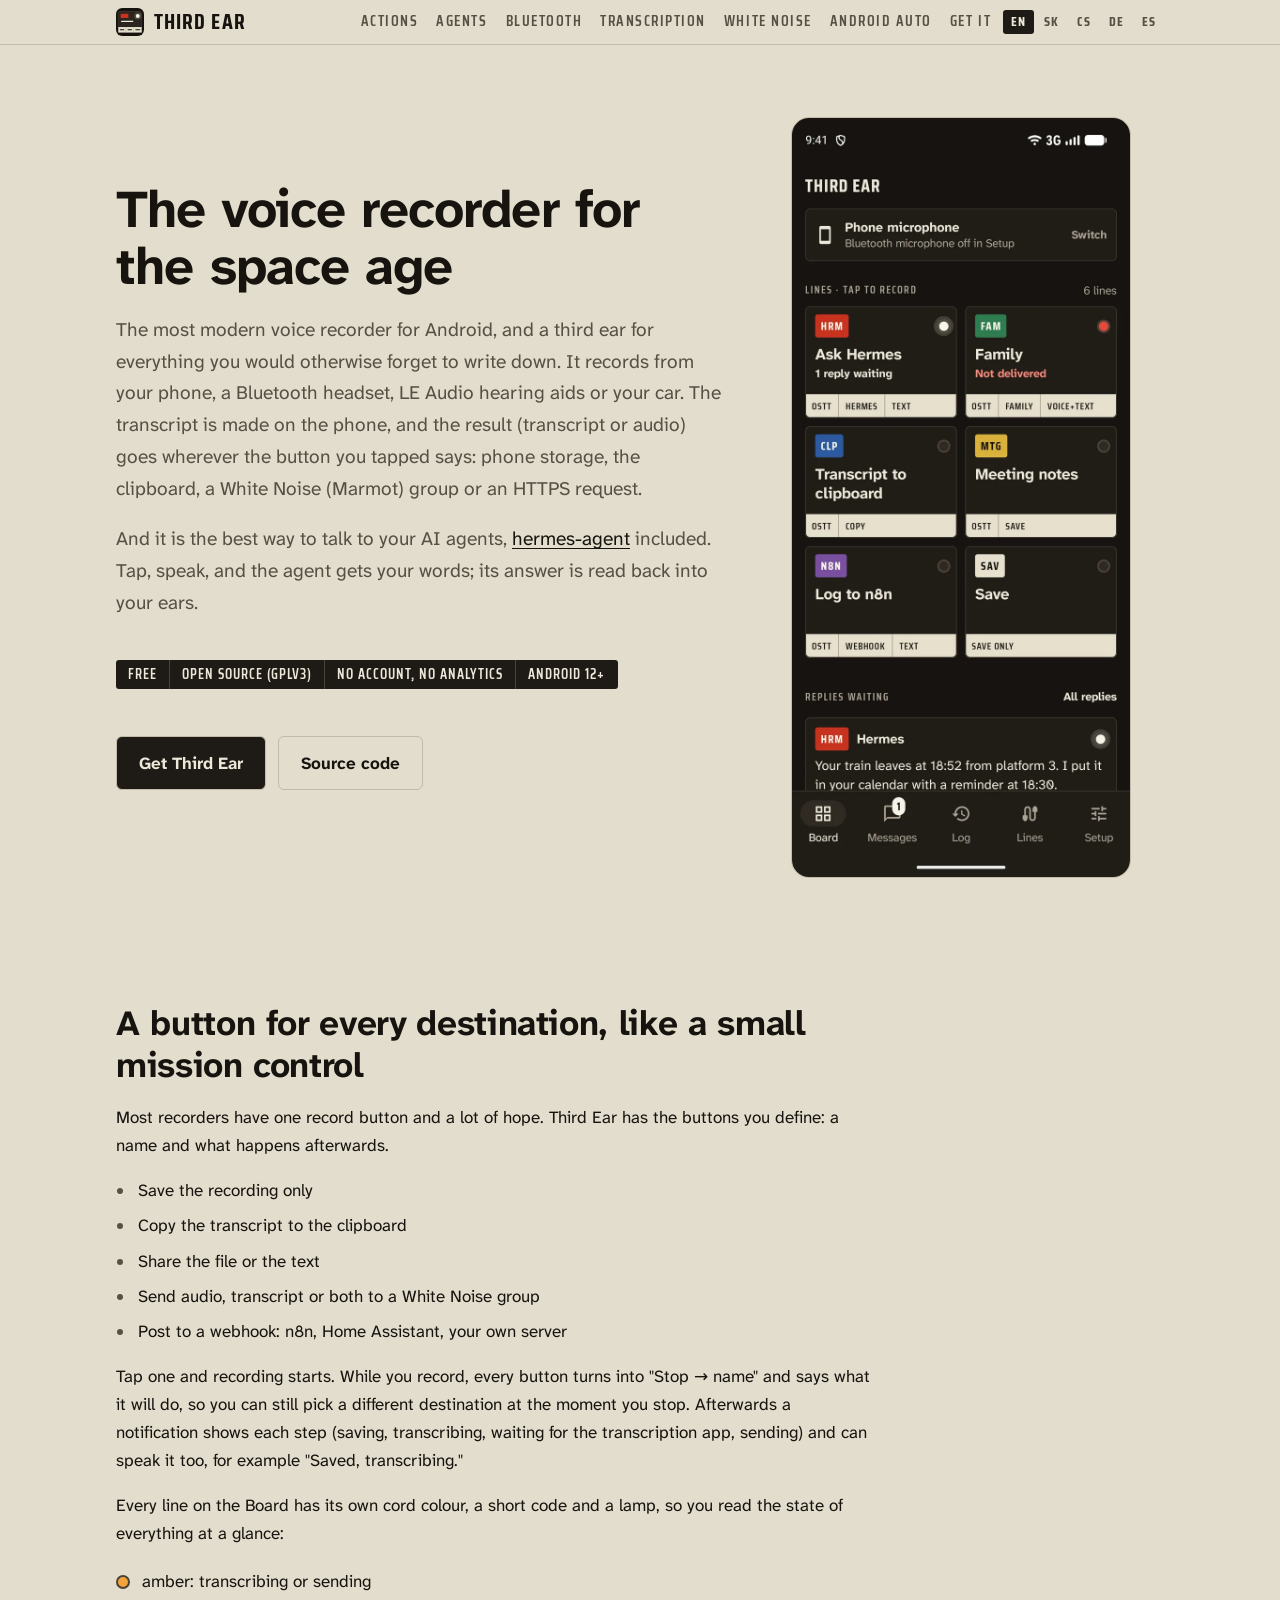
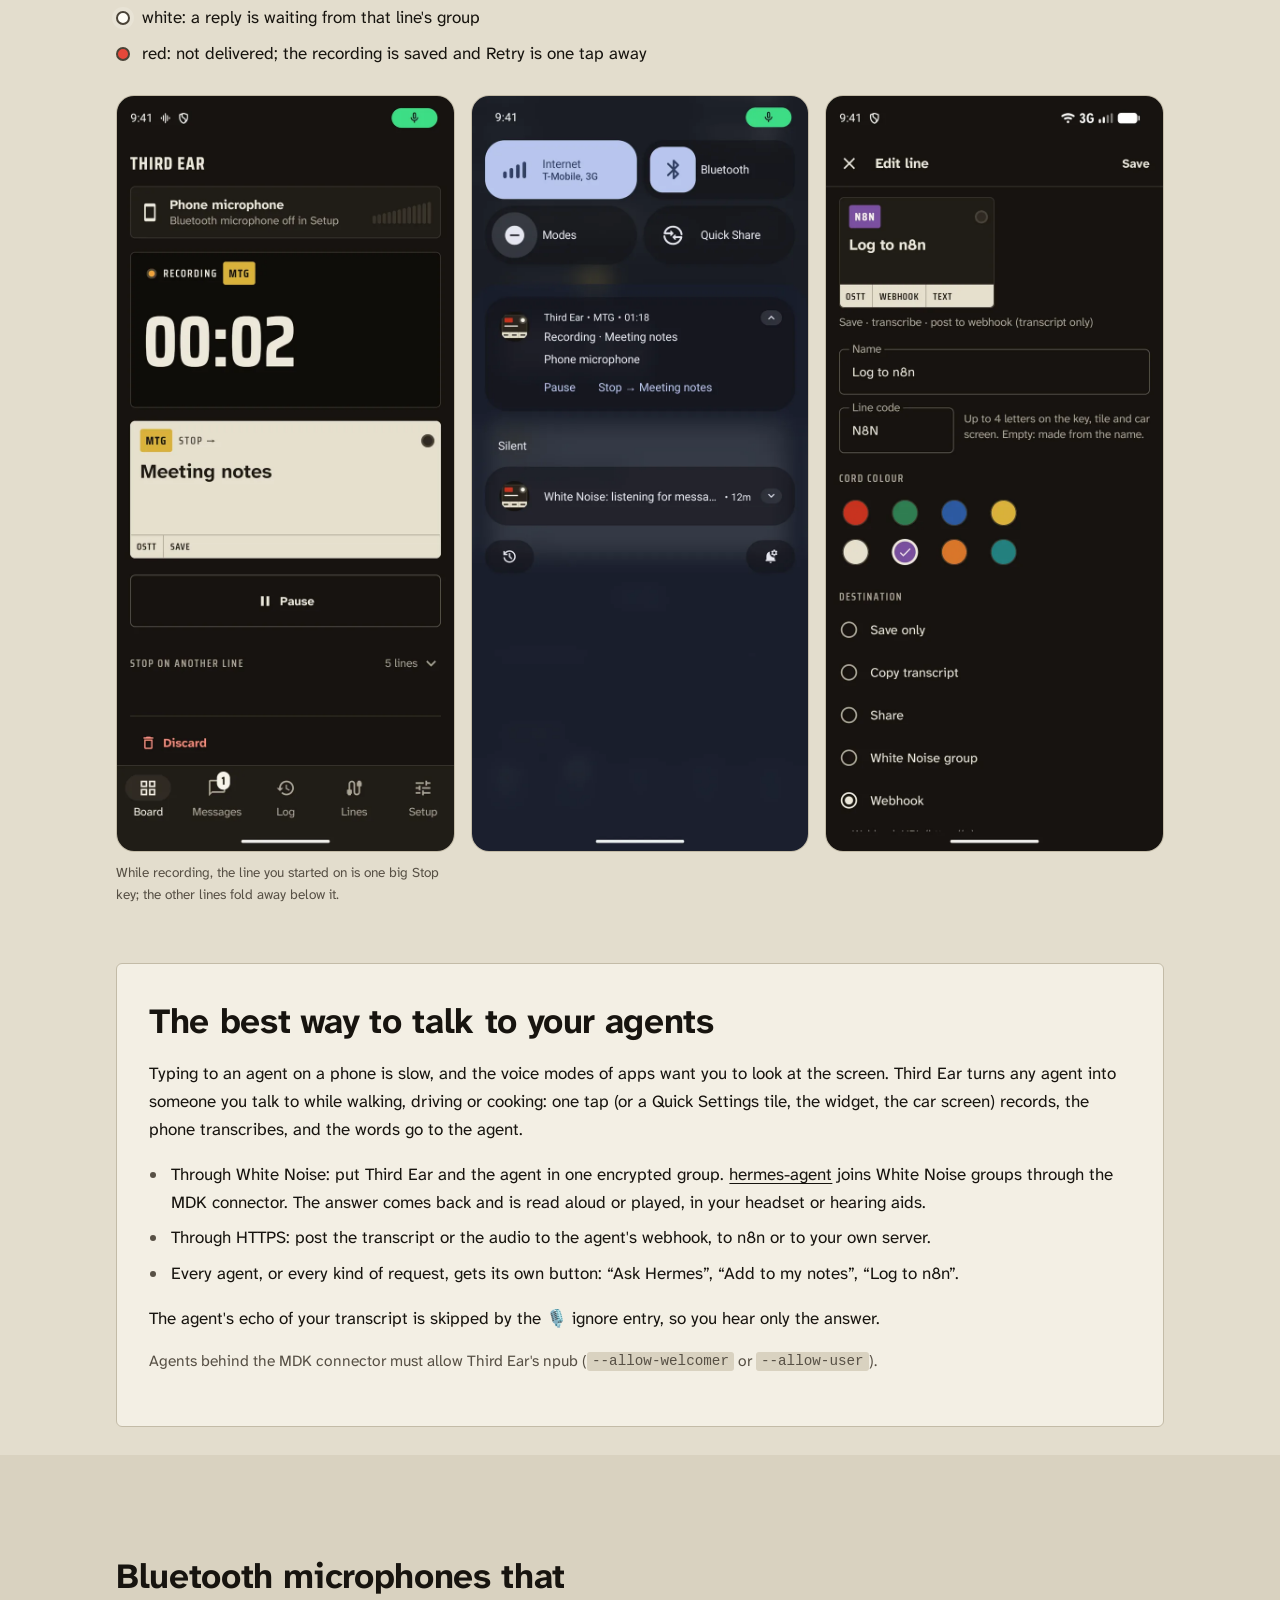
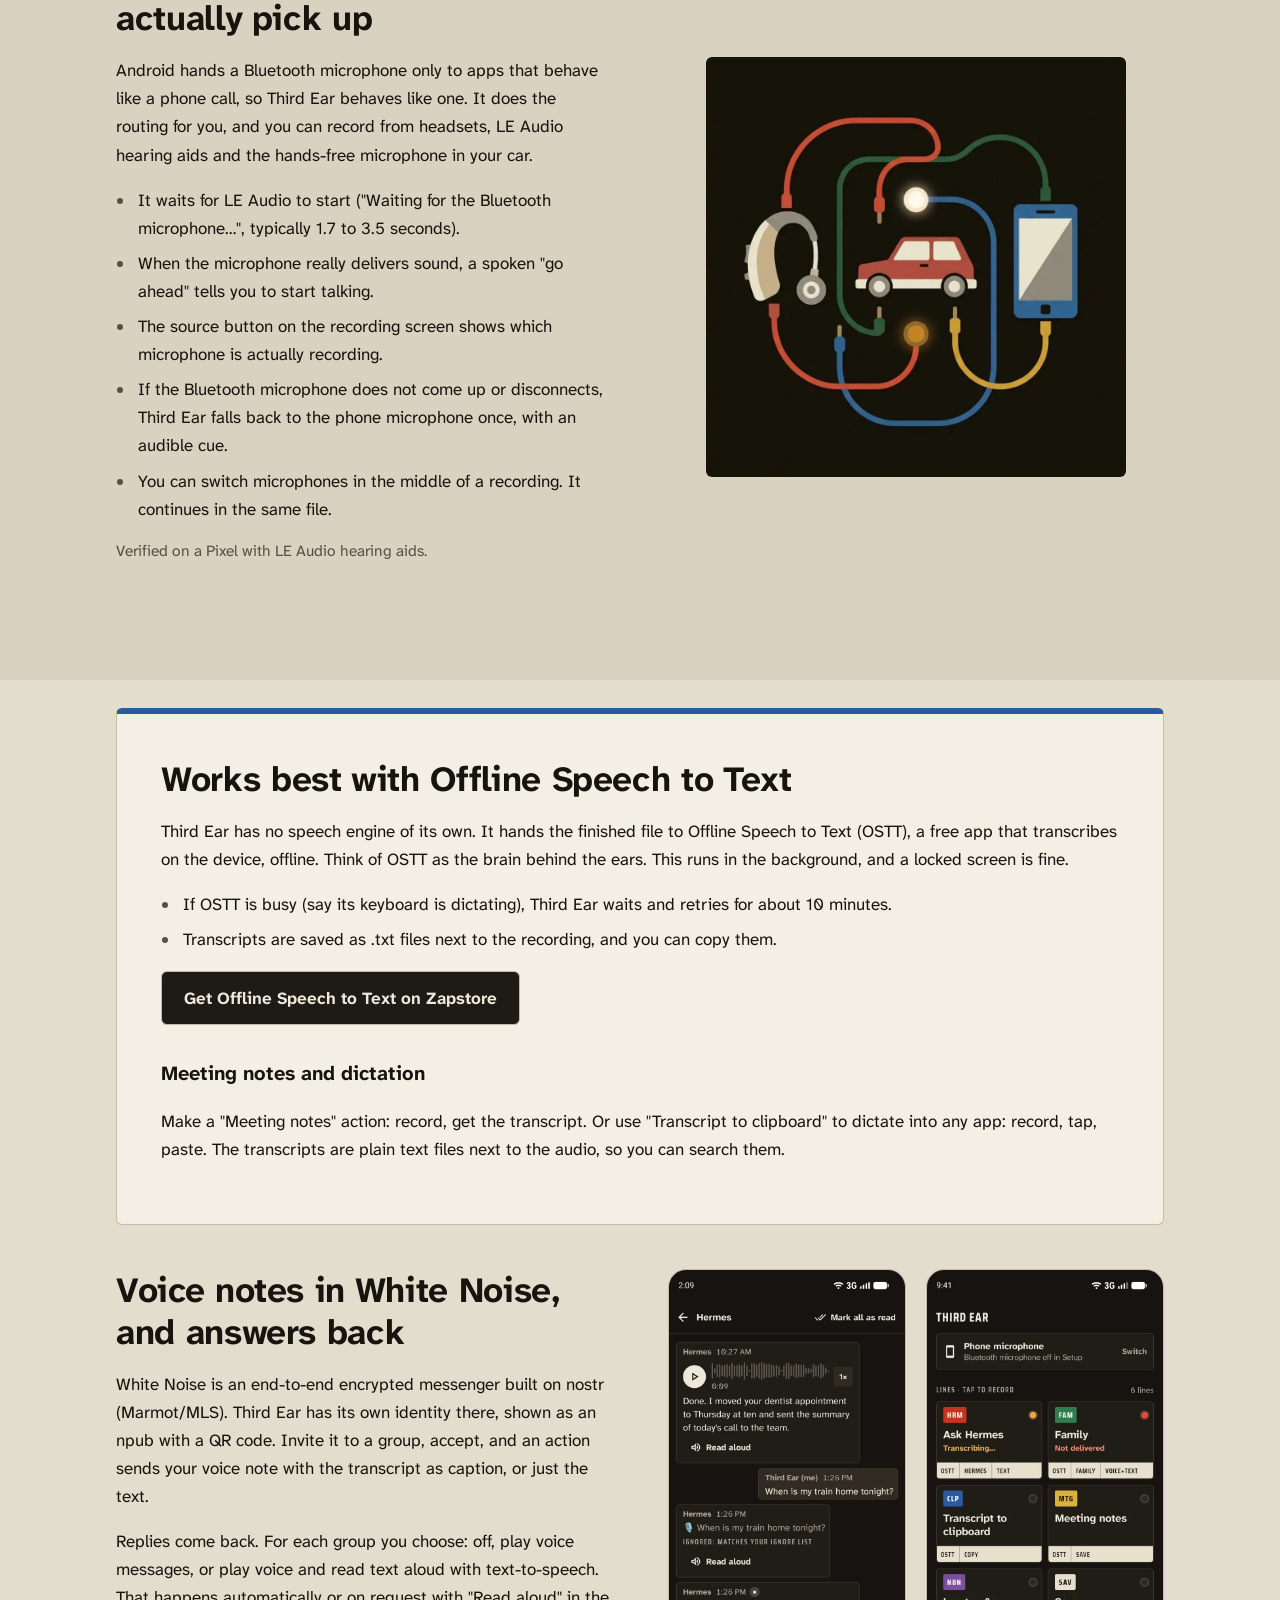
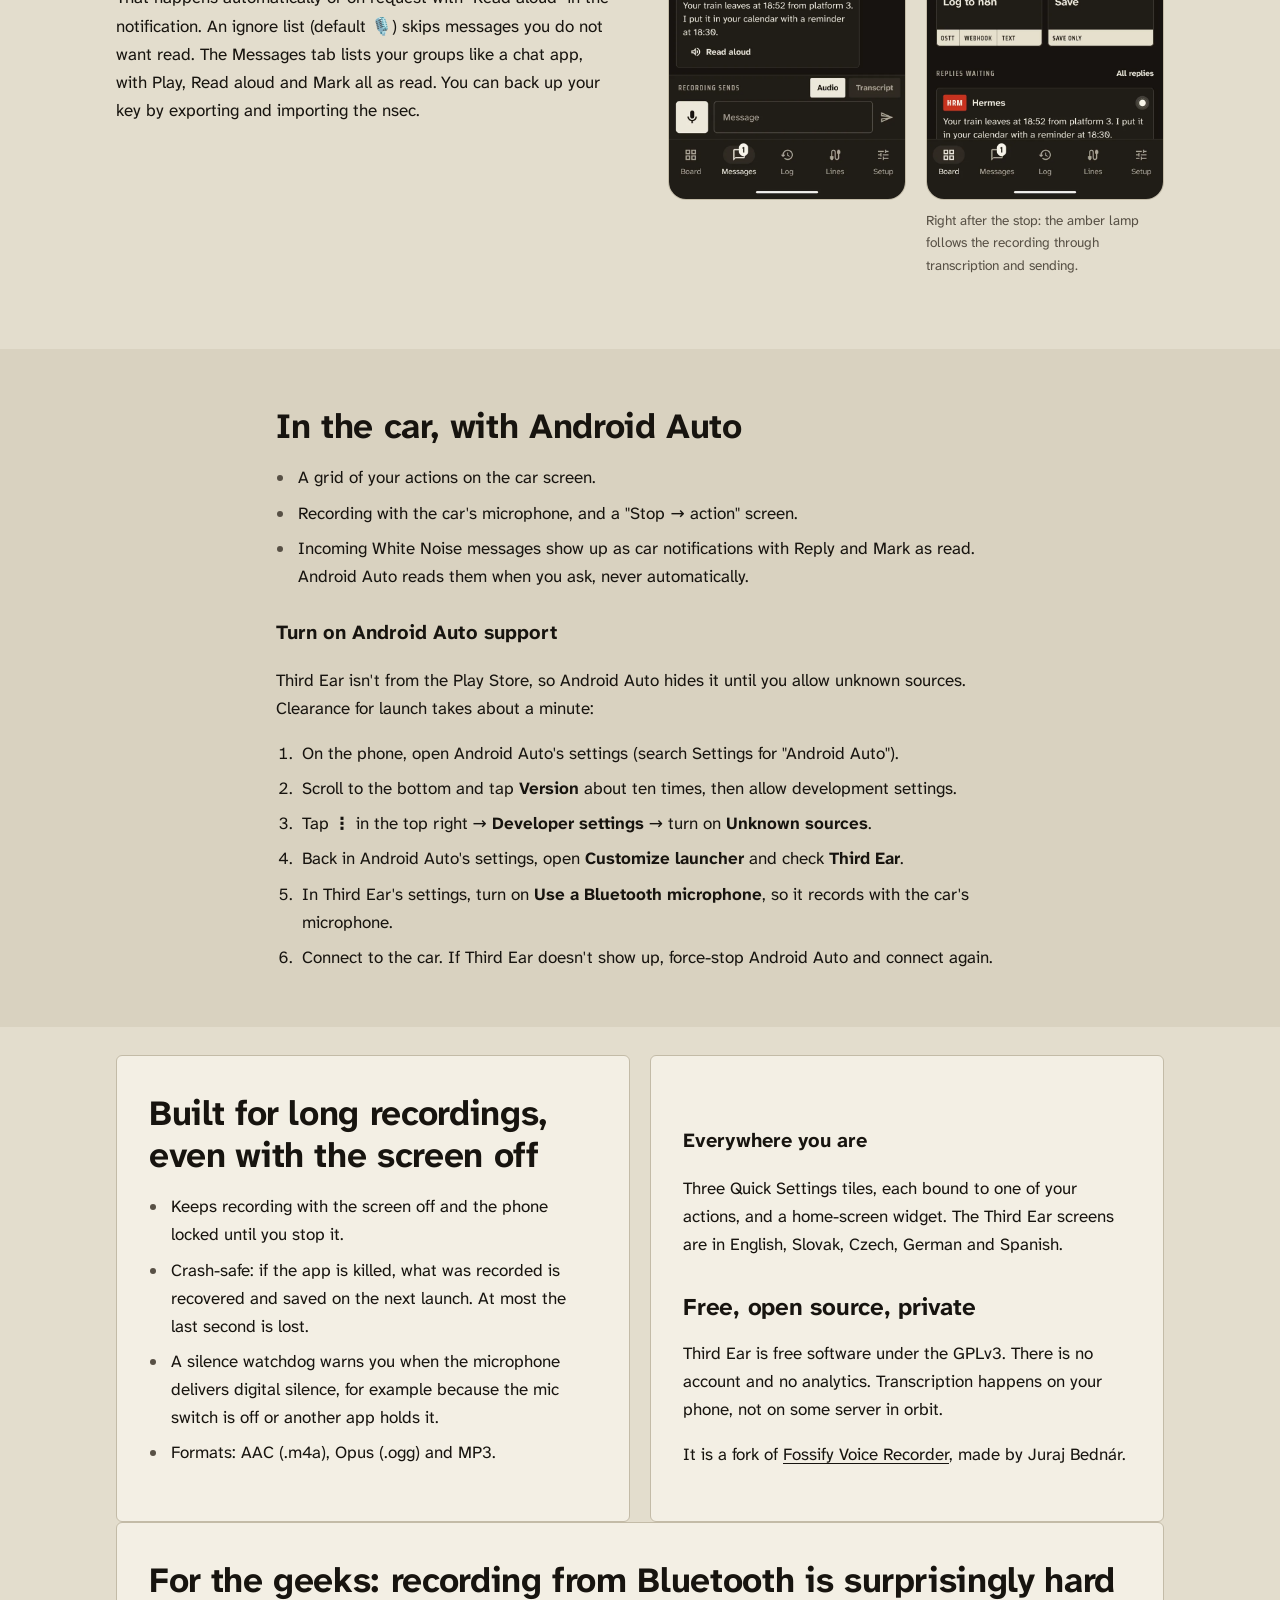
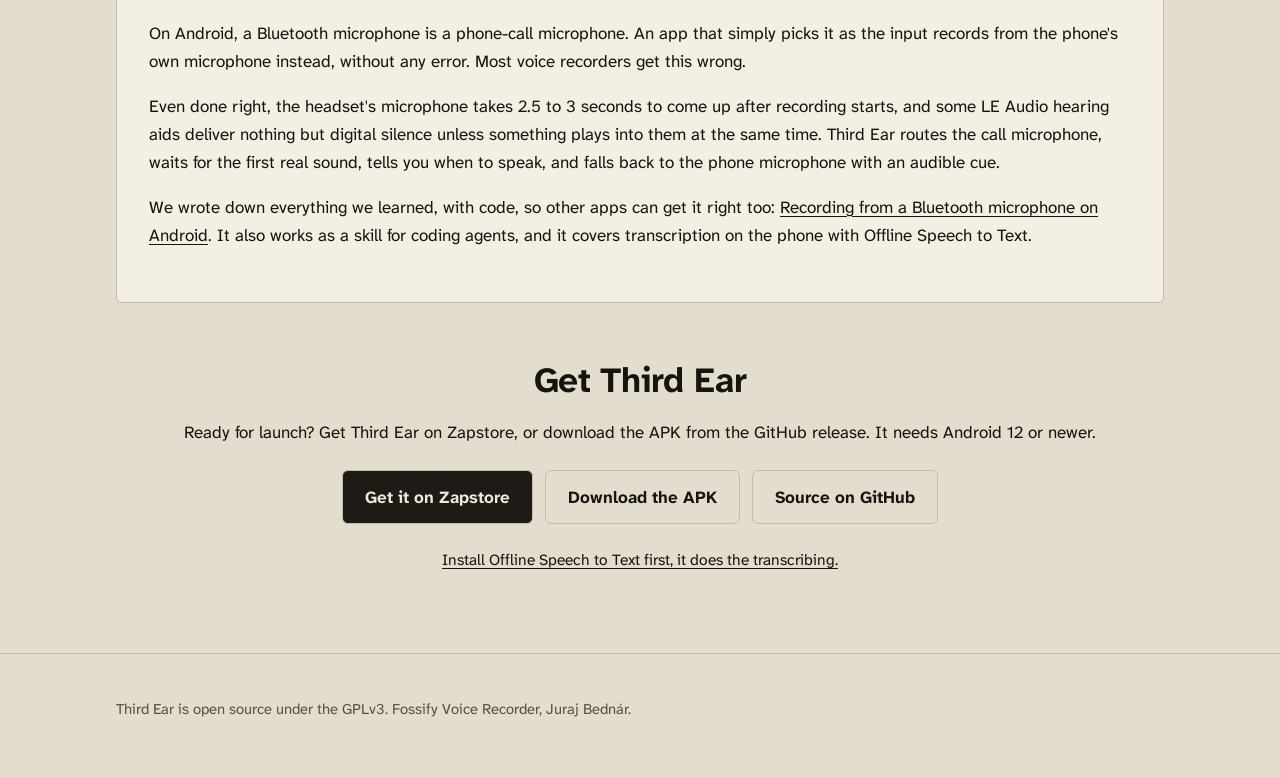
==== index.html @ 58842bd3 "Website: screenshots from 0.1.3, the Messages conversation instead of Log replies Board, recording (" ====
<!doctype html>
<html lang="en">
<head>
<meta charset="utf-8">
<meta name="viewport" content="width=device-width, initial-scale=1">
<title>Third Ear: the voice recorder for the space age</title>
<meta name="description" content="The most modern voice recorder for Android. Free and open source. Records from the phone, Bluetooth headsets, LE Audio hearing aids and the car, transcribes on the device, works with White Noise and Android Auto.">
<meta name="theme-color" content="#16130f">
<meta property="og:title" content="Third Ear: the voice recorder for the space age">
<meta property="og:description" content="The most modern voice recorder for Android. Free and open source. Records from the phone, Bluetooth headsets, LE Audio hearing aids and the car, transcribes on the device, works with White Noise and Android Auto.">
<meta property="og:type" content="website">
<meta property="og:image" content="img/recorder.png">
<link rel="alternate" hreflang="en" href="./">
<link rel="alternate" hreflang="sk" href="sk/">
<link rel="alternate" hreflang="cs" href="cs/">
<link rel="alternate" hreflang="de" href="de/">
<link rel="alternate" hreflang="es" href="es/">
<link rel="alternate" hreflang="x-default" href="./">
<link rel="icon" href="data:image/svg+xml,%3Csvg xmlns="http://www.w3.org/2000/svg" viewBox="18 18 72 72"%3E %3Crect x="18" y="18" width="72" height="72" rx="16" fill="#16130F"/%3E %3Cpath fill="#2A251F" stroke="#4A4337" stroke-width="1.5" d="M28,27 h52 a4,4 0 0 1 4,4 v50 h-60 v-50 a4,4 0 0 1 4,-4 z"/%3E %3Crect x="30" y="33" width="20" height="11" rx="1.5" fill="#C8321E"/%3E %3Ccircle cx="74" cy="38.5" r="9" fill="#F7F4EA" fill-opacity="0.2"/%3E %3Ccircle cx="74" cy="38.5" r="6.5" fill="#4A4337"/%3E %3Ccircle cx="74" cy="38.5" r="5" fill="#F7F4EA"/%3E %3Crect x="31" y="51" width="31.5" height="3" rx="1.5" fill="#EDE8DA"/%3E %3Crect x="24" y="67" width="60" height="14" fill="#E6E0CE"/%3E %3Cpath fill="#B4AD9B" d="M43,67 h1 v14 h-1 z M63,67 h1 v14 h-1 z"/%3E %3Cpath fill="#1E1A14" d="M28,72.5 h11 v3 h-11 z M48,72.5 h11 v3 h-11 z M68,72.5 h12 v3 h-12 z"/%3E %3C/svg%3E">
<link rel="preconnect" href="https://fonts.googleapis.com">
<link rel="preconnect" href="https://fonts.gstatic.com" crossorigin>
<link rel="stylesheet" href="https://fonts.googleapis.com/css2?family=Atkinson+Hyperlegible+Next:wght@400;700&family=Saira+Condensed:wght@600;700&display=swap">
<link rel="stylesheet" href="css/style.css">
</head>
<body>
<a class="skip" href="#main">Skip to content</a>
<header class="top">
 <div class="wrap bar">
  <a class="brand" href="./"><svg xmlns="http://www.w3.org/2000/svg" viewBox="18 18 72 72" width="28" height="28" aria-hidden="true"> <rect x="18" y="18" width="72" height="72" rx="16" fill="#16130F"/> <path fill="#2A251F" stroke="#4A4337" stroke-width="1.5" d="M28,27 h52 a4,4 0 0 1 4,4 v50 h-60 v-50 a4,4 0 0 1 4,-4 z"/> <rect x="30" y="33" width="20" height="11" rx="1.5" fill="#C8321E"/> <circle cx="74" cy="38.5" r="9" fill="#F7F4EA" fill-opacity="0.2"/> <circle cx="74" cy="38.5" r="6.5" fill="#4A4337"/> <circle cx="74" cy="38.5" r="5" fill="#F7F4EA"/> <rect x="31" y="51" width="31.5" height="3" rx="1.5" fill="#EDE8DA"/> <rect x="24" y="67" width="60" height="14" fill="#E6E0CE"/> <path fill="#B4AD9B" d="M43,67 h1 v14 h-1 z M63,67 h1 v14 h-1 z"/> <path fill="#1E1A14" d="M28,72.5 h11 v3 h-11 z M48,72.5 h11 v3 h-11 z M68,72.5 h12 v3 h-12 z"/> </svg>Third Ear</a>
  <nav class="links" aria-label="Sections"><a href="#actions">Actions</a><a href="#agents">Agents</a><a href="#bluetooth">Bluetooth</a><a href="#ostt">Transcription</a><a href="#whitenoise">White Noise</a><a href="#car">Android Auto</a><a href="#get">Get it</a></nav>
  <nav class="lang" aria-label="Language"><a href="./" hreflang="en" lang="en" aria-current="page">EN</a><a href="sk/" hreflang="sk" lang="sk">SK</a><a href="cs/" hreflang="cs" lang="cs">CS</a><a href="de/" hreflang="de" lang="de">DE</a><a href="es/" hreflang="es" lang="es">ES</a></nav>
 </div>
</header>
<main id="main">
<section class="hero wrap">
 <div class="hero-text">
  <h1>The voice recorder for the space age</h1>
  <p class="lead">The most modern voice recorder for Android, and a third ear for everything you would otherwise forget to write down. It records from your phone, a Bluetooth headset, LE Audio hearing aids or your car. The transcript is made on the phone, and the result (transcript or audio) goes wherever the button you tapped says: phone storage, the clipboard, a White Noise (Marmot) group or an HTTPS request.</p>
  <p class="lead">And it is the best way to talk to your AI agents, <a href="https://github.com/NousResearch/hermes-agent">hermes-agent</a> included. Tap, speak, and the agent gets your words; its answer is read back into your ears.</p>
  <ul class="badges"><li>Free</li><li>Open source (GPLv3)</li><li>No account, no analytics</li><li>Android 12+</li></ul>
  <p class="cta"><a class="btn primary" href="#get">Get Third Ear</a> <a class="btn" href="https://github.com/jooray/third-ear">Source code</a></p>
 </div>
 <div class="hero-shot"><img class="shot hero-img" src="img/recorder.webp" width="720" height="1616" alt="Third Ear Board: six lines (Ask Hermes, Family, Transcript to clipboard, Meeting notes, Log to n8n, Save), each with a coloured code, a lamp and a printed strip saying what it does" loading="lazy" decoding="async"></div>
</section>

<section id="actions" class="wrap stack">
 <div class="copy">
  <h2>A button for every destination, like a small mission control</h2>
  <p>Most recorders have one record button and a lot of hope. Third Ear has the buttons you define: a name and what happens afterwards.</p>
  <ul class="list"><li>Save the recording only</li><li>Copy the transcript to the clipboard</li><li>Share the file or the text</li><li>Send audio, transcript or both to a White Noise group</li><li>Post to a webhook: n8n, Home Assistant, your own server</li></ul>
  <p>Tap one and recording starts. While you record, every button turns into "Stop → name" and says what it will do, so you can still pick a different destination at the moment you stop. Afterwards a notification shows each step (saving, transcribing, waiting for the transcription app, sending) and can speak it too, for example "Saved, transcribing."</p>
  <p>Every line on the Board has its own cord colour, a short code and a lamp, so you read the state of everything at a glance:</p>
  <ul class="lamps"><li><i class="busy"></i>amber: transcribing or sending</li><li><i class="reply"></i>white: a reply is waiting from that line&#x27;s group</li><li><i class="fault"></i>red: not delivered; the recording is saved and Retry is one tap away</li></ul>
 </div>
 <div class="shots three">
  <figure><img class="shot" src="img/recording.webp" width="720" height="1616" alt="Recording screen: a large timer, and the line the recording started on as one big &quot;Stop →&quot; key, with Pause below and the other lines folded away" loading="lazy" decoding="async"><figcaption>While recording, the line you started on is one big Stop key; the other lines fold away below it.</figcaption></figure>
  <figure><img class="shot" src="img/notification.webp" width="720" height="1616" alt="Recording notification in the line&#x27;s colour, with Pause and &quot;Stop → Meeting notes&quot;" loading="lazy" decoding="async"></figure>
  <figure><img class="shot" src="img/action-editor.webp" width="720" height="1616" alt="Editing a line: the key as it will look, name, line code, cord colour and destination" loading="lazy" decoding="async"></figure>
 </div>
</section>

<section id="agents" class="wrap">
 <div class="card">
  <h2>The best way to talk to your agents</h2>
  <p>Typing to an agent on a phone is slow, and the voice modes of apps want you to look at the screen. Third Ear turns any agent into someone you talk to while walking, driving or cooking: one tap (or a Quick Settings tile, the widget, the car screen) records, the phone transcribes, and the words go to the agent.</p>
  <ul class="list"><li>Through White Noise: put Third Ear and the agent in one encrypted group. <a href="https://github.com/NousResearch/hermes-agent">hermes-agent</a> joins White Noise groups through the MDK connector. The answer comes back and is read aloud or played, in your headset or hearing aids.</li><li>Through HTTPS: post the transcript or the audio to the agent's webhook, to n8n or to your own server.</li><li>Every agent, or every kind of request, gets its own button: “Ask Hermes”, “Add to my notes”, “Log to n8n”.</li></ul>
  <p>The agent's echo of your transcript is skipped by the 🎙️ ignore entry, so you hear only the answer.</p>
  <p class="note">Agents behind the MDK connector must allow Third Ear's npub (<code>--allow-welcomer</code> or <code>--allow-user</code>).</p>
 </div>
</section>

<section id="bluetooth" class="band">
 <div class="wrap split rev">
  <div class="copy">
   <h2>Bluetooth microphones that actually pick up</h2>
   <p>Android hands a Bluetooth microphone only to apps that behave like a phone call, so Third Ear behaves like one. It does the routing for you, and you can record from headsets, LE Audio hearing aids and the hands-free microphone in your car.</p>
   <ul class="list"><li>It waits for LE Audio to start ("Waiting for the Bluetooth microphone…", typically 1.7 to 3.5 seconds).</li><li>When the microphone really delivers sound, a spoken "go ahead" tells you to start talking.</li><li>The source button on the recording screen shows which microphone is actually recording.</li><li>If the Bluetooth microphone does not come up or disconnects, Third Ear falls back to the phone microphone once, with an audible cue.</li><li>You can switch microphones in the middle of a recording. It continues in the same file.</li></ul>
   <p class="note">Verified on a Pixel with LE Audio hearing aids.</p>
  </div>
  <div class="art"><img src="img/hero-art.webp" width="1024" height="1024" alt="Illustration: a hearing aid, a car and a phone connected by switchboard cords in red, green, blue and yellow, with a lit white lamp and an amber one" loading="lazy" decoding="async"></div>
 </div>
</section>

<section id="ostt" class="wrap">
 <div class="card ostt">
  <h2>Works best with Offline Speech to Text</h2>
  <p>Third Ear has no speech engine of its own. It hands the finished file to Offline Speech to Text (OSTT), a free app that transcribes on the device, offline. Think of OSTT as the brain behind the ears. This runs in the background, and a locked screen is fine.</p>
  <ul class="list"><li>If OSTT is busy (say its keyboard is dictating), Third Ear waits and retries for about 10 minutes.</li><li>Transcripts are saved as .txt files next to the recording, and you can copy them.</li></ul>
  <p><a class="btn primary" href="https://zapstore.dev/apps/app.offlinespeechtotext">Get Offline Speech to Text on Zapstore</a></p>
  <h3 class="sub">Meeting notes and dictation</h3>
  <p>Make a "Meeting notes" action: record, get the transcript. Or use "Transcript to clipboard" to dictate into any app: record, tap, paste. The transcripts are plain text files next to the audio, so you can search them.</p>
 </div>
</section>

<section id="whitenoise" class="wrap split">
 <div class="copy">
  <h2>Voice notes in White Noise, and answers back</h2>
  <p>White Noise is an end-to-end encrypted messenger built on nostr (Marmot/MLS). Third Ear has its own identity there, shown as an npub with a QR code. Invite it to a group, accept, and an action sends your voice note with the transcript as caption, or just the text.</p>
  <p>Replies come back. For each group you choose: off, play voice messages, or play voice and read text aloud with text-to-speech. That happens automatically or on request with "Read aloud" in the notification. An ignore list (default 🎙️) skips messages you do not want read. The Messages tab lists your groups like a chat app, with Play, Read aloud and Mark all as read. You can back up your key by exporting and importing the nsec.</p>
 </div>
 <div class="shots two">
  <figure><img class="shot" src="img/conversation.webp" width="720" height="1616" alt="Messages, the Hermes group: a voice message with its waveform at 1×, the question asked from Third Ear, the unread answer with Read aloud, and an echoed transcript ignored by the 🎙️ entry" loading="lazy" decoding="async"></figure>
  <figure><img class="shot" src="img/board-busy.webp" width="720" height="1616" alt="Board right after a stop: Ask Hermes is transcribing (amber lamp), Family was not delivered (red lamp)" loading="lazy" decoding="async"><figcaption>Right after the stop: the amber lamp follows the recording through transcription and sending.</figcaption></figure>
 </div>
</section>

<section id="car" class="band">
 <div class="wrap narrow">
  <h2>In the car, with Android Auto</h2>
  <ul class="list"><li>A grid of your actions on the car screen.</li><li>Recording with the car's microphone, and a "Stop → action" screen.</li><li>Incoming White Noise messages show up as car notifications with Reply and Mark as read. Android Auto reads them when you ask, never automatically.</li></ul>
  <h3 id="car-setup">Turn on Android Auto support</h3>
  <p>Third Ear isn't from the Play Store, so Android Auto hides it until you allow unknown sources. Clearance for launch takes about a minute:</p>
  <ol class="steps"><li>On the phone, open Android Auto's settings (search Settings for "Android Auto").</li><li>Scroll to the bottom and tap <b>Version</b> about ten times, then allow development settings.</li><li>Tap <b>⋮</b> in the top right → <b>Developer settings</b> → turn on <b>Unknown sources</b>.</li><li>Back in Android Auto's settings, open <b>Customize launcher</b> and check <b>Third Ear</b>.</li><li>In Third Ear's settings, turn on <b>Use a Bluetooth microphone</b>, so it records with the car's microphone.</li><li>Connect to the car. If Third Ear doesn't show up, force-stop Android Auto and connect again.</li></ol>
 </div>
</section>

<section id="reliability" class="wrap grid2">
 <div class="card">
  <h2>Built for long recordings, even with the screen off</h2>
  <ul class="list"><li>Keeps recording with the screen off and the phone locked until you stop it.</li><li>Crash-safe: if the app is killed, what was recorded is recovered and saved on the next launch. At most the last second is lost.</li><li>A silence watchdog warns you when the microphone delivers digital silence, for example because the mic switch is off or another app holds it.</li><li>Formats: AAC (.m4a), Opus (.ogg) and MP3.</li></ul>
 </div>
 <div class="card">
  <h3 class="sub">Everywhere you are</h3>
  <p>Three Quick Settings tiles, each bound to one of your actions, and a home-screen widget. The Third Ear screens are in English, Slovak, Czech, German and Spanish.</p>
  <h2 class="h2b">Free, open source, private</h2>
  <p>Third Ear is free software under the GPLv3. There is no account and no analytics. Transcription happens on your phone, not on some server in orbit.</p>
  <p>It is a fork of <a href="https://github.com/FossifyOrg/Voice-Recorder">Fossify Voice Recorder</a>, made by Juraj Bednár.</p>
 </div>
</section>

<section id="geek" class="wrap">
 <div class="card">
  <h2>For the geeks: recording from Bluetooth is surprisingly hard</h2>
  <p>On Android, a Bluetooth microphone is a phone-call microphone. An app that simply picks it as the input records from the phone's own microphone instead, without any error. Most voice recorders get this wrong.</p>
  <p>Even done right, the headset's microphone takes 2.5 to 3 seconds to come up after recording starts, and some LE Audio hearing aids deliver nothing but digital silence unless something plays into them at the same time. Third Ear routes the call microphone, waits for the first real sound, tells you when to speak, and falls back to the phone microphone with an audible cue.</p>
  <p>We wrote down everything we learned, with code, so other apps can get it right too: <a href="https://github.com/jooray/android-bluetooth-microphone">Recording from a Bluetooth microphone on Android</a>. It also works as a skill for coding agents, and it covers transcription on the phone with Offline Speech to Text.</p>
 </div>
</section>

<section id="get" class="wrap get">
 <h2>Get Third Ear</h2>
 <p>Ready for launch? Get Third Ear on Zapstore, or download the APK from the GitHub release. It needs Android 12 or newer.</p>
 <p class="cta"><a class="btn primary" href="https://zapstore.dev/apps/app.thirdear">Get it on Zapstore</a>
 <a class="btn" href="https://github.com/jooray/third-ear/releases/latest">Download the APK</a>
 <a class="btn" href="https://github.com/jooray/third-ear">Source on GitHub</a></p>
 <p class="note"><a href="https://zapstore.dev/apps/app.offlinespeechtotext">Install Offline Speech to Text first, it does the transcribing.</a></p>
</section>
</main>
<footer class="foot">
 <div class="wrap">
  <p>Third Ear is open source under the GPLv3. Fossify Voice Recorder, Juraj Bednár.</p>
 </div>
</footer>
</body>
</html>
---- css/style.css ----
:root{--bg:#16130f;--bg2:#1c1914;--card:#211d18;--line:#3a342b;--text:#ede8da;--mute:#ada595;--acc:#e6e0ce;--accfg:#1e1a14;--link:#ede8da;--strip:#e6e0ce;--stripfg:#1e1a14;--striprule:#b4ad9b;--red:#c8321e;--green:#2f7d4f;--blue:#2c5aa0;--yellow:#d9b23a;--lamp:#f7f4ea;color-scheme:dark light}
@media (prefers-color-scheme:light){:root{--bg:#e3ddcd;--bg2:#d9d2c0;--card:#f3efe4;--line:#c3bba7;--text:#17140f;--mute:#575045;--acc:#1e1a15;--accfg:#ede8da;--link:#17140f;--strip:#1e1a15;--stripfg:#ede8da;--striprule:#4a4337;--lamp:#fffdf6}}
*{box-sizing:border-box}
html{scroll-behavior:smooth;-webkit-text-size-adjust:100%}
body{margin:0;background:var(--bg);color:var(--text);font:400 1.0625rem/1.65 "Atkinson Hyperlegible Next",system-ui,-apple-system,"Segoe UI",Roboto,sans-serif;overflow-x:hidden}
a{color:var(--link);text-underline-offset:.18em}
img{max-width:100%;height:auto;display:block}
code{background:var(--bg2);padding:.1em .35em;border-radius:3px;font-size:.92em;overflow-wrap:anywhere}
.wrap{max-width:1080px;margin:0 auto;padding:0 16px}
.narrow{max-width:760px}
.skip{position:absolute;left:-999px;top:0;background:var(--acc);color:var(--accfg);padding:.5rem 1rem;z-index:10}
.skip:focus{left:8px;top:8px}
.top{position:sticky;top:0;z-index:5;background:var(--bg);border-bottom:1px solid var(--line)}
.bar{display:flex;align-items:center;gap:12px;flex-wrap:wrap;padding-top:8px;padding-bottom:8px}
.brand{display:flex;align-items:center;gap:10px;font:700 1.35rem/1 "Saira Condensed",sans-serif;letter-spacing:.05em;text-transform:uppercase;color:var(--text);text-decoration:none}
.links{display:none;gap:18px;margin-left:auto}
.links a{color:var(--mute);text-decoration:none;font:600 .95rem/1 "Saira Condensed",sans-serif;letter-spacing:.1em;text-transform:uppercase}
.links a:hover{color:var(--text)}
.lang{display:flex;gap:2px;margin-left:auto}
.lang a{padding:5px 8px;border-radius:3px;font:700 .85rem/1 "Saira Condensed",sans-serif;letter-spacing:.08em;text-decoration:none;color:var(--mute)}
.lang a[aria-current]{background:var(--acc);color:var(--accfg)}
.lang a:not([aria-current]):hover{background:var(--card);color:var(--text)}
@media(min-width:900px){.links{display:flex}.lang{margin-left:0}}
h1{font-size:clamp(2rem,6.5vw,3.3rem);line-height:1.08;margin:0 0 1rem;letter-spacing:-.015em;overflow-wrap:break-word}
h2{font-size:clamp(1.55rem,4.5vw,2.2rem);line-height:1.2;margin:0 0 1rem;letter-spacing:-.01em;overflow-wrap:break-word}
h3{font-size:1.25rem;margin:1.8rem 0 .5rem}
h3.sub{margin-top:2rem}.h2b{margin-top:2.2rem;font-size:1.5rem}
.hero{display:grid;gap:32px;padding-top:40px;padding-bottom:56px;align-items:center}
.lead{font-size:1.2rem;color:var(--mute);max-width:36em}
/* the facts printed as a designation strip */
.badges{list-style:none;padding:0;margin:1.4rem 0;display:inline-flex;flex-wrap:wrap;background:var(--strip);border-radius:3px;overflow:hidden}
.badges li{padding:6px 12px;font:600 .9rem/1.2 "Saira Condensed",sans-serif;letter-spacing:.07em;text-transform:uppercase;color:var(--stripfg);border-right:1px solid var(--striprule)}
.badges li:last-child{border-right:0}
.cta{display:flex;flex-wrap:wrap;gap:12px;margin:1.5rem 0}
.btn{display:inline-block;padding:12px 22px;border-radius:6px;border:1px solid var(--line);color:var(--text);text-decoration:none;font-weight:700}
.btn.primary{background:var(--acc);color:var(--accfg)}
.btn:hover{background:var(--card)}
.btn.primary:hover{background:var(--acc);filter:brightness(1.08)}
.btn.disabled{opacity:.85;cursor:default}
.btn.disabled:hover{filter:none}
a:focus-visible,.btn:focus-visible{outline:3px solid var(--link);outline-offset:3px}
.shot{border-radius:18px;border:1px solid var(--line);width:100%;height:auto;background:var(--card)}
.hero-shot{max-width:320px;margin:0 auto}
.hero-img{border-color:var(--line)}
section{padding-top:28px;padding-bottom:28px}
.band{background:var(--bg2);padding-top:56px;padding-bottom:56px;margin:28px 0}
.split{display:grid;gap:32px;align-items:start;padding-top:44px;padding-bottom:44px}
.stack{padding-top:44px;padding-bottom:44px}
.stack .copy{max-width:760px}
.list{padding-left:1.2rem;margin:1rem 0}
.list li{margin:.45rem 0;padding-left:.2rem}
.list li::marker{color:var(--mute)}
.note{color:var(--mute);font-size:.97rem}
.shots{display:grid;gap:20px;grid-template-columns:1fr 1fr;min-width:0}
.shots figure{margin:0;min-width:0}
.shots.three{display:flex;gap:16px;overflow-x:auto;scroll-snap-type:x mandatory;margin-top:28px;padding-bottom:12px}
.shots.three figure{flex:0 0 min(70vw,260px);scroll-snap-align:start}
figcaption{font-size:.85rem;color:var(--mute);margin-top:.6rem}
.art{max-width:420px;margin:0 auto}
.art img{border-radius:6px}
.card{background:var(--card);border:1px solid var(--line);border-radius:6px;padding:28px 22px}
.ostt{border-top:6px solid var(--blue)}
.grid2{display:grid;gap:20px}
.get{text-align:center;padding-top:56px;padding-bottom:64px}
.get .cta{justify-content:center}
.foot{border-top:1px solid var(--line);padding:28px 0 40px;color:var(--mute);font-size:.93rem}
@media(min-width:760px){
 .hero{grid-template-columns:1.2fr .8fr;padding-top:72px;padding-bottom:80px}
 .hero-shot{max-width:340px}
 .split{grid-template-columns:1fr 1fr;gap:56px}
 .split.rev{align-items:center}
 .shots.three{display:grid;grid-template-columns:repeat(3,1fr);overflow:visible}
 .shots.three figure{flex:none}
 .grid2{grid-template-columns:1fr 1fr}
 .card{padding:36px 32px}
 #ostt .card{padding:44px}
}
@media(prefers-reduced-motion:reduce){html{scroll-behavior:auto}}
h2,h3{font-weight:700}
/* the line code cell and lamp, as on the keys */
.code{display:inline-block;font:700 .85rem/1 "Saira Condensed",sans-serif;letter-spacing:.1em;padding:4px 7px;border-radius:3px;color:#f7f4ea;vertical-align:.12em;margin-right:.45em}
.code.red{background:var(--red)}.code.green{background:var(--green)}.code.blue{background:var(--blue)}.code.yellow{background:var(--yellow);color:#17140f}
.lamps{list-style:none;padding:0;margin:1.2rem 0}
.lamps li{display:flex;gap:12px;align-items:baseline;margin:.5rem 0}
.lamps i{flex:none;width:14px;height:14px;border-radius:50%;border:2px solid #4a4337;transform:translateY(2px)}
.lamps .busy{background:#f2a33a}.lamps .reply{background:var(--lamp);box-shadow:0 0 0 4px color-mix(in srgb,var(--lamp) 18%,transparent)}.lamps .fault{background:#e5483a}
::selection{background:var(--strip);color:var(--stripfg)}
.steps{margin:.6rem 0 0;padding-left:1.4rem;display:grid;gap:.45rem}
.steps li{padding-left:.2rem}
#car-setup{margin-top:1.6rem}
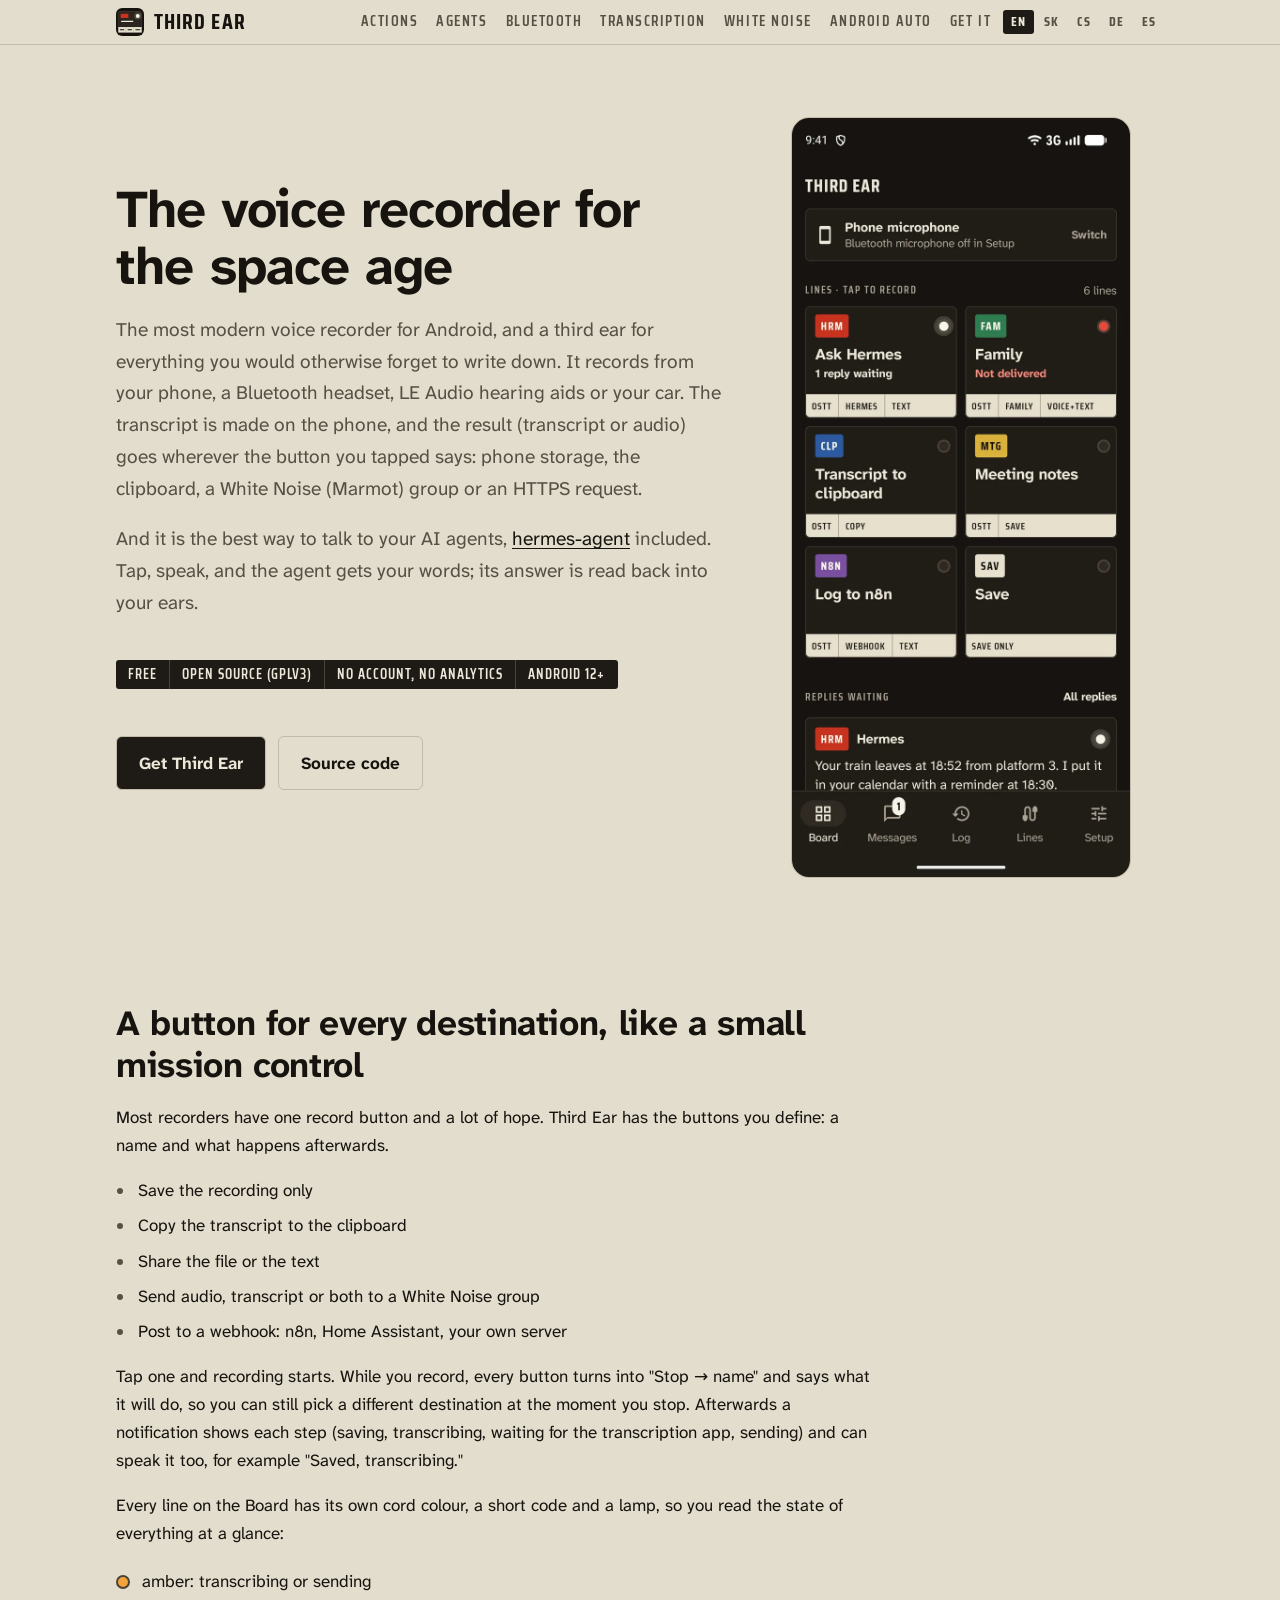
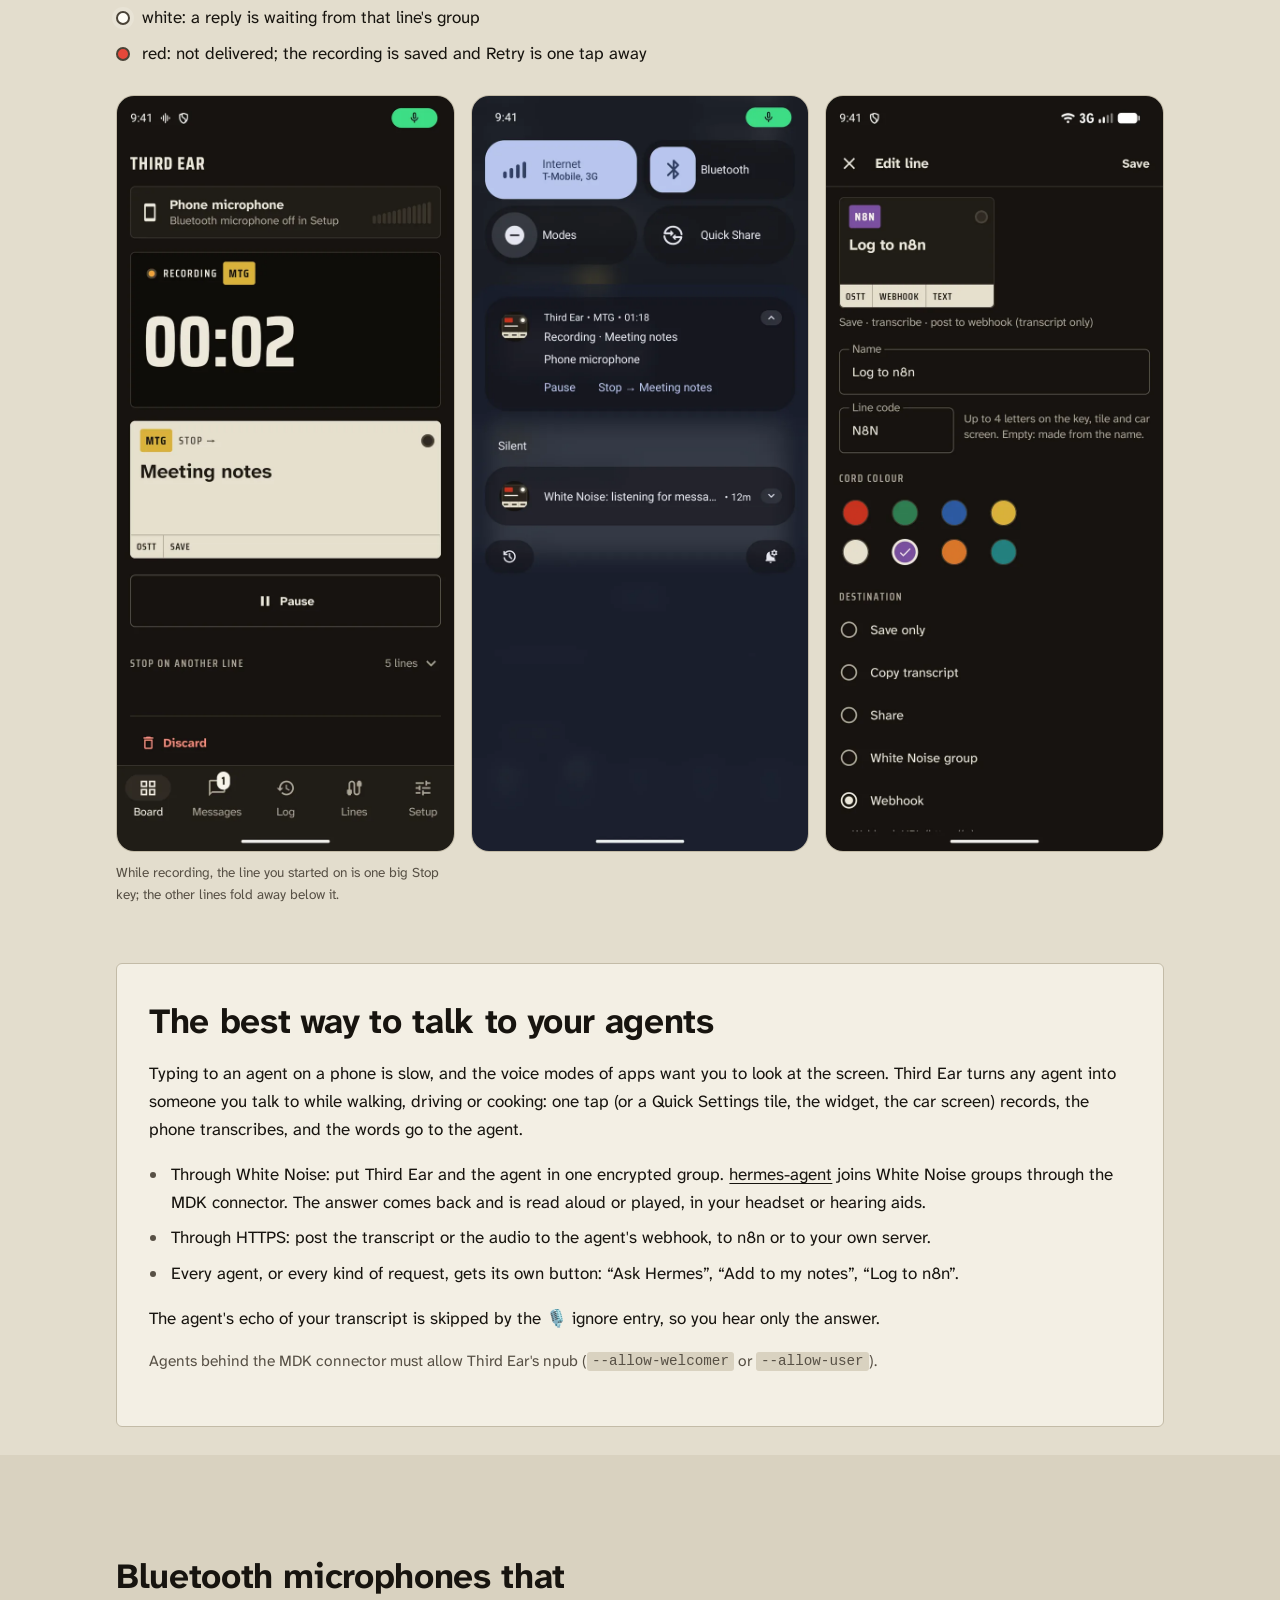
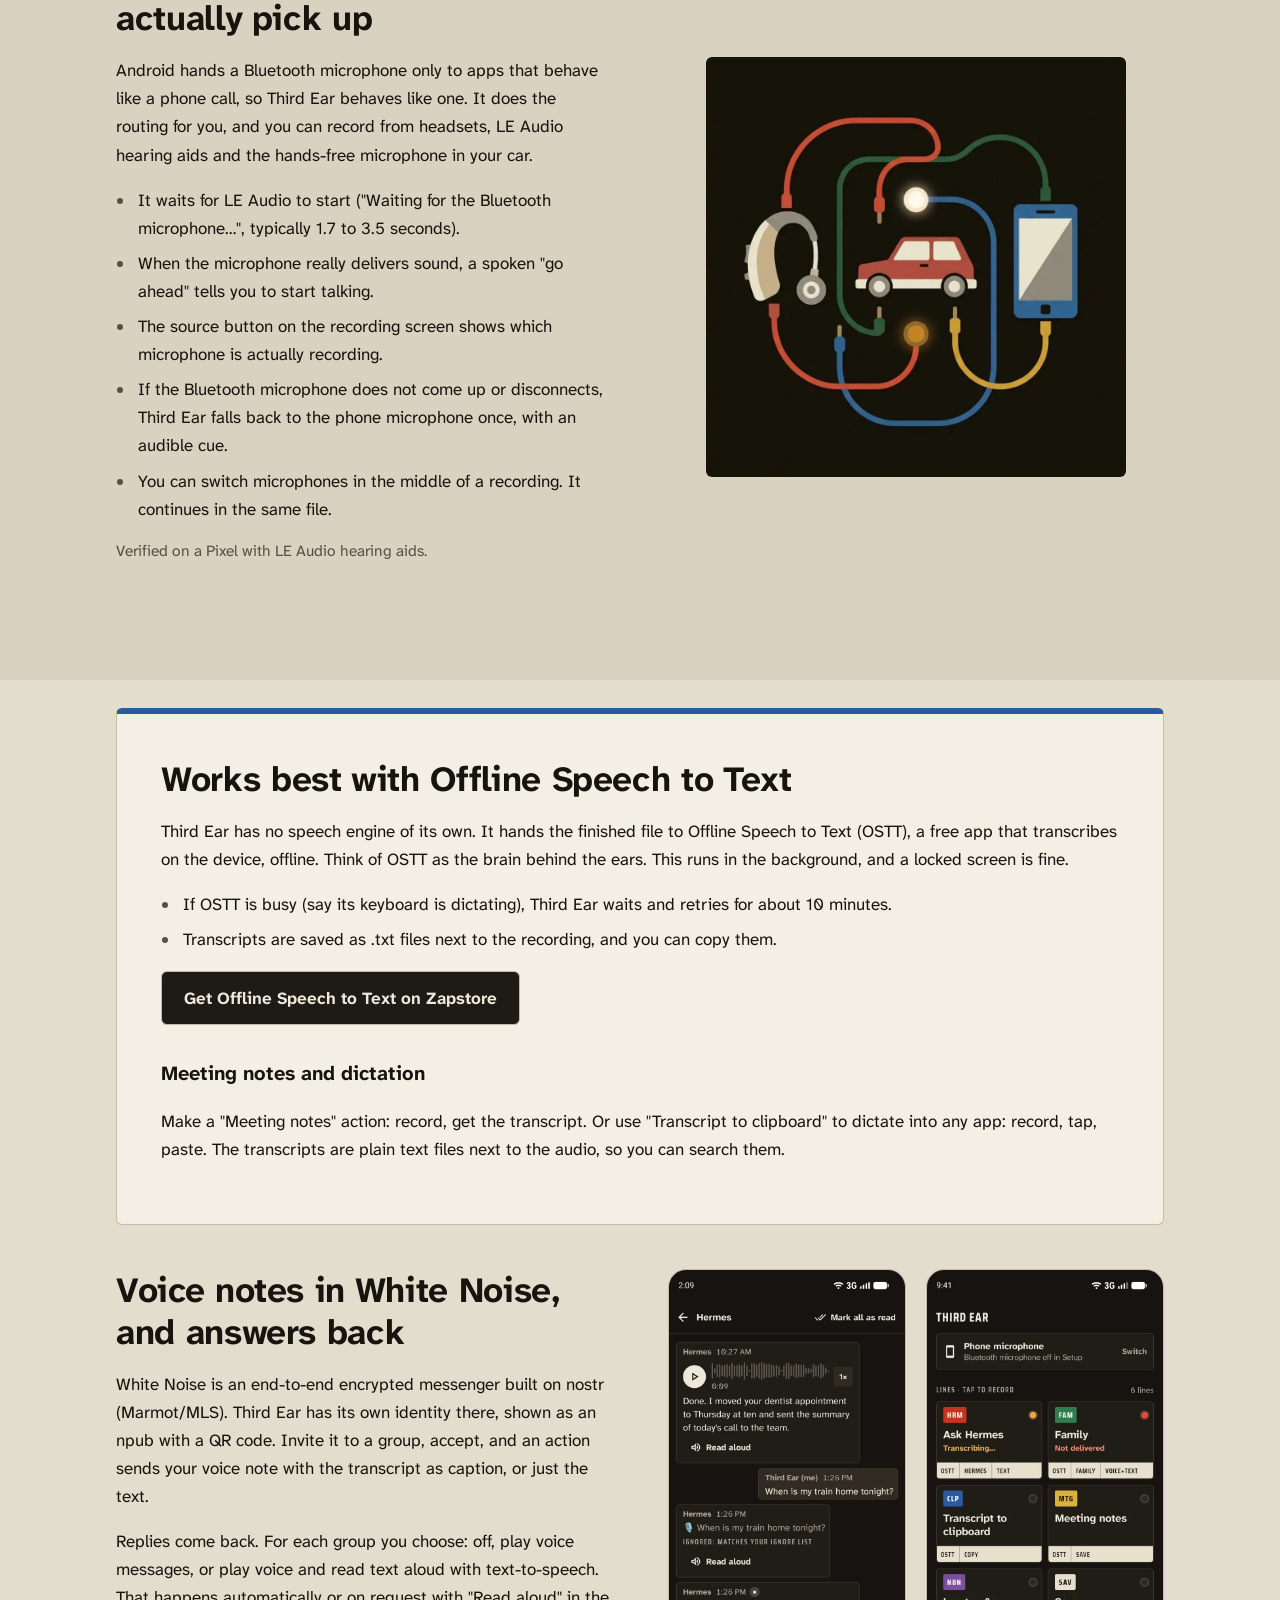
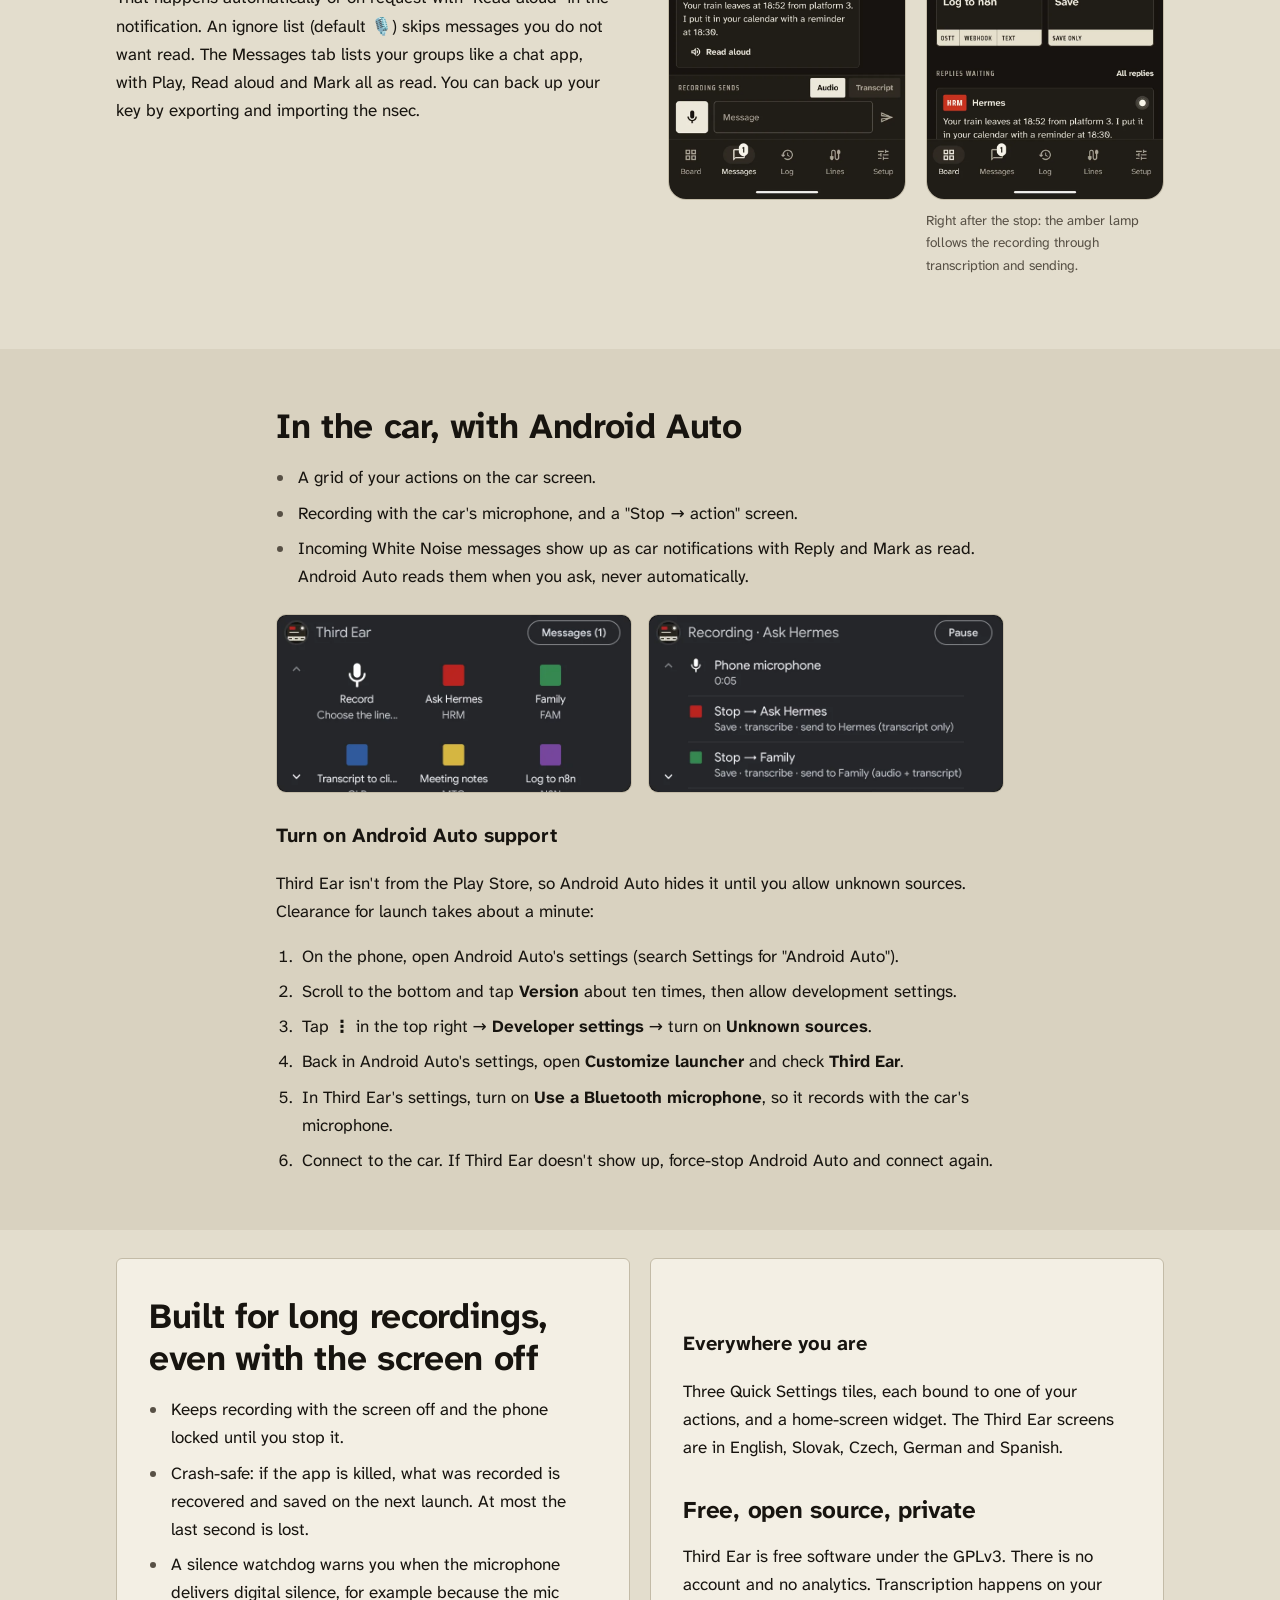
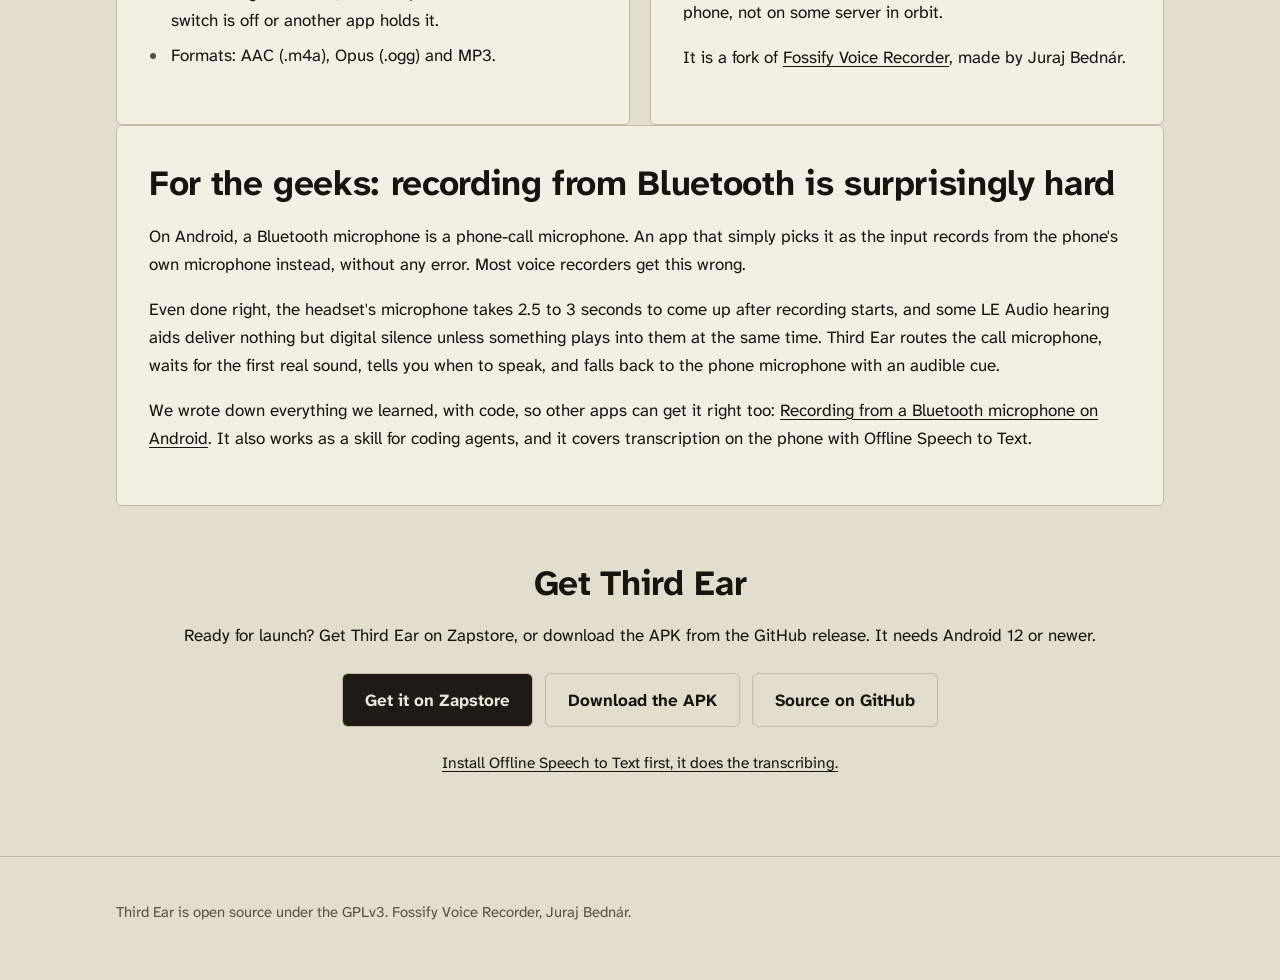
==== commit 251f489c: "Release 0.1.3: release notes, publish script, zapstore.yaml; website shows Android Auto Car screens " ====
--- a/index.html
+++ b/index.html
@@ -108,6 +108,7 @@
  <div class="wrap narrow">
   <h2>In the car, with Android Auto</h2>
   <ul class="list"><li>A grid of your actions on the car screen.</li><li>Recording with the car's microphone, and a "Stop → action" screen.</li><li>Incoming White Noise messages show up as car notifications with Reply and Mark as read. Android Auto reads them when you ask, never automatically.</li></ul>
+  <div class="car-shots"><img src="img/car-actions.webp" width="800" height="400" alt="Android Auto: Third Ear on the car screen, a Record key and the lines Ask Hermes, Family, Transcript to clipboard, Meeting notes and Log to n8n, with Messages (1) at the top" loading="lazy" decoding="async"><img src="img/car-recording.webp" width="800" height="400" alt="Android Auto while recording on Ask Hermes: the microphone and the time, Pause, and a Stop → row for each line" loading="lazy" decoding="async"></div>
   <h3 id="car-setup">Turn on Android Auto support</h3>
   <p>Third Ear isn't from the Play Store, so Android Auto hides it until you allow unknown sources. Clearance for launch takes about a minute:</p>
   <ol class="steps"><li>On the phone, open Android Auto's settings (search Settings for "Android Auto").</li><li>Scroll to the bottom and tap <b>Version</b> about ten times, then allow development settings.</li><li>Tap <b>⋮</b> in the top right → <b>Developer settings</b> → turn on <b>Unknown sources</b>.</li><li>Back in Android Auto's settings, open <b>Customize launcher</b> and check <b>Third Ear</b>.</li><li>In Third Ear's settings, turn on <b>Use a Bluetooth microphone</b>, so it records with the car's microphone.</li><li>Connect to the car. If Third Ear doesn't show up, force-stop Android Auto and connect again.</li></ol>
--- a/css/style.css
+++ b/css/style.css
@@ -88,3 +88,8 @@
 .steps{margin:.6rem 0 0;padding-left:1.4rem;display:grid;gap:.45rem}
 .steps li{padding-left:.2rem}
 #car-setup{margin-top:1.6rem}
+
+/* Android Auto screens: landscape, two side by side, one per row on phones */
+.car-shots{display:grid;grid-template-columns:1fr 1fr;gap:16px;margin:24px 0 8px}
+.car-shots img{width:100%;height:auto;border-radius:10px;border:1px solid var(--line)}
+@media (max-width:640px){.car-shots{grid-template-columns:1fr}}
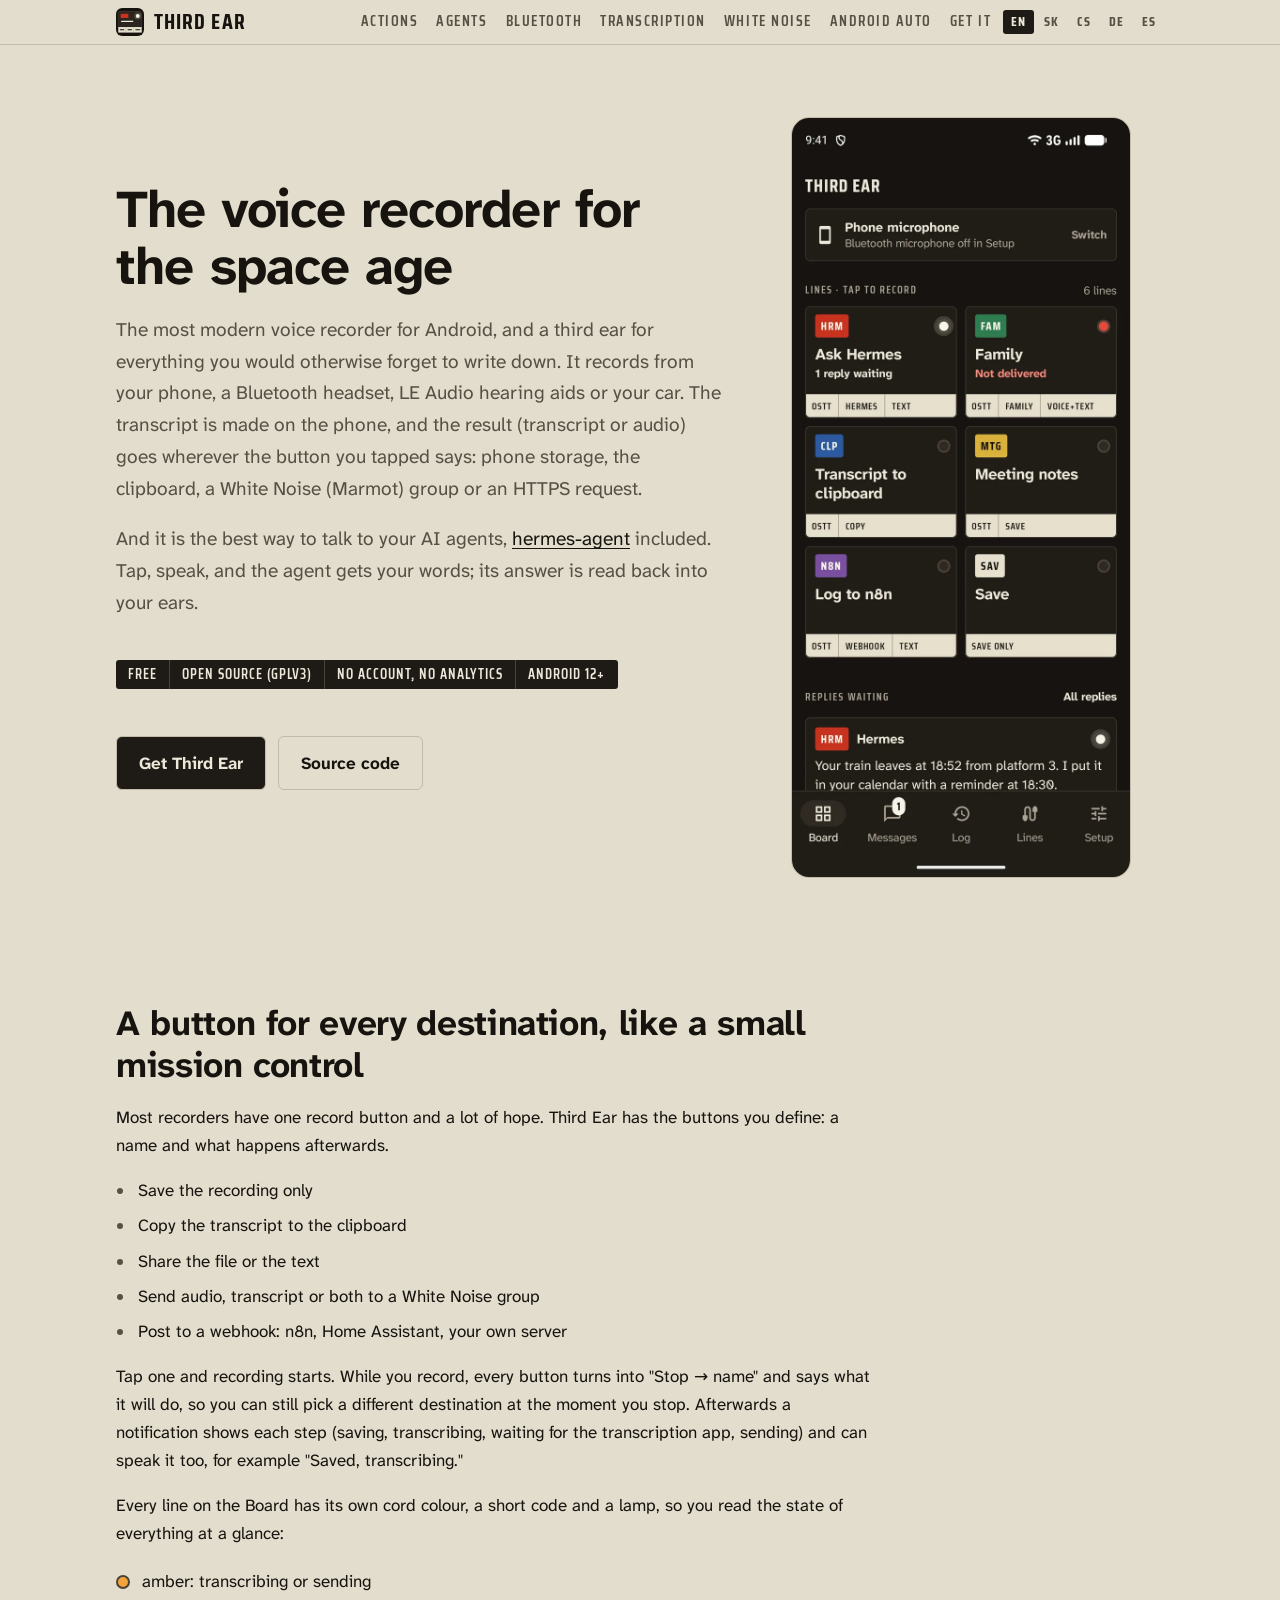
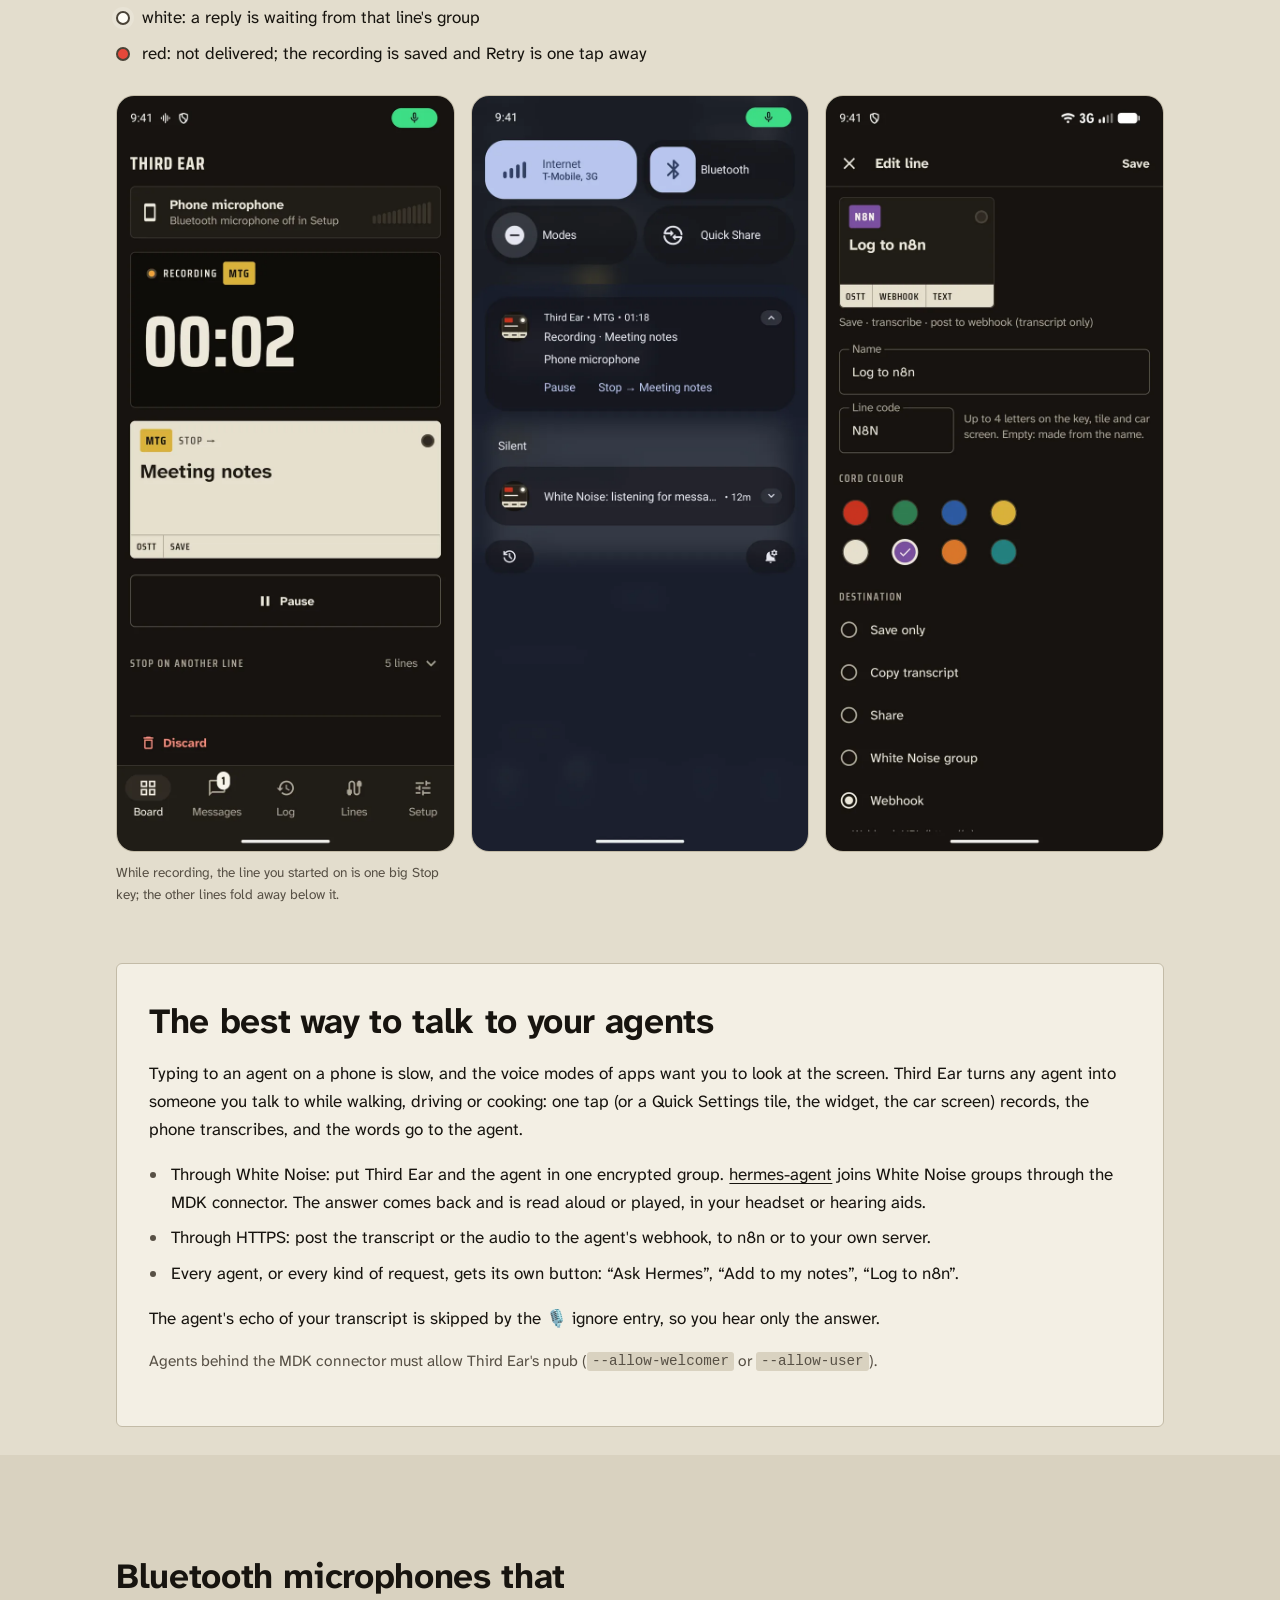
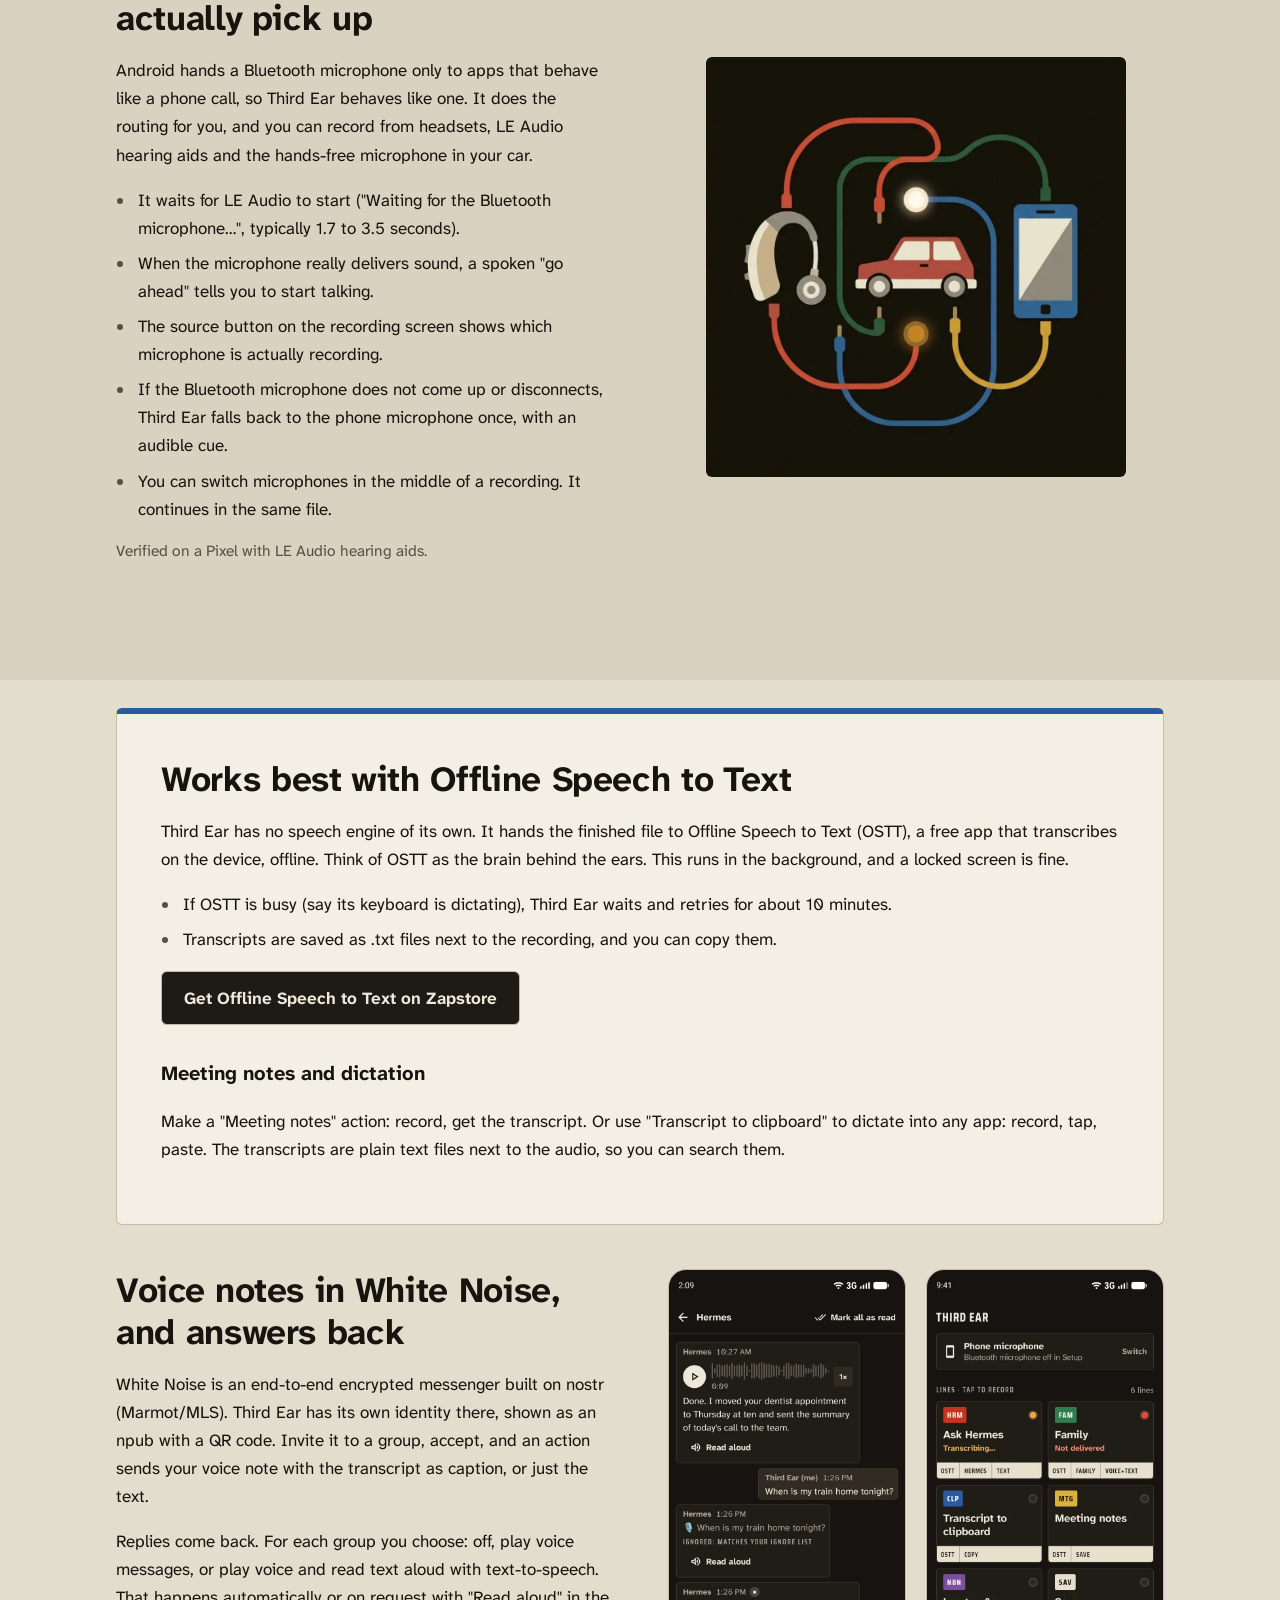
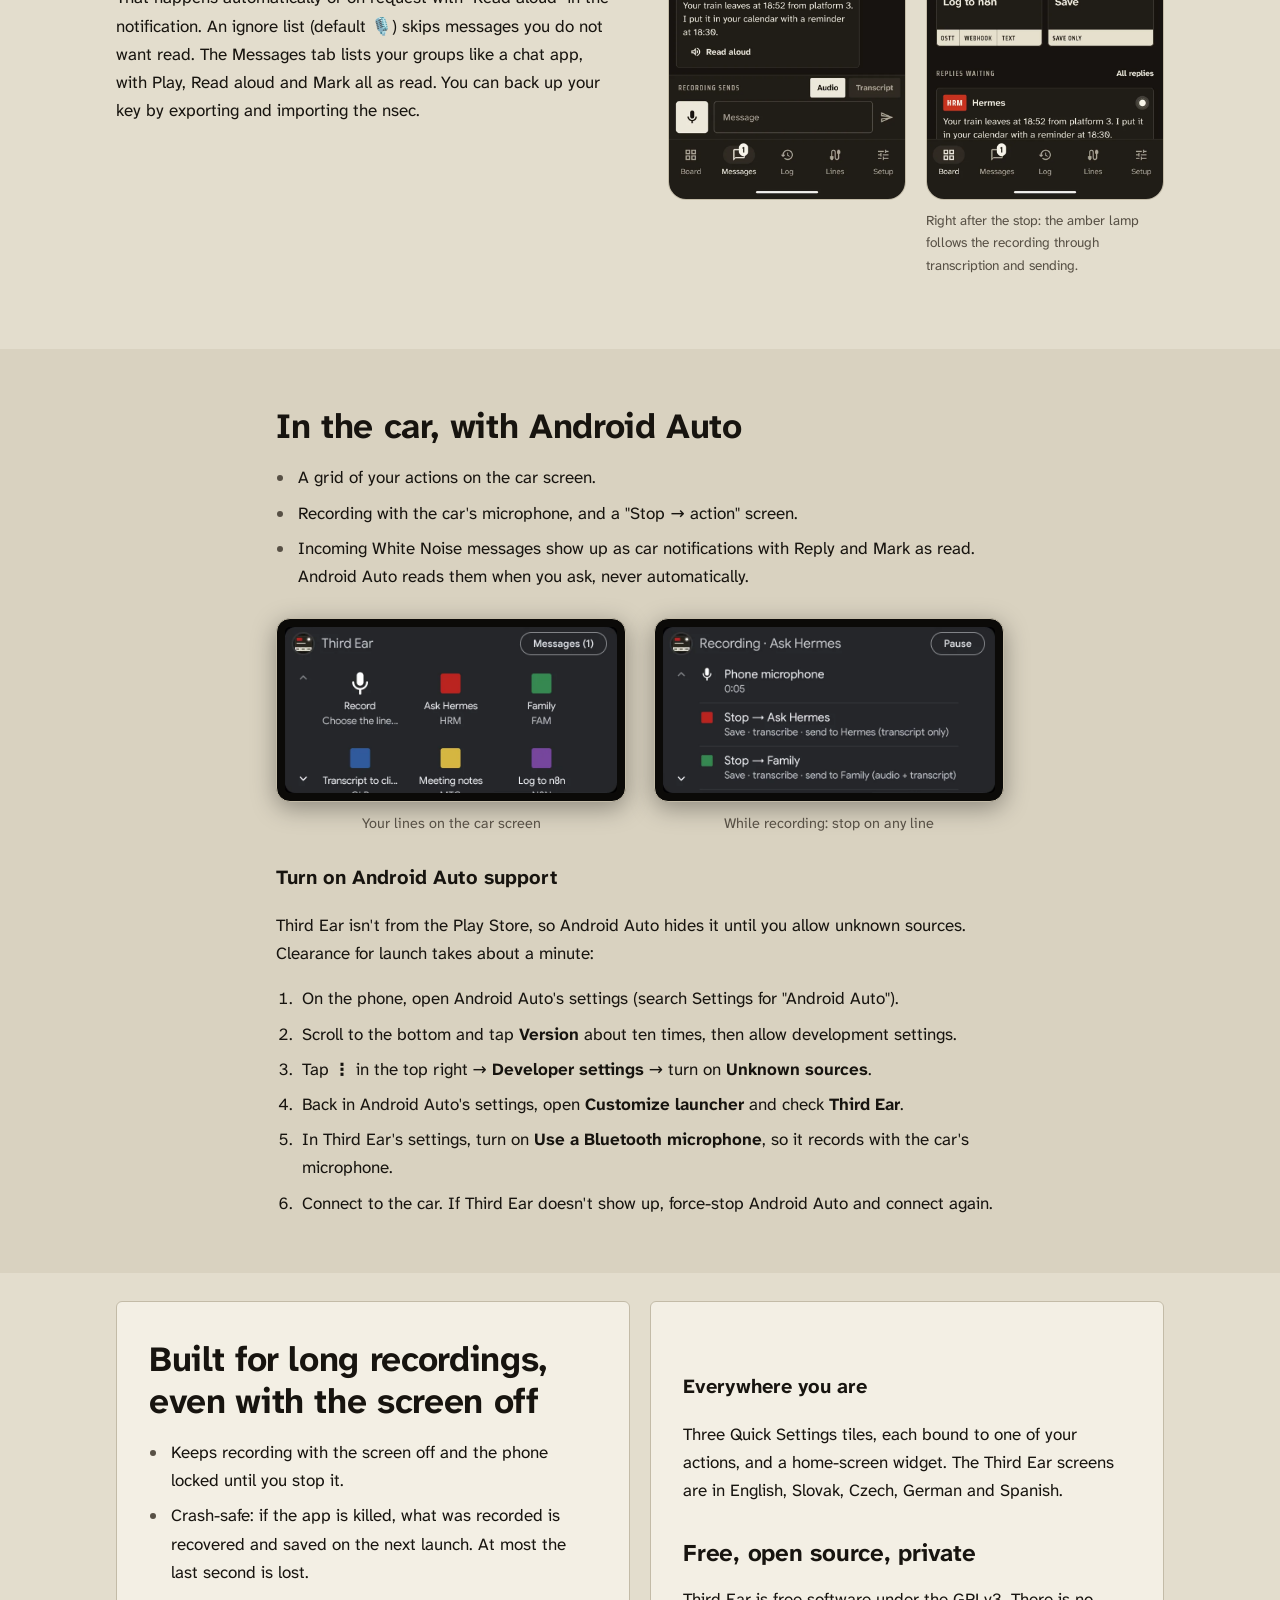
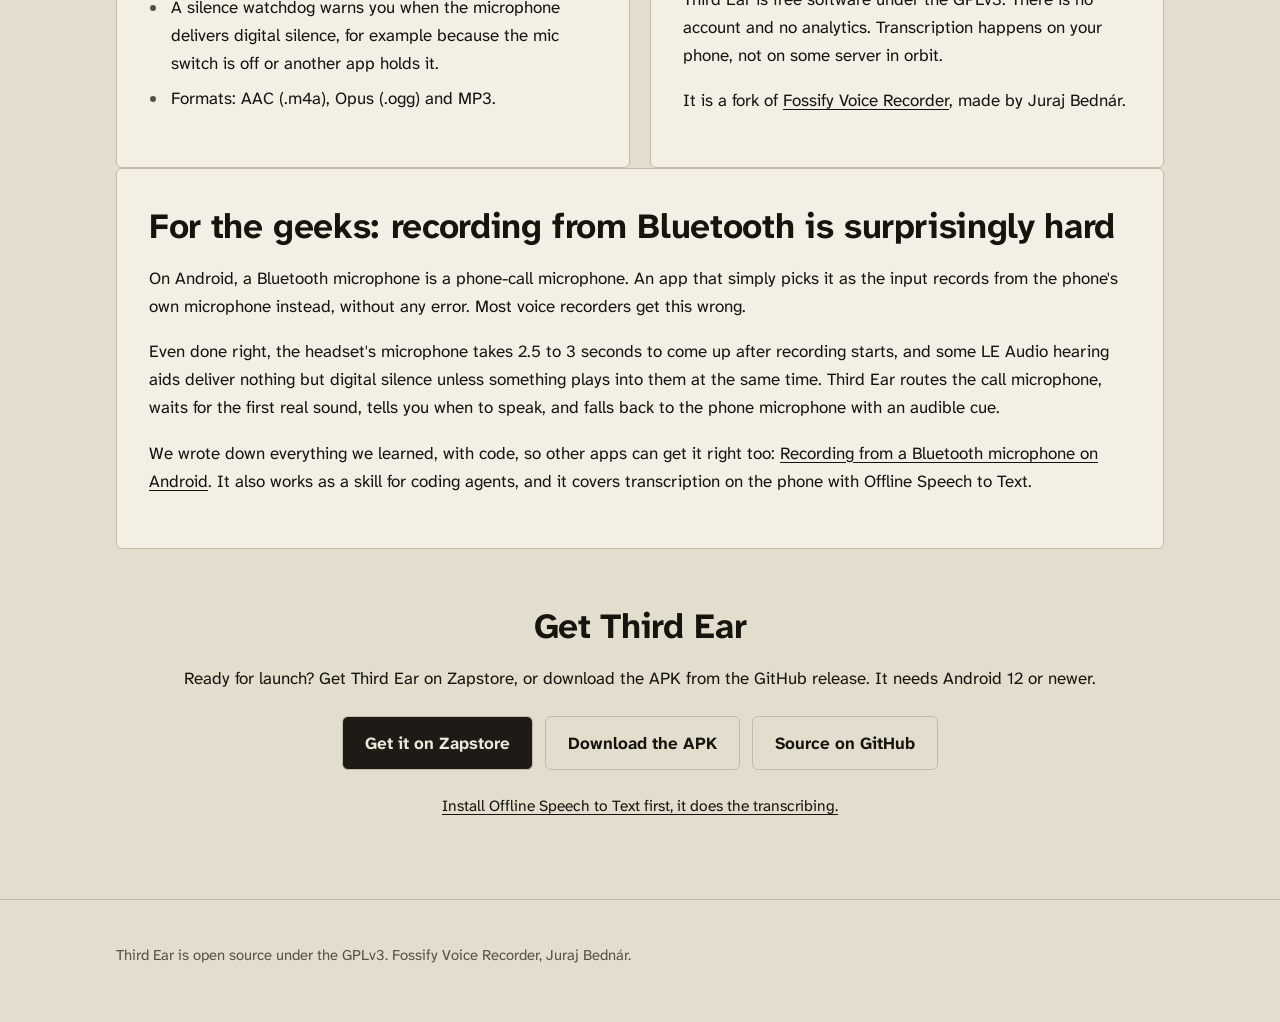
==== commit 71cccfce: "Website: the Android Auto screens get their own frame and caption Stacked on a narrow page the two c" ====
--- a/index.html
+++ b/index.html
@@ -108,7 +108,7 @@
  <div class="wrap narrow">
   <h2>In the car, with Android Auto</h2>
   <ul class="list"><li>A grid of your actions on the car screen.</li><li>Recording with the car's microphone, and a "Stop → action" screen.</li><li>Incoming White Noise messages show up as car notifications with Reply and Mark as read. Android Auto reads them when you ask, never automatically.</li></ul>
-  <div class="car-shots"><img src="img/car-actions.webp" width="800" height="400" alt="Android Auto: Third Ear on the car screen, a Record key and the lines Ask Hermes, Family, Transcript to clipboard, Meeting notes and Log to n8n, with Messages (1) at the top" loading="lazy" decoding="async"><img src="img/car-recording.webp" width="800" height="400" alt="Android Auto while recording on Ask Hermes: the microphone and the time, Pause, and a Stop → row for each line" loading="lazy" decoding="async"></div>
+  <div class="car-shots"><figure class="car"><img src="img/car-actions.webp" width="800" height="400" alt="Android Auto: Third Ear on the car screen, a Record key and the lines Ask Hermes, Family, Transcript to clipboard, Meeting notes and Log to n8n, with Messages (1) at the top" loading="lazy" decoding="async"><figcaption>Your lines on the car screen</figcaption></figure><figure class="car"><img src="img/car-recording.webp" width="800" height="400" alt="Android Auto while recording on Ask Hermes: the microphone and the time, Pause, and a Stop → row for each line" loading="lazy" decoding="async"><figcaption>While recording: stop on any line</figcaption></figure></div>
   <h3 id="car-setup">Turn on Android Auto support</h3>
   <p>Third Ear isn't from the Play Store, so Android Auto hides it until you allow unknown sources. Clearance for launch takes about a minute:</p>
   <ol class="steps"><li>On the phone, open Android Auto's settings (search Settings for "Android Auto").</li><li>Scroll to the bottom and tap <b>Version</b> about ten times, then allow development settings.</li><li>Tap <b>⋮</b> in the top right → <b>Developer settings</b> → turn on <b>Unknown sources</b>.</li><li>Back in Android Auto's settings, open <b>Customize launcher</b> and check <b>Third Ear</b>.</li><li>In Third Ear's settings, turn on <b>Use a Bluetooth microphone</b>, so it records with the car's microphone.</li><li>Connect to the car. If Third Ear doesn't show up, force-stop Android Auto and connect again.</li></ol>
--- a/css/style.css
+++ b/css/style.css
@@ -89,7 +89,8 @@
 .steps li{padding-left:.2rem}
 #car-setup{margin-top:1.6rem}
 
-/* Android Auto screens: landscape, two side by side, one per row on phones */
-.car-shots{display:grid;grid-template-columns:1fr 1fr;gap:16px;margin:24px 0 8px}
-.car-shots img{width:100%;height:auto;border-radius:10px;border:1px solid var(--line)}
-@media (max-width:640px){.car-shots{grid-template-columns:1fr}}
+/* Android Auto screens: each in its own dark bezel with a caption; side by side when there is room */
+.car-shots{display:grid;grid-template-columns:repeat(auto-fit,minmax(260px,1fr));gap:28px;margin:28px 0 12px}
+.car-shots figure.car{margin:0;max-width:440px;justify-self:center;width:100%}
+.car-shots figure.car img{display:block;width:100%;height:auto;border-radius:14px;background:#0b0a08;padding:8px;border:1px solid var(--line);box-shadow:0 6px 24px rgba(0,0,0,.35)}
+.car-shots figcaption{margin-top:10px;font-size:.9rem;color:var(--mute);text-align:center}
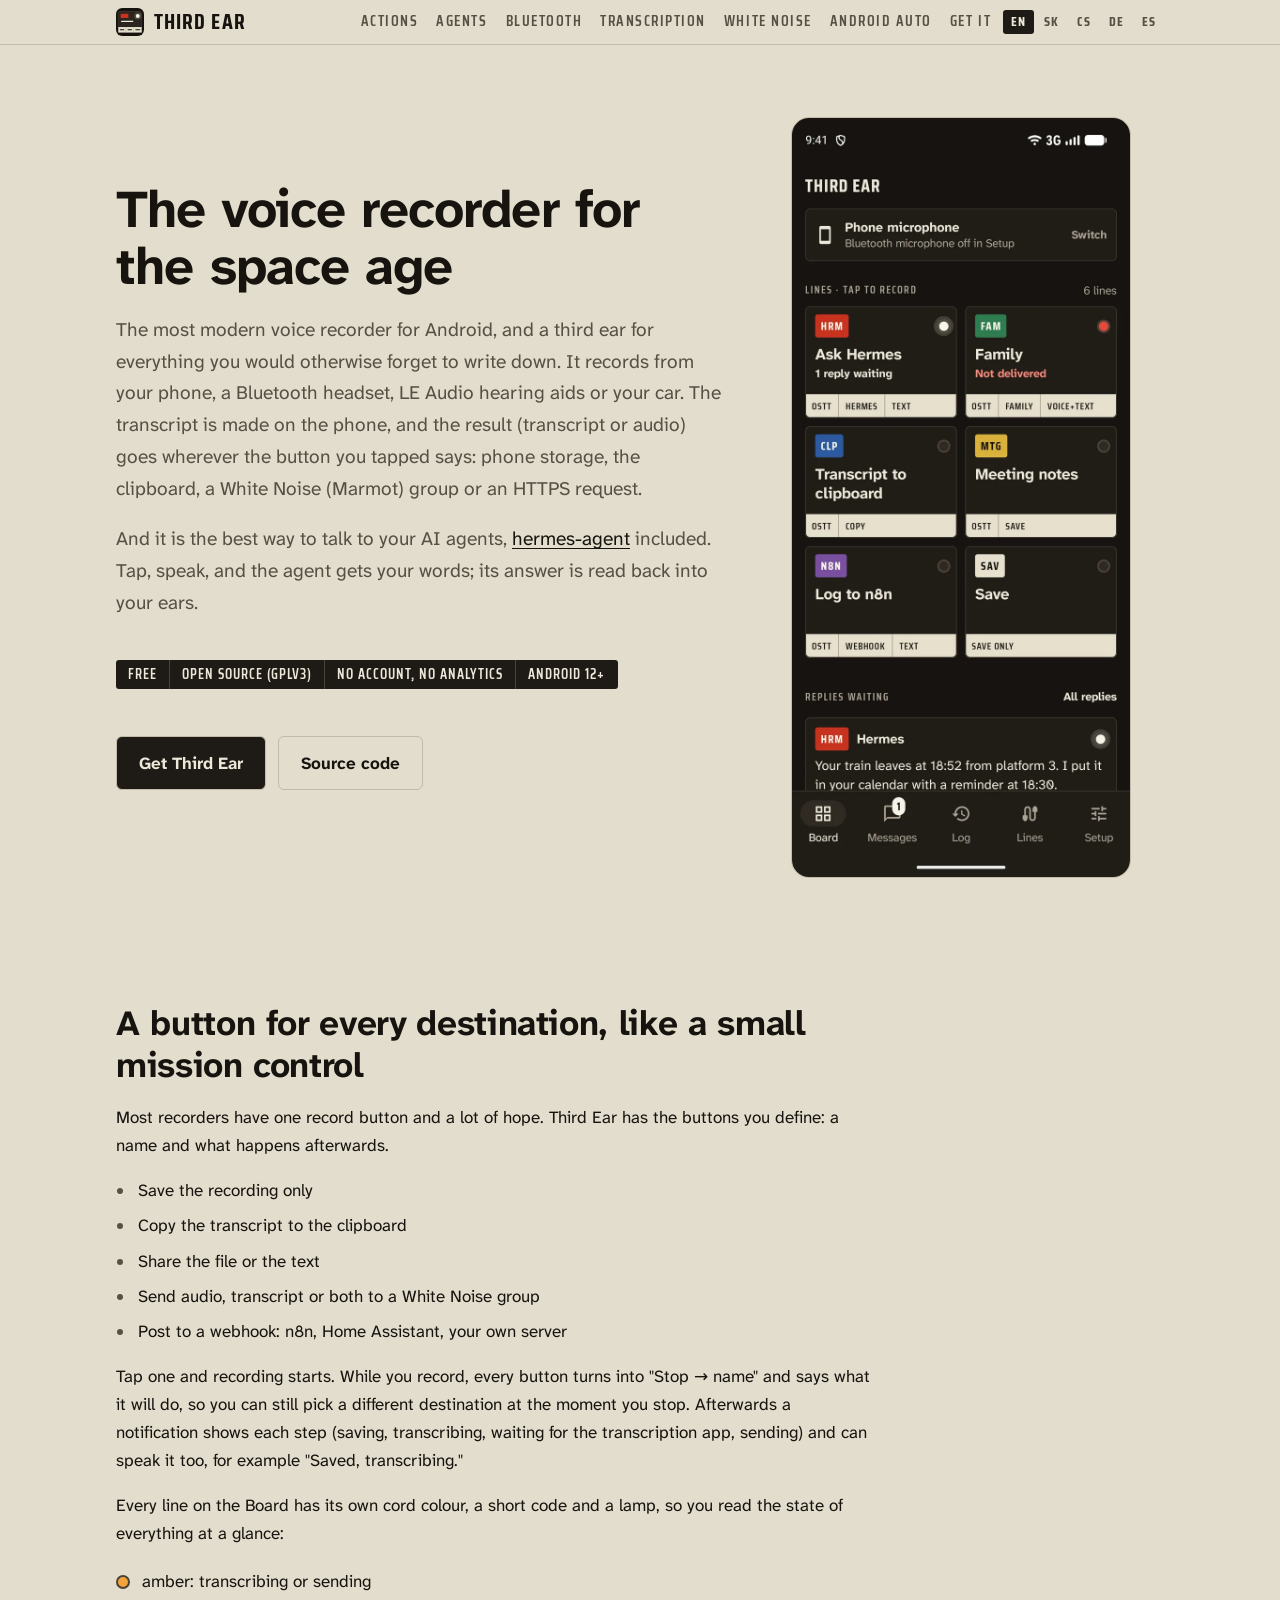
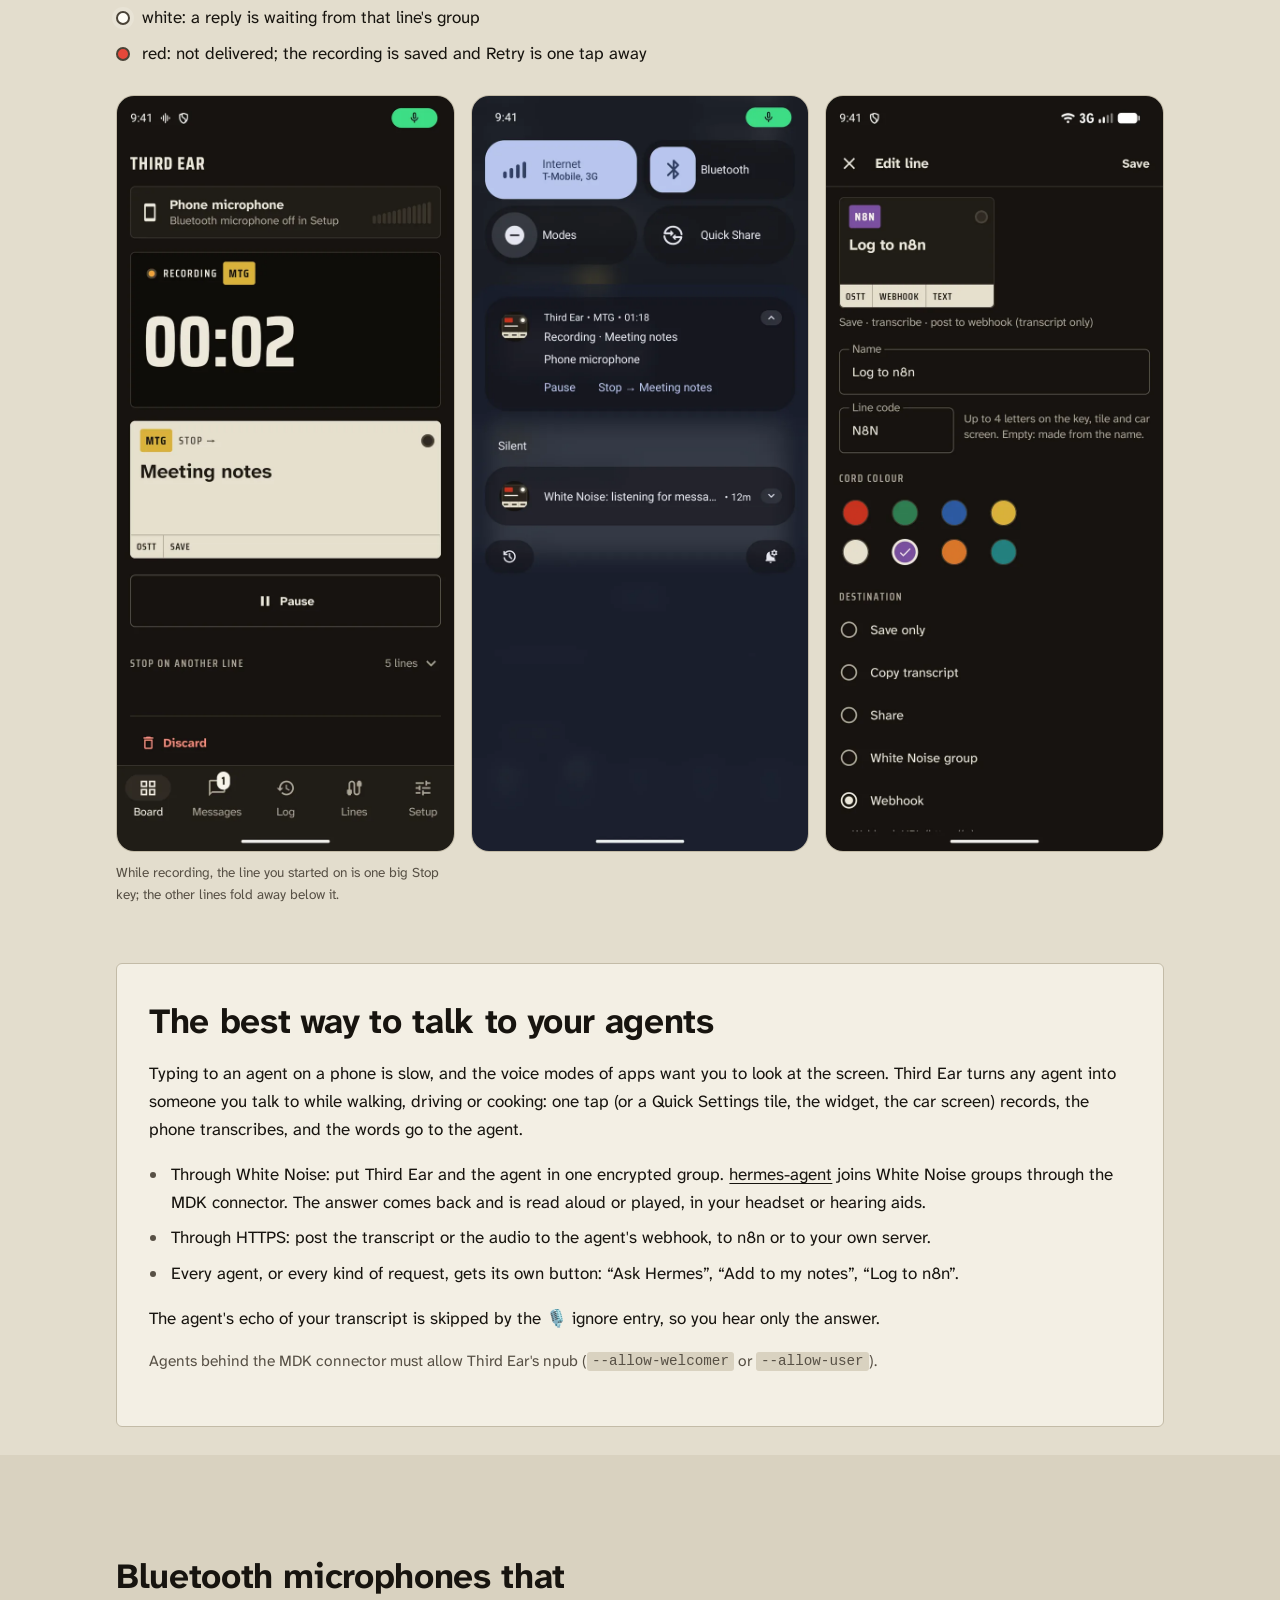
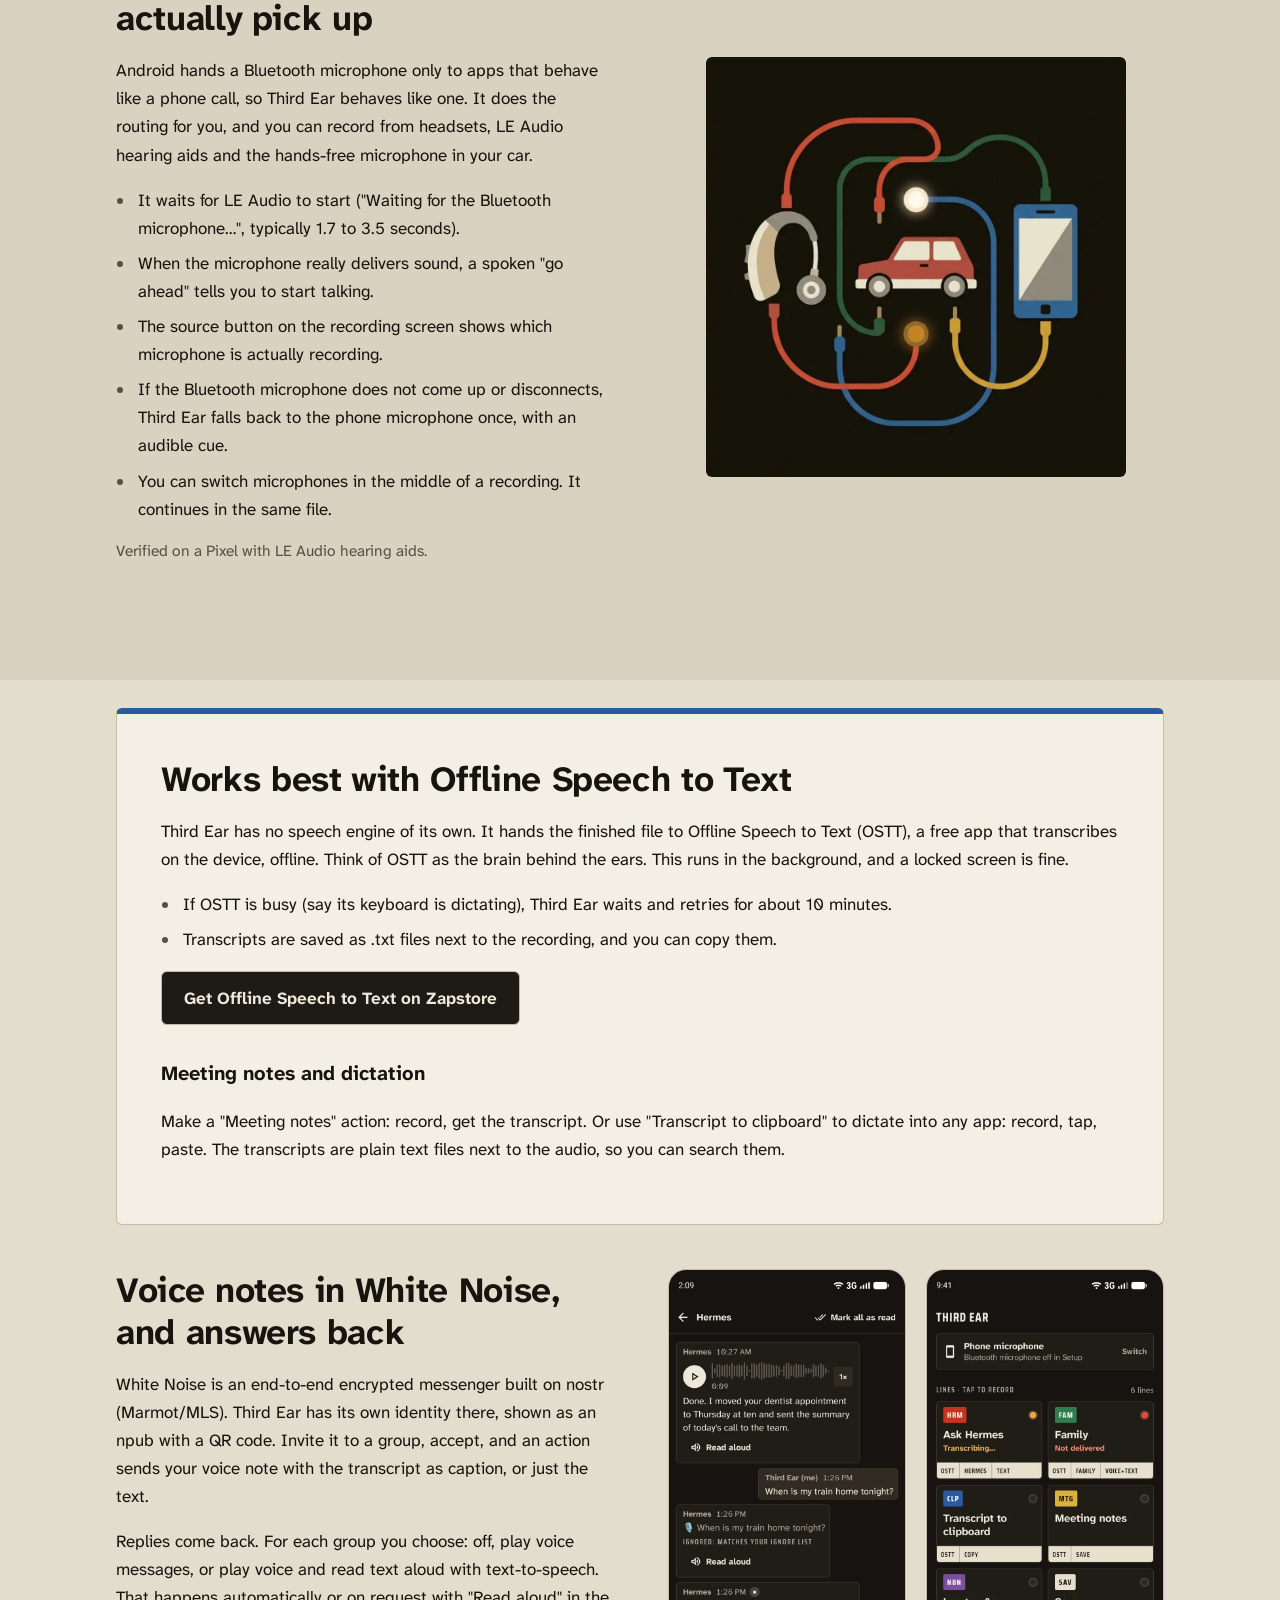
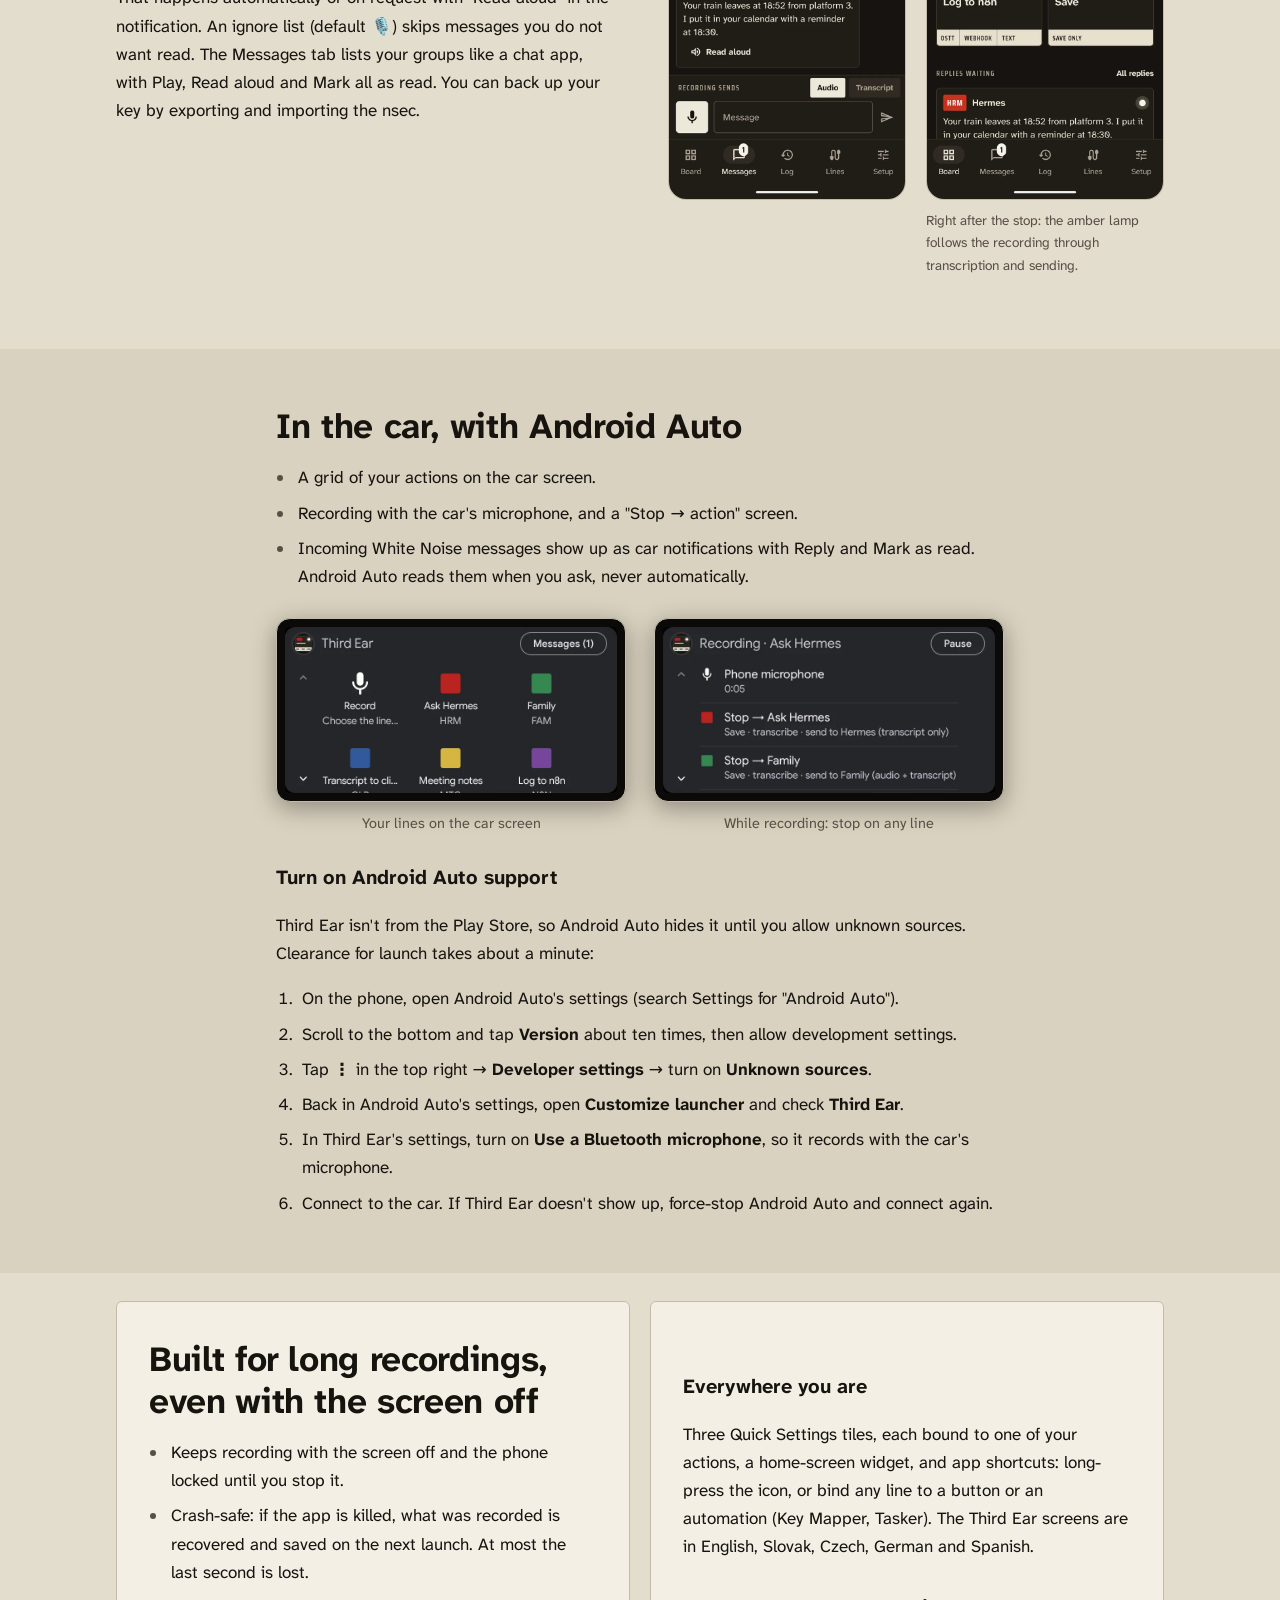
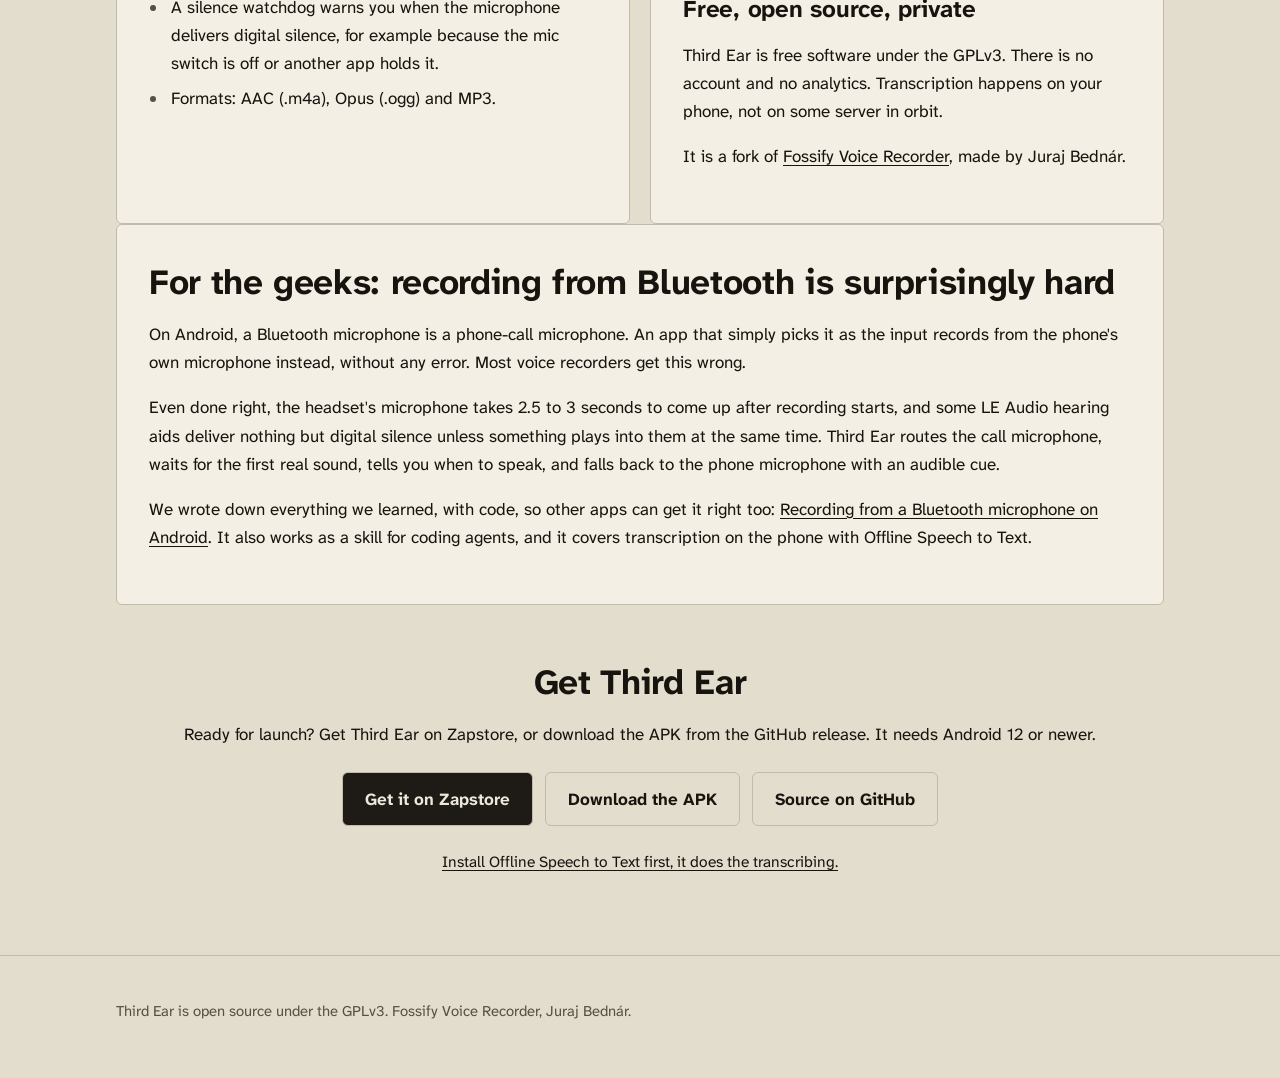
==== commit 28d6e769: "Release 0.1.4: app shortcuts (launcher menu, "Stop recording", picker for automation apps) Long-pres" ====
--- a/index.html
+++ b/index.html
@@ -122,7 +122,7 @@
  </div>
  <div class="card">
   <h3 class="sub">Everywhere you are</h3>
-  <p>Three Quick Settings tiles, each bound to one of your actions, and a home-screen widget. The Third Ear screens are in English, Slovak, Czech, German and Spanish.</p>
+  <p>Three Quick Settings tiles, each bound to one of your actions, a home-screen widget, and app shortcuts: long-press the icon, or bind any line to a button or an automation (Key Mapper, Tasker). The Third Ear screens are in English, Slovak, Czech, German and Spanish.</p>
   <h2 class="h2b">Free, open source, private</h2>
   <p>Third Ear is free software under the GPLv3. There is no account and no analytics. Transcription happens on your phone, not on some server in orbit.</p>
   <p>It is a fork of <a href="https://github.com/FossifyOrg/Voice-Recorder">Fossify Voice Recorder</a>, made by Juraj Bednár.</p>
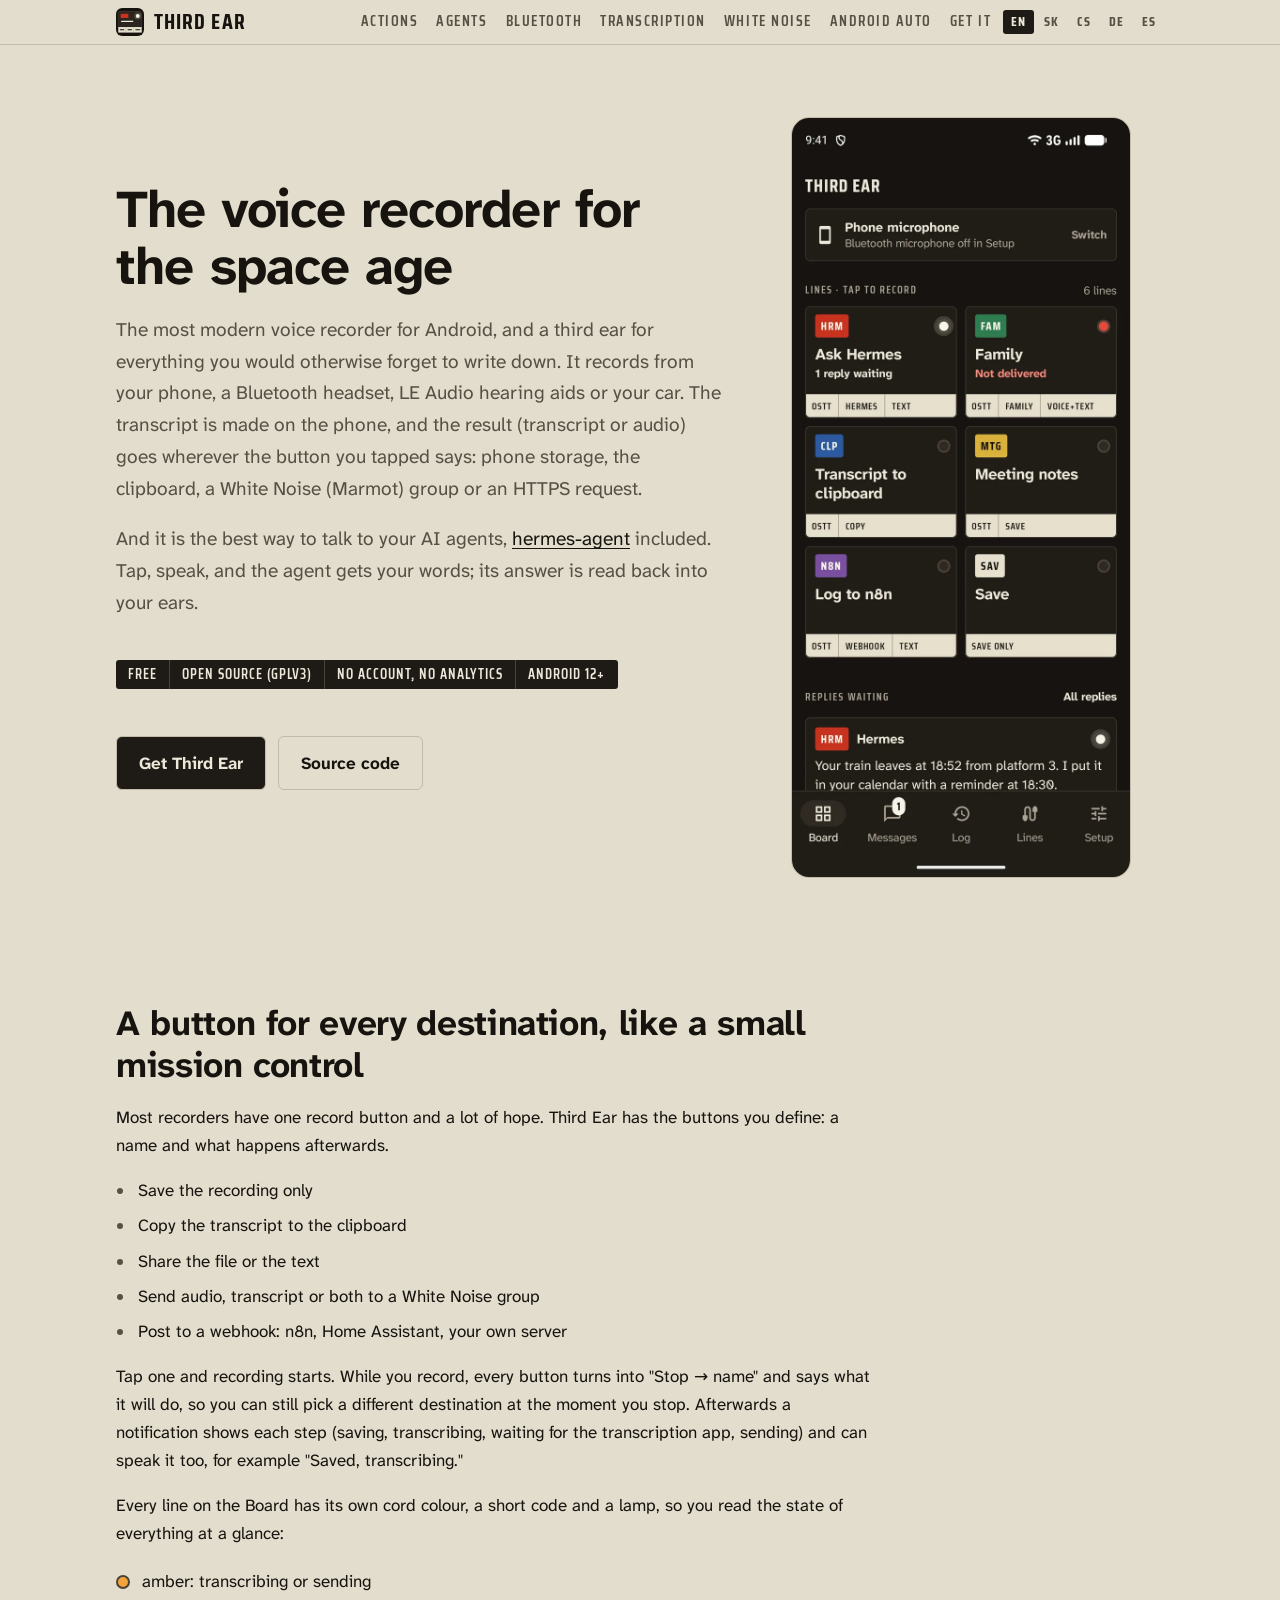
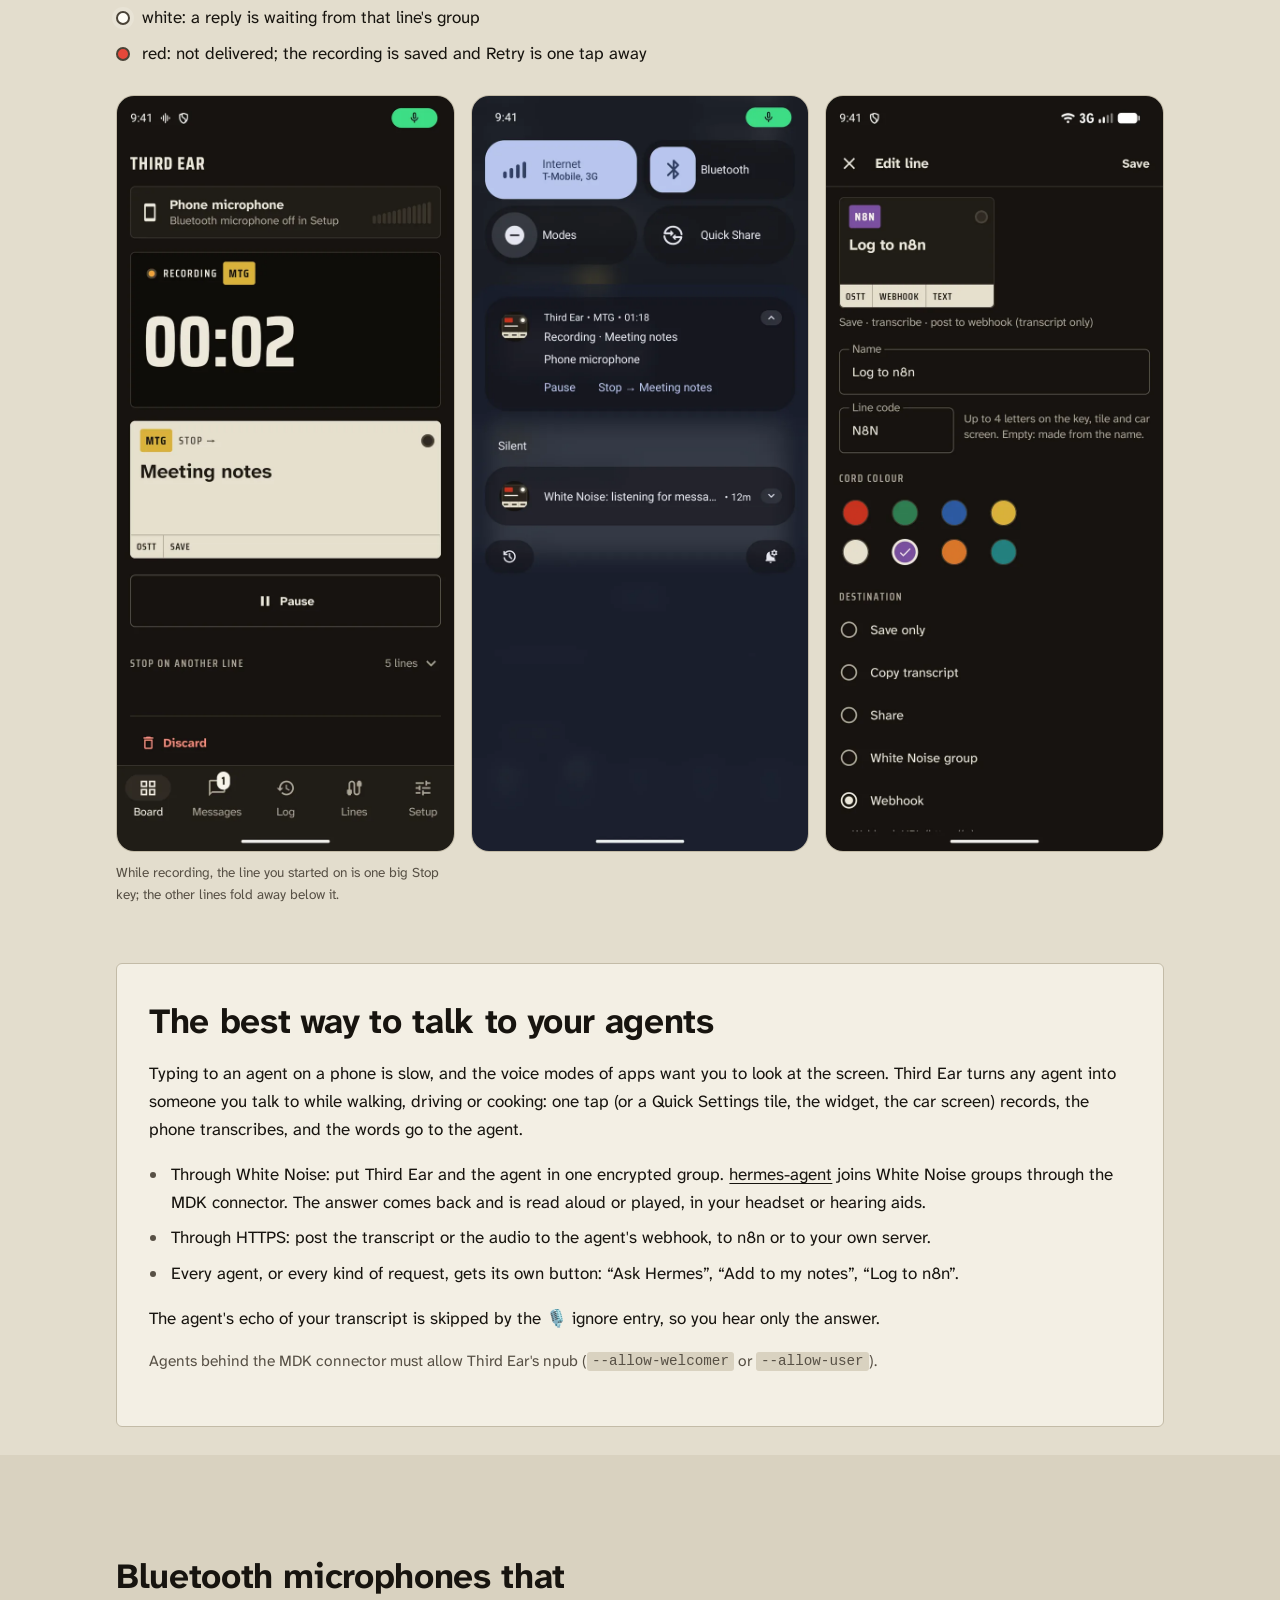
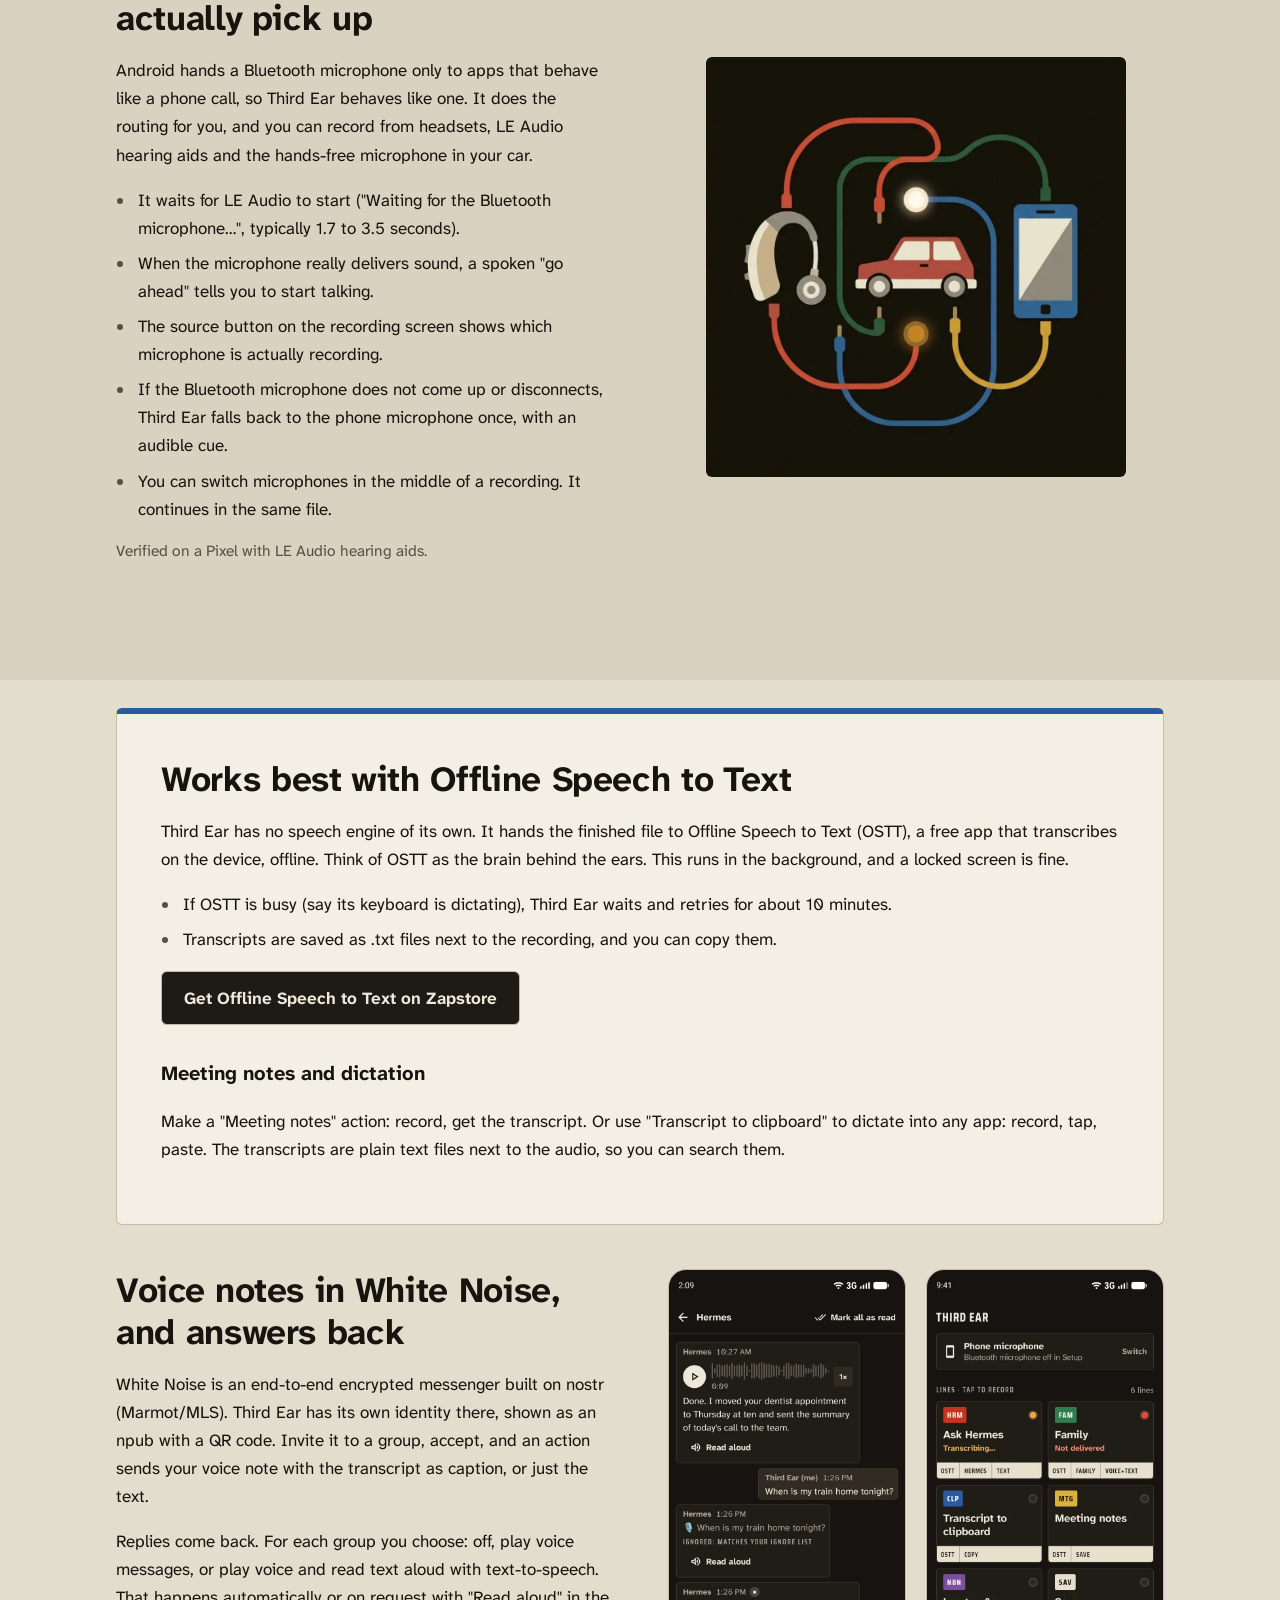
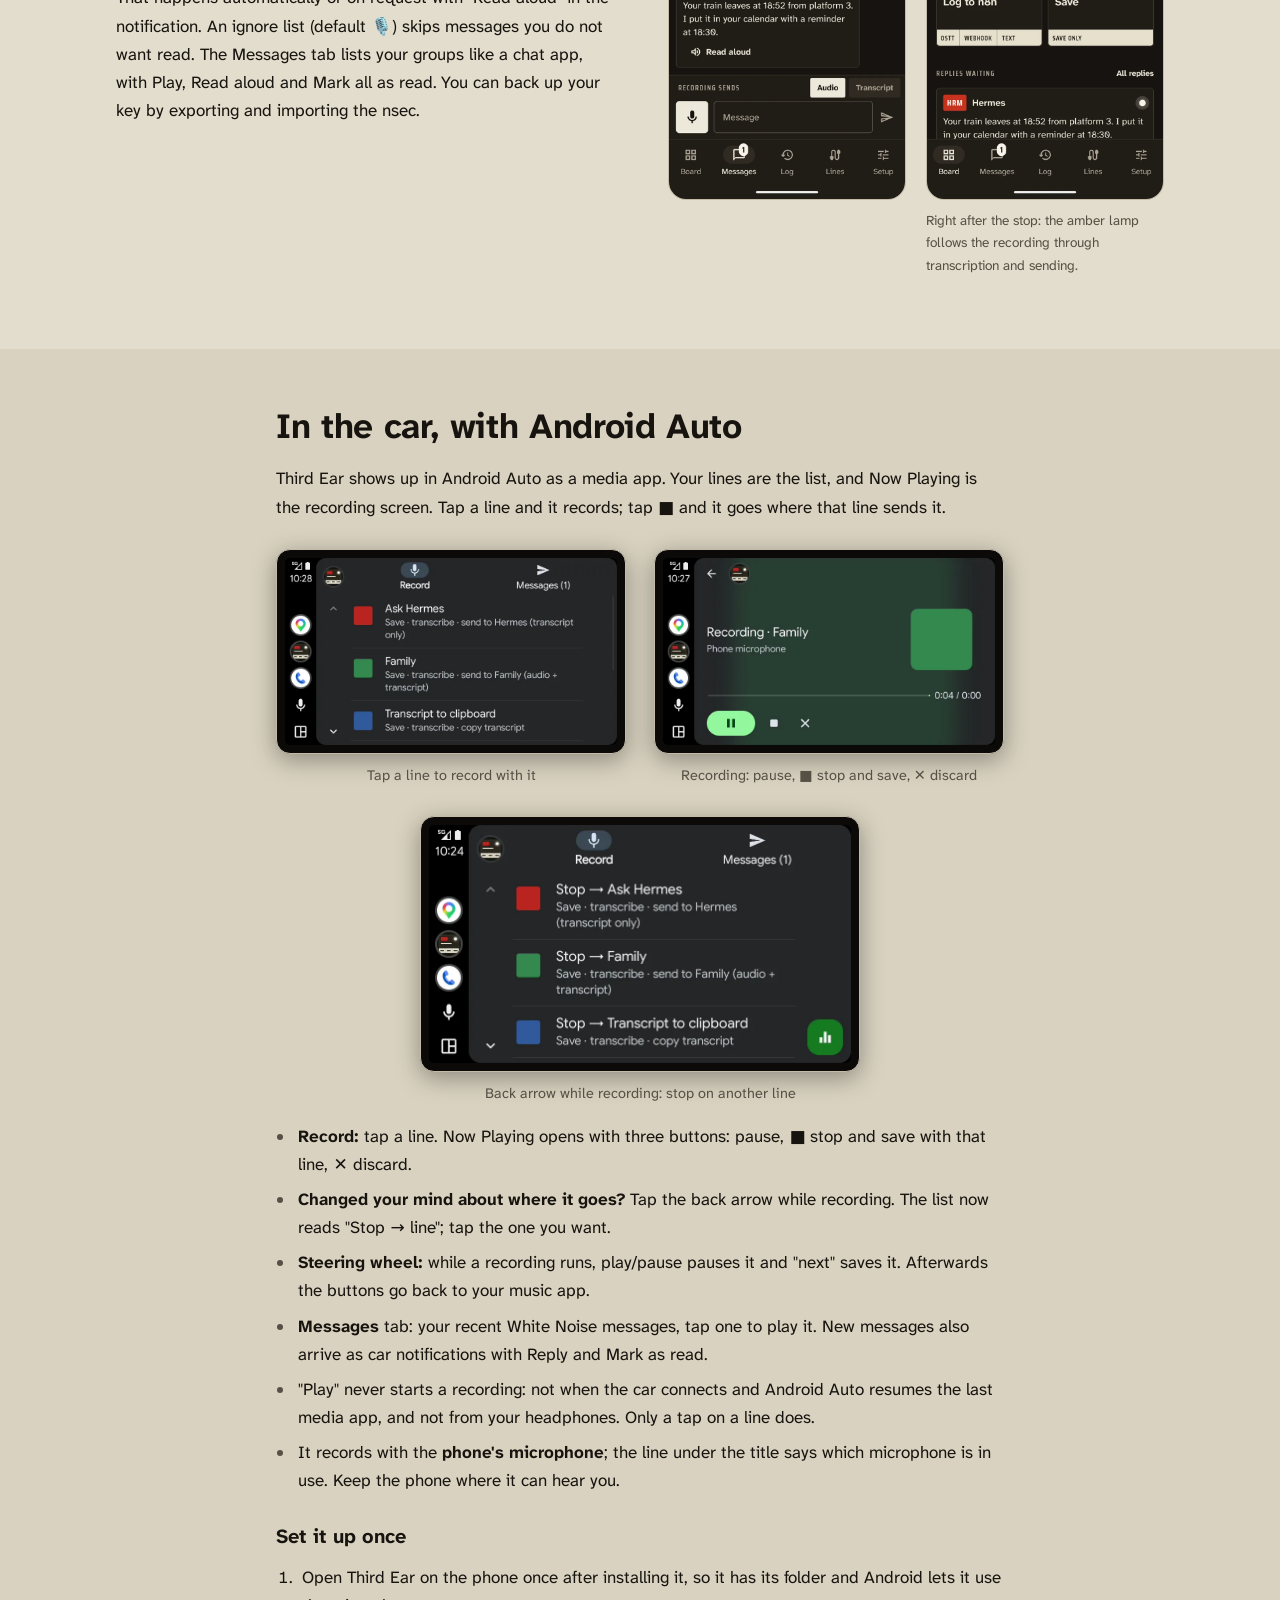
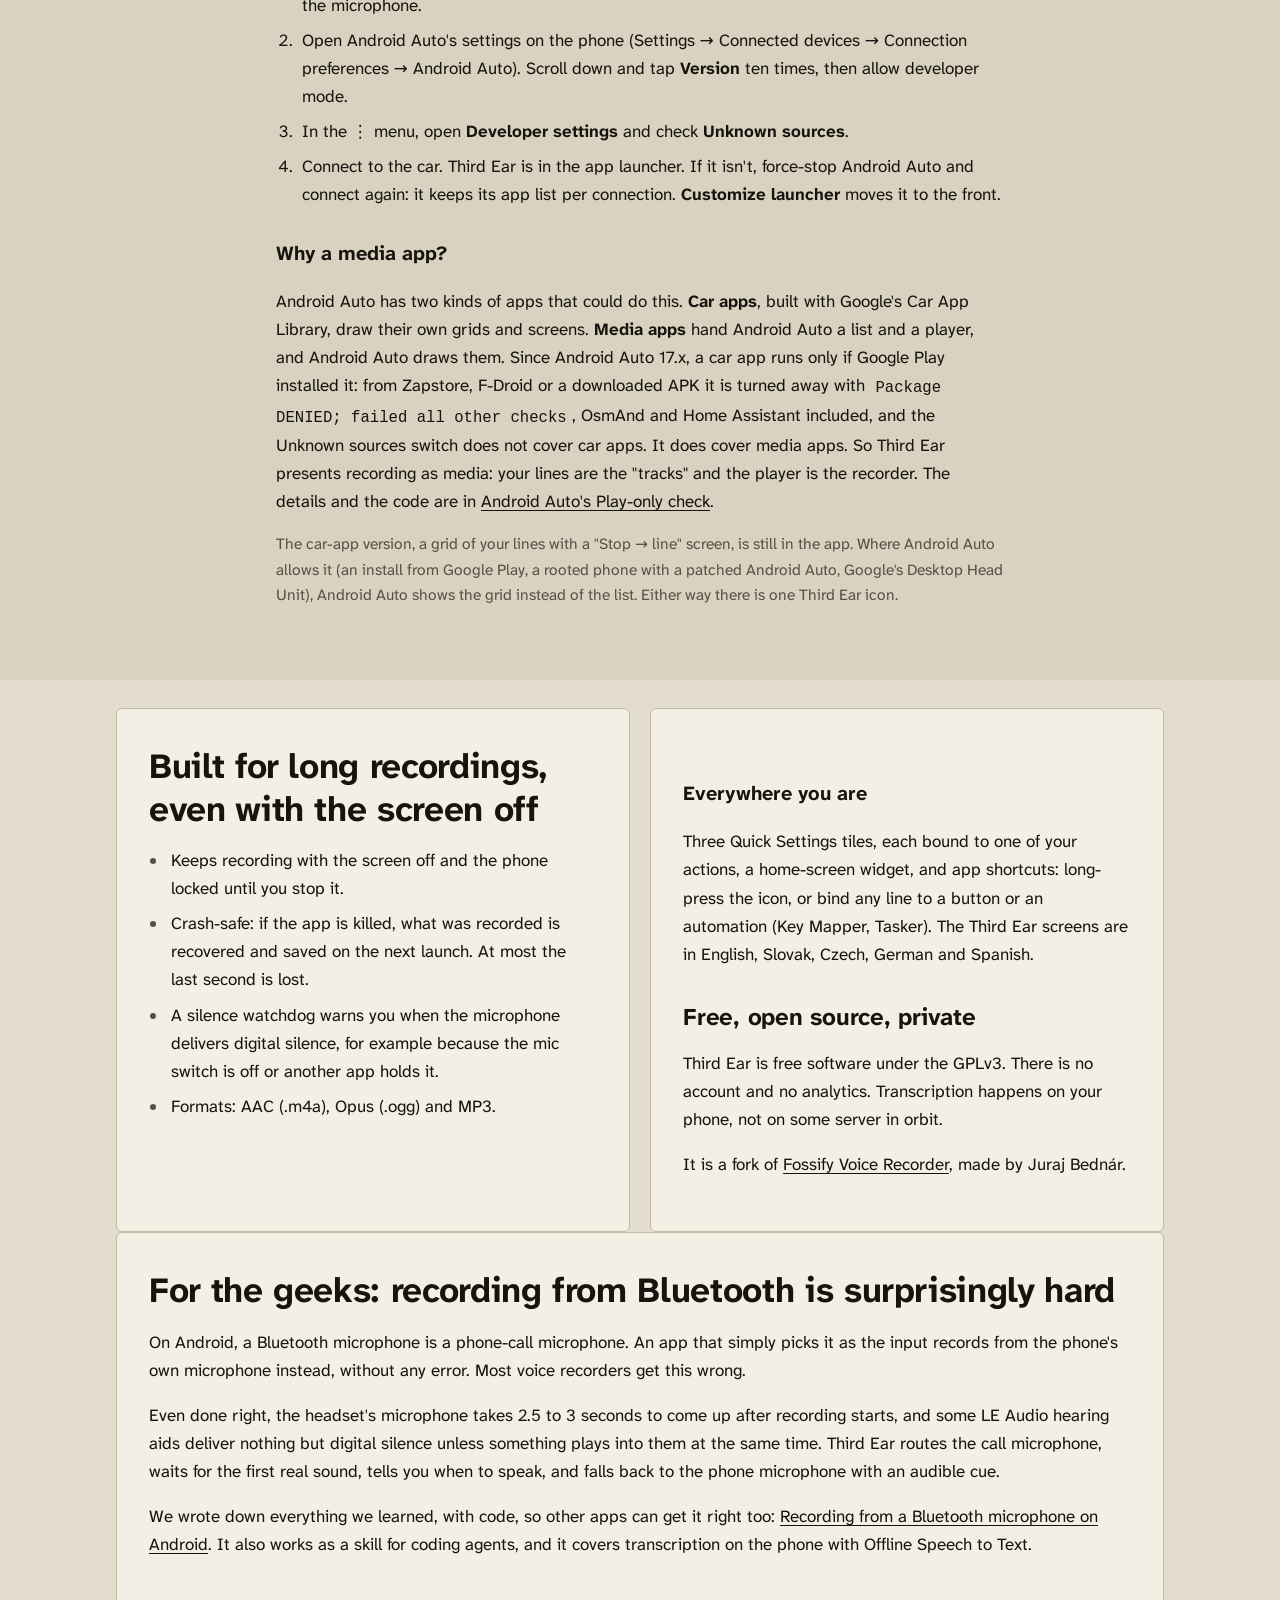
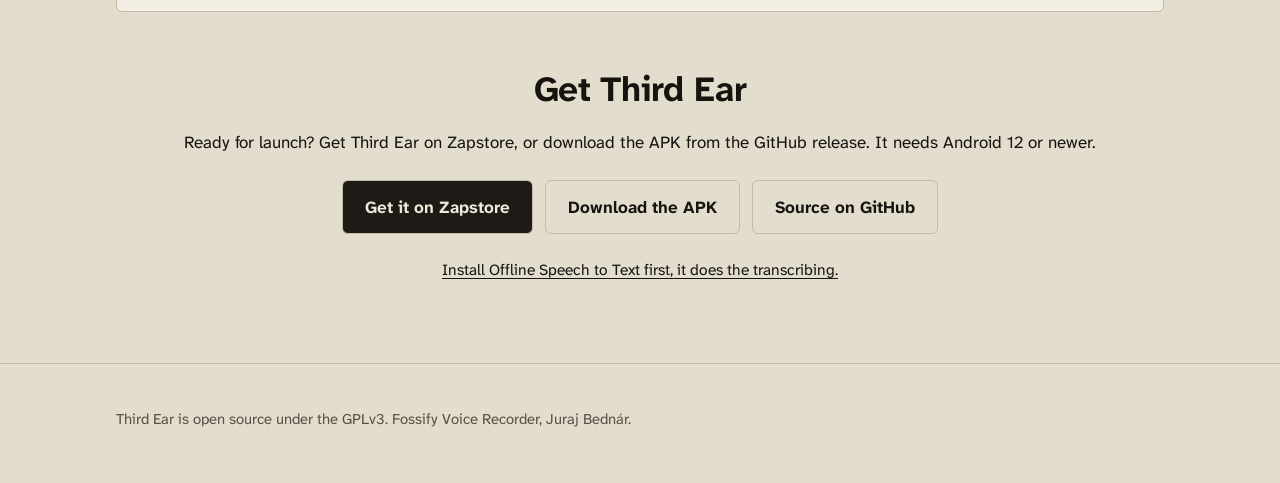
==== commit 85747bbc: "Website and README: Android Auto as a media app, setup how-to and why; pending docs, strings and PRO" ====
--- a/index.html
+++ b/index.html
@@ -107,11 +107,14 @@
 <section id="car" class="band">
  <div class="wrap narrow">
   <h2>In the car, with Android Auto</h2>
-  <ul class="list"><li>A grid of your actions on the car screen.</li><li>Recording with the car's microphone, and a "Stop → action" screen.</li><li>Incoming White Noise messages show up as car notifications with Reply and Mark as read. Android Auto reads them when you ask, never automatically.</li></ul>
-  <div class="car-shots"><figure class="car"><img src="img/car-actions.webp" width="800" height="400" alt="Android Auto: Third Ear on the car screen, a Record key and the lines Ask Hermes, Family, Transcript to clipboard, Meeting notes and Log to n8n, with Messages (1) at the top" loading="lazy" decoding="async"><figcaption>Your lines on the car screen</figcaption></figure><figure class="car"><img src="img/car-recording.webp" width="800" height="400" alt="Android Auto while recording on Ask Hermes: the microphone and the time, Pause, and a Stop → row for each line" loading="lazy" decoding="async"><figcaption>While recording: stop on any line</figcaption></figure></div>
-  <h3 id="car-setup">Turn on Android Auto support</h3>
-  <p>Third Ear isn't from the Play Store, so Android Auto hides it until you allow unknown sources. Clearance for launch takes about a minute:</p>
-  <ol class="steps"><li>On the phone, open Android Auto's settings (search Settings for "Android Auto").</li><li>Scroll to the bottom and tap <b>Version</b> about ten times, then allow development settings.</li><li>Tap <b>⋮</b> in the top right → <b>Developer settings</b> → turn on <b>Unknown sources</b>.</li><li>Back in Android Auto's settings, open <b>Customize launcher</b> and check <b>Third Ear</b>.</li><li>In Third Ear's settings, turn on <b>Use a Bluetooth microphone</b>, so it records with the car's microphone.</li><li>Connect to the car. If Third Ear doesn't show up, force-stop Android Auto and connect again.</li></ol>
+  <p>Third Ear shows up in Android Auto as a media app. Your lines are the list, and Now Playing is the recording screen. Tap a line and it records; tap ■ and it goes where that line sends it.</p>
+  <div class="car-shots"><figure class="car"><img src="img/car-lines.webp" width="850" height="480" alt="Android Auto: Third Ear's Record tab lists the lines Ask Hermes, Family and Transcript to clipboard, each with its colour and what it does; a Messages (1) tab next to it" loading="lazy" decoding="async"><figcaption>Tap a line to record with it</figcaption></figure><figure class="car"><img src="img/car-recording-media.webp" width="850" height="480" alt="Android Auto Now Playing while recording: Recording · Family, Phone microphone, 0:04, and three buttons: pause, a square for stop and save, and a cross for discard" loading="lazy" decoding="async"><figcaption>Recording: pause, ■ stop and save, ✕ discard</figcaption></figure><figure class="car"><img src="img/car-stop-lines.webp" width="850" height="480" alt="While recording, the Record tab turns into Stop → Ask Hermes, Stop → Family and Stop → Transcript to clipboard" loading="lazy" decoding="async"><figcaption>Back arrow while recording: stop on another line</figcaption></figure></div>
+  <ul class="list"><li><b>Record:</b> tap a line. Now Playing opens with three buttons: pause, <b>■</b> stop and save with that line, <b>✕</b> discard.</li><li><b>Changed your mind about where it goes?</b> Tap the back arrow while recording. The list now reads "Stop → line"; tap the one you want.</li><li><b>Steering wheel:</b> while a recording runs, play/pause pauses it and "next" saves it. Afterwards the buttons go back to your music app.</li><li><b>Messages</b> tab: your recent White Noise messages, tap one to play it. New messages also arrive as car notifications with Reply and Mark as read.</li><li>"Play" never starts a recording: not when the car connects and Android Auto resumes the last media app, and not from your headphones. Only a tap on a line does.</li><li>It records with the <b>phone's microphone</b>; the line under the title says which microphone is in use. Keep the phone where it can hear you.</li></ul>
+  <h3 id="car-setup">Set it up once</h3>
+  <ol class="steps"><li>Open Third Ear on the phone once after installing it, so it has its folder and Android lets it use the microphone.</li><li>Open Android Auto's settings on the phone (Settings → Connected devices → Connection preferences → Android Auto). Scroll down and tap <b>Version</b> ten times, then allow developer mode.</li><li>In the ⋮ menu, open <b>Developer settings</b> and check <b>Unknown sources</b>.</li><li>Connect to the car. Third Ear is in the app launcher. If it isn't, force-stop Android Auto and connect again: it keeps its app list per connection. <b>Customize launcher</b> moves it to the front.</li></ol>
+  <h3>Why a media app?</h3>
+  <p>Android Auto has two kinds of apps that could do this. <b>Car apps</b>, built with Google's Car App Library, draw their own grids and screens. <b>Media apps</b> hand Android Auto a list and a player, and Android Auto draws them. Since Android Auto 17.x, a car app runs only if Google Play installed it: from Zapstore, F-Droid or a downloaded APK it is turned away with <code>Package DENIED; failed all other checks</code>, OsmAnd and Home Assistant included, and the Unknown sources switch does not cover car apps. It does cover media apps. So Third Ear presents recording as media: your lines are the "tracks" and the player is the recorder. The details and the code are in <a href="https://github.com/jooray/third-ear/blob/main/docs/ANDROID-AUTO-PLAY-CHECK.md">Android Auto's Play-only check</a>.</p>
+  <p class="note">The car-app version, a grid of your lines with a "Stop → line" screen, is still in the app. Where Android Auto allows it (an install from Google Play, a rooted phone with a patched Android Auto, Google's Desktop Head Unit), Android Auto shows the grid instead of the list. Either way there is one Third Ear icon.</p>
  </div>
 </section>
 
--- a/css/style.css
+++ b/css/style.css
@@ -93,4 +93,5 @@
 .car-shots{display:grid;grid-template-columns:repeat(auto-fit,minmax(260px,1fr));gap:28px;margin:28px 0 12px}
 .car-shots figure.car{margin:0;max-width:440px;justify-self:center;width:100%}
 .car-shots figure.car img{display:block;width:100%;height:auto;border-radius:14px;background:#0b0a08;padding:8px;border:1px solid var(--line);box-shadow:0 6px 24px rgba(0,0,0,.35)}
+.car-shots figure.car:nth-child(odd):last-child{grid-column:1/-1}
 .car-shots figcaption{margin-top:10px;font-size:.9rem;color:var(--mute);text-align:center}
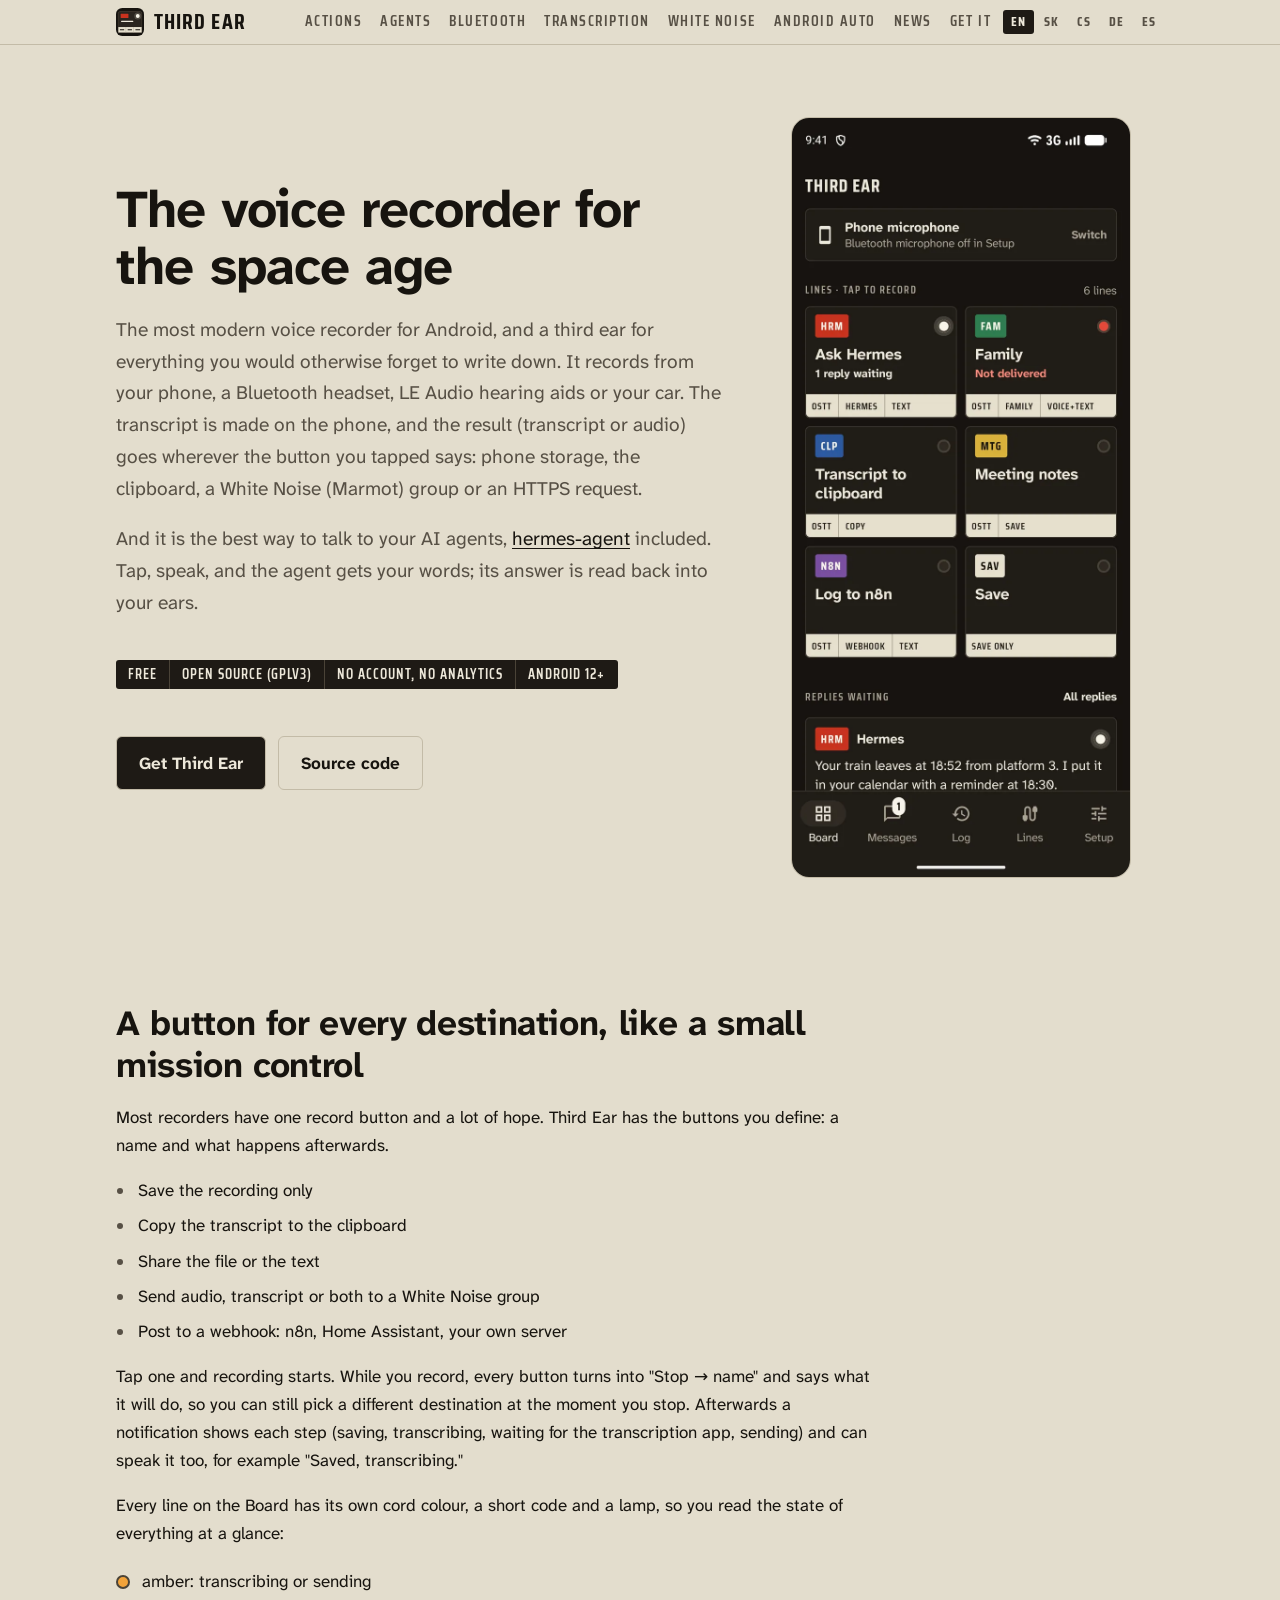
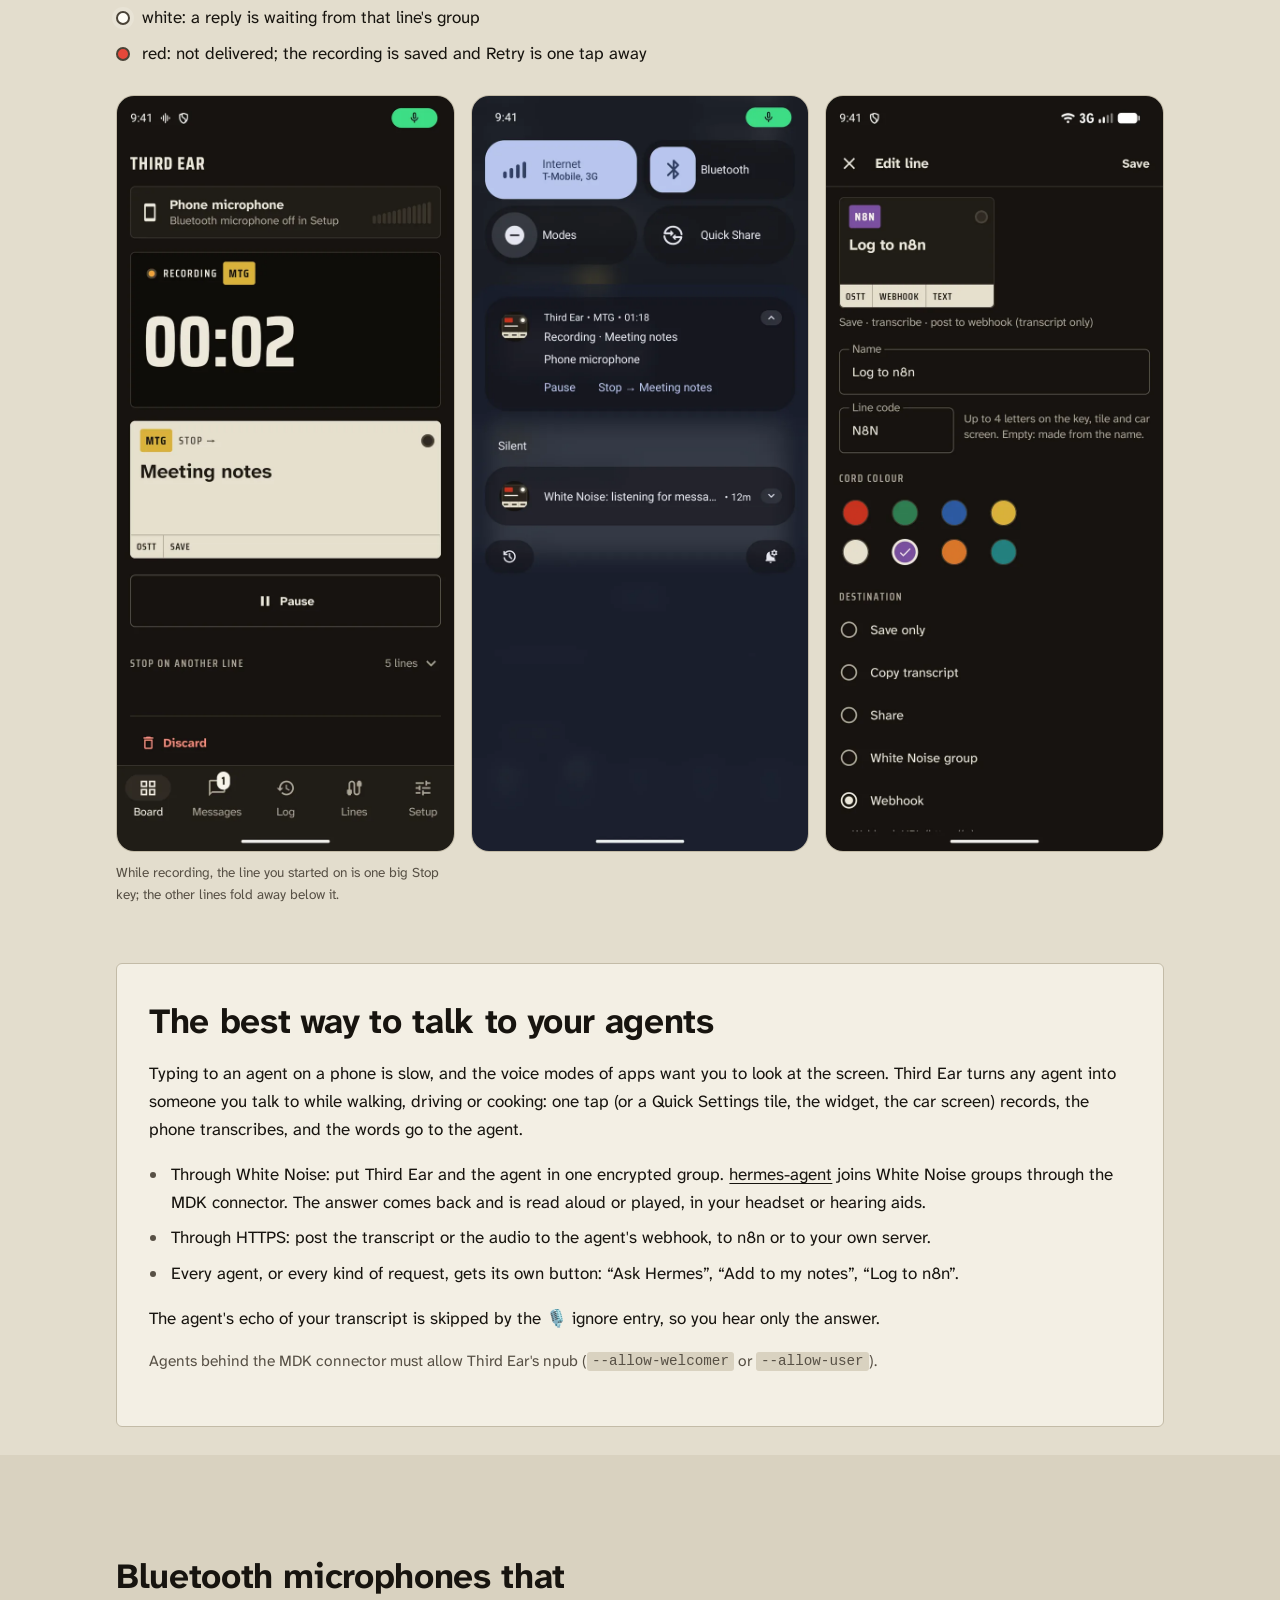
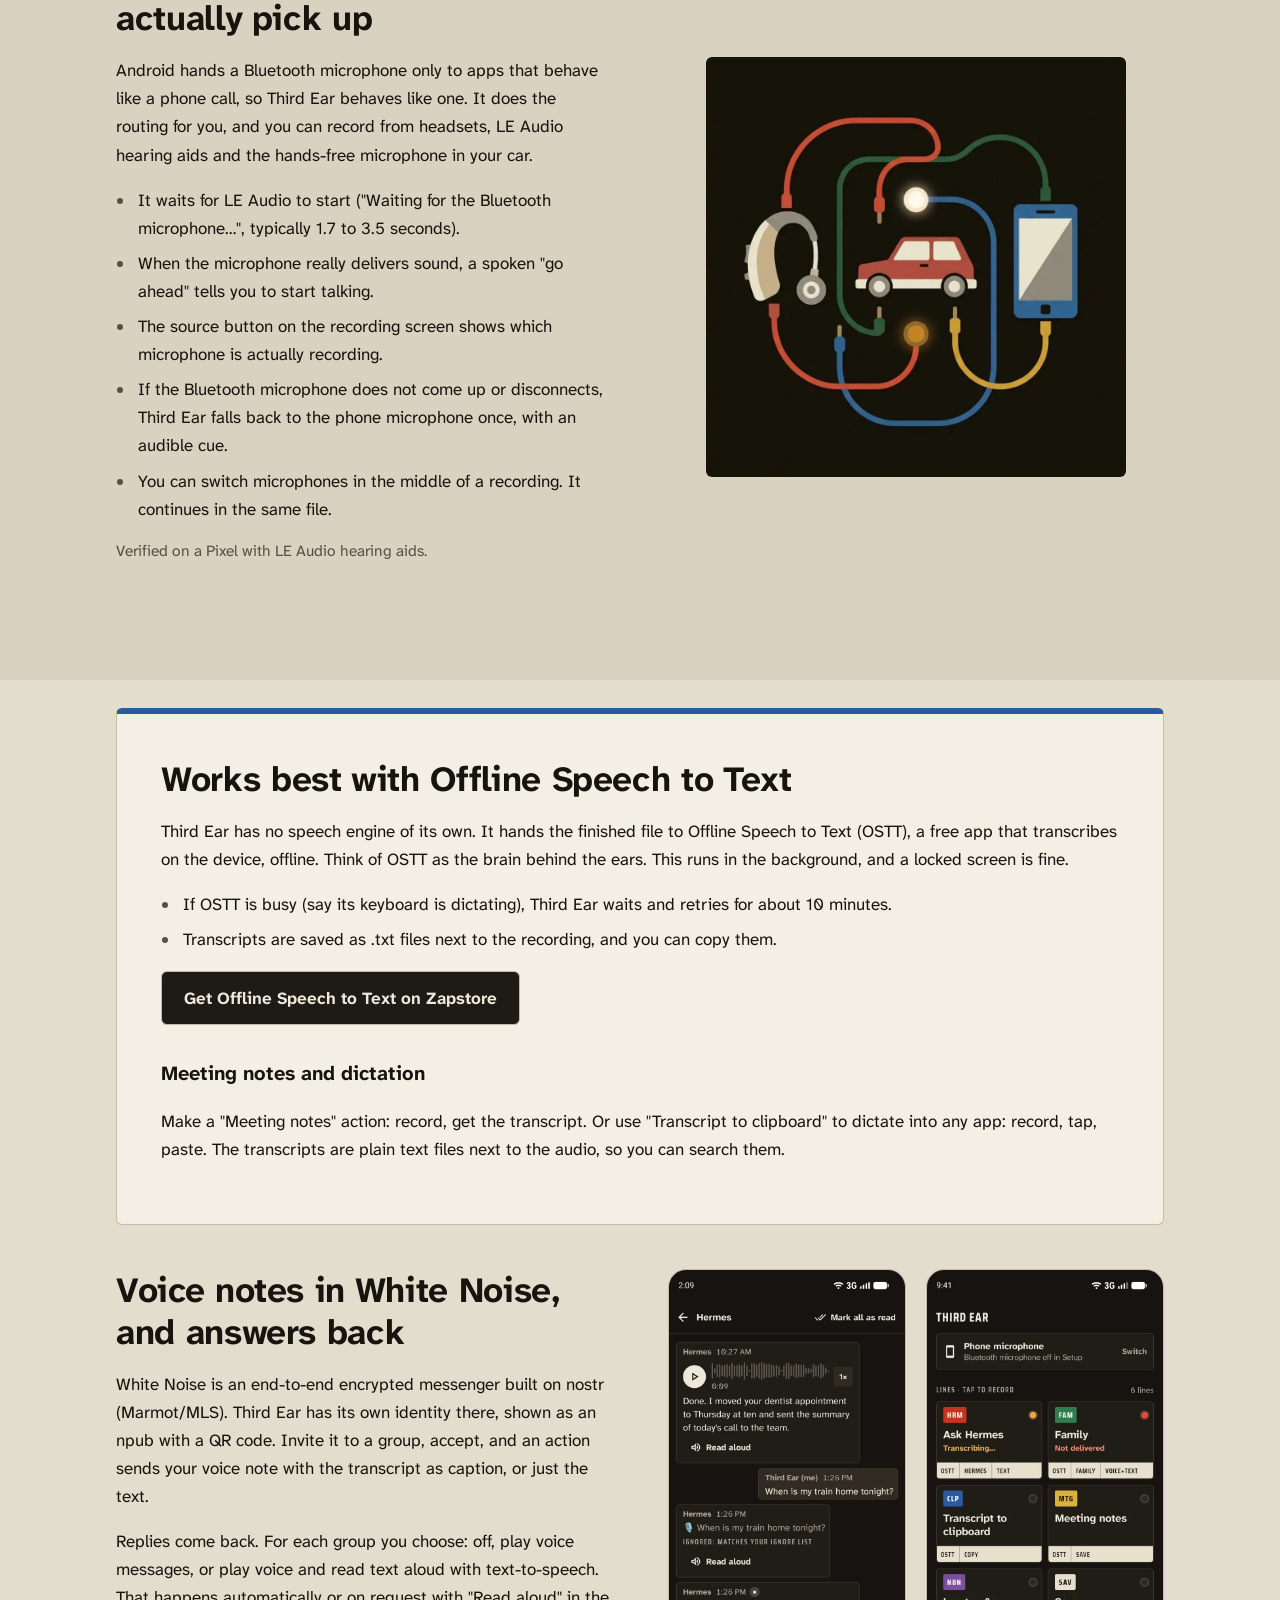
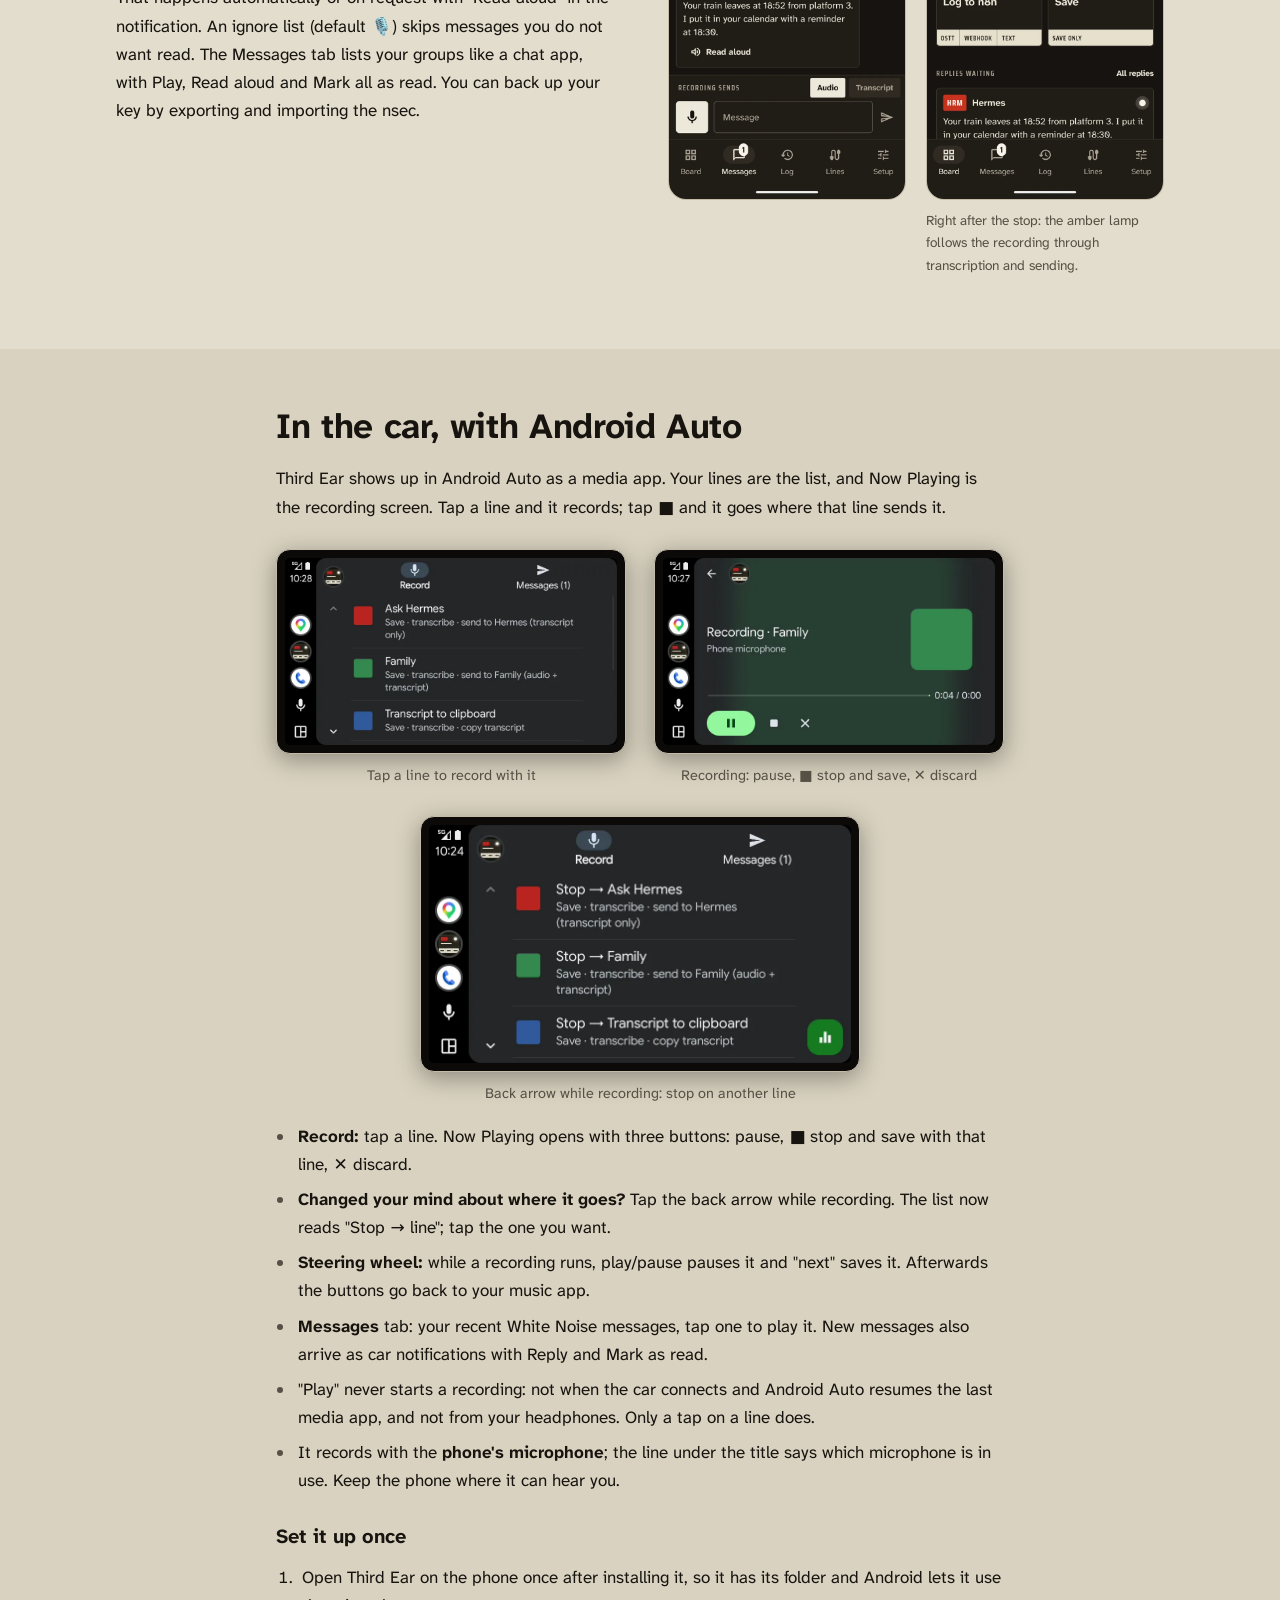
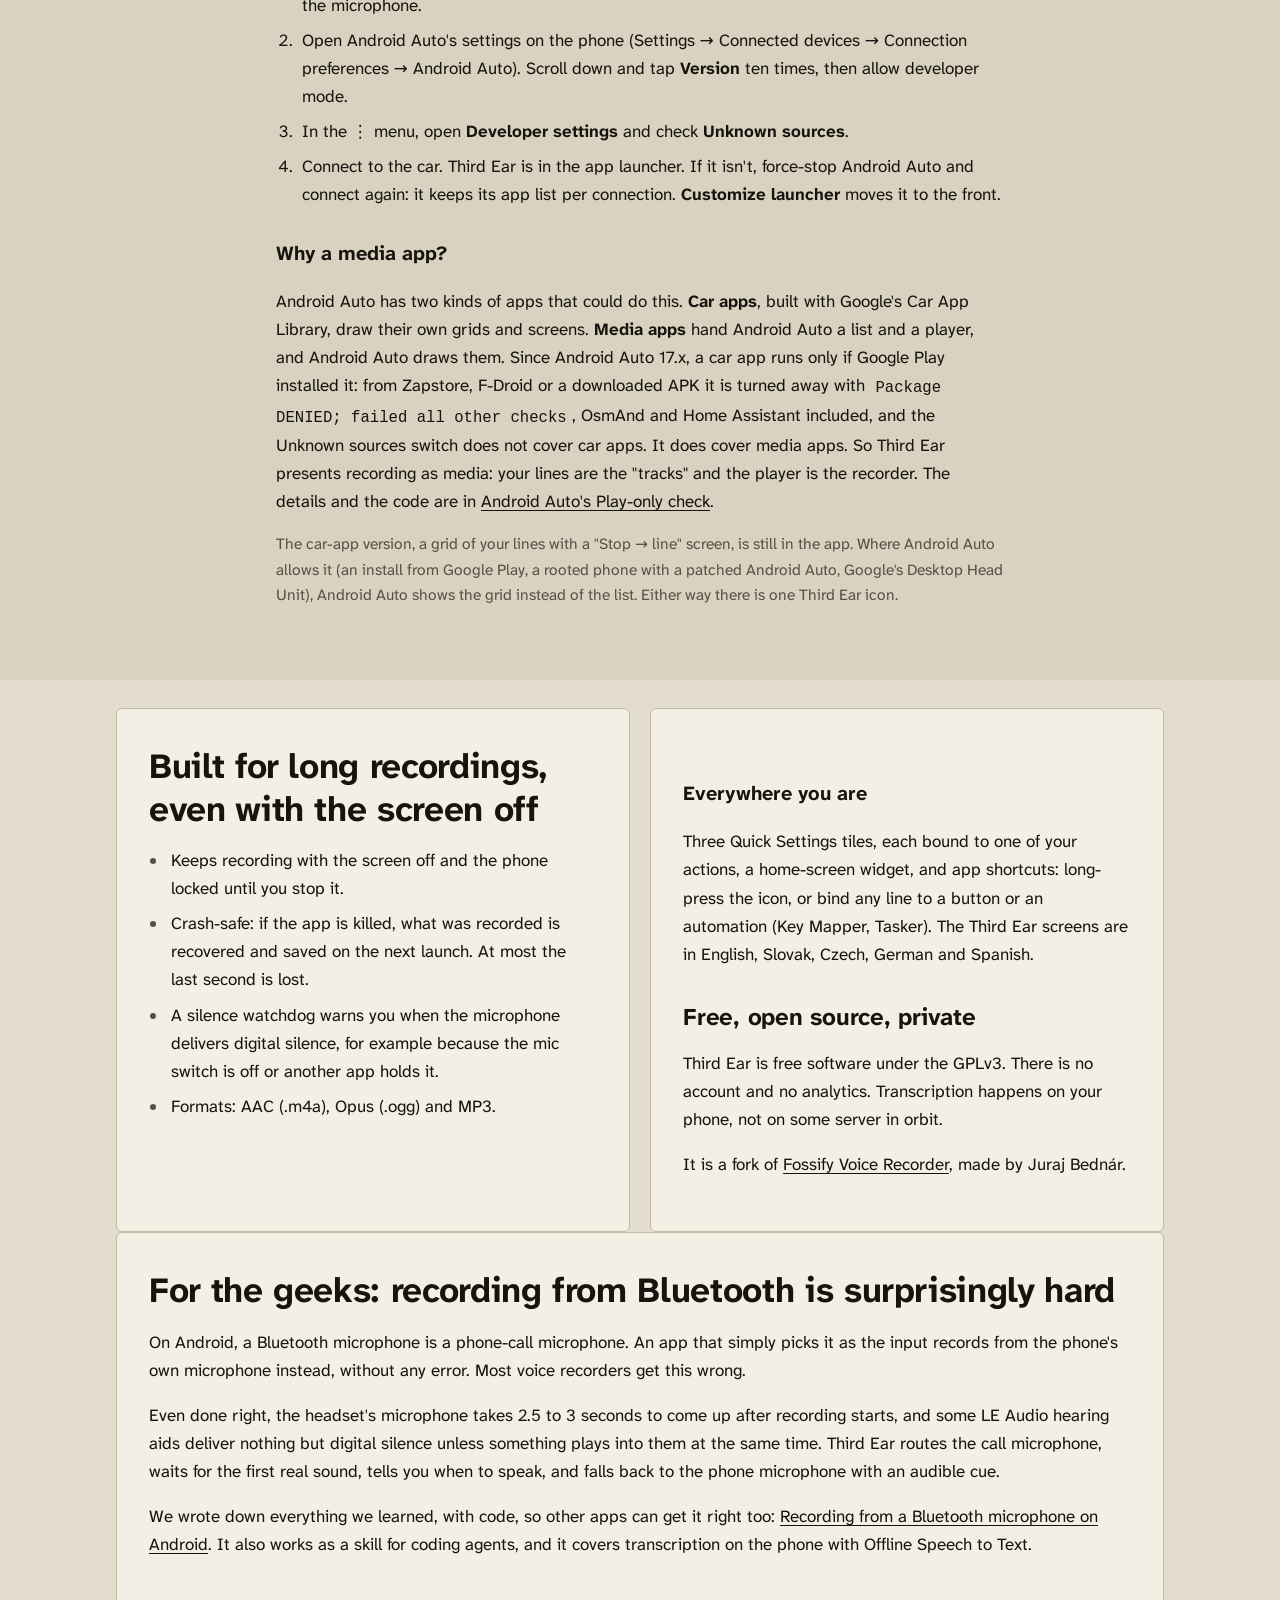
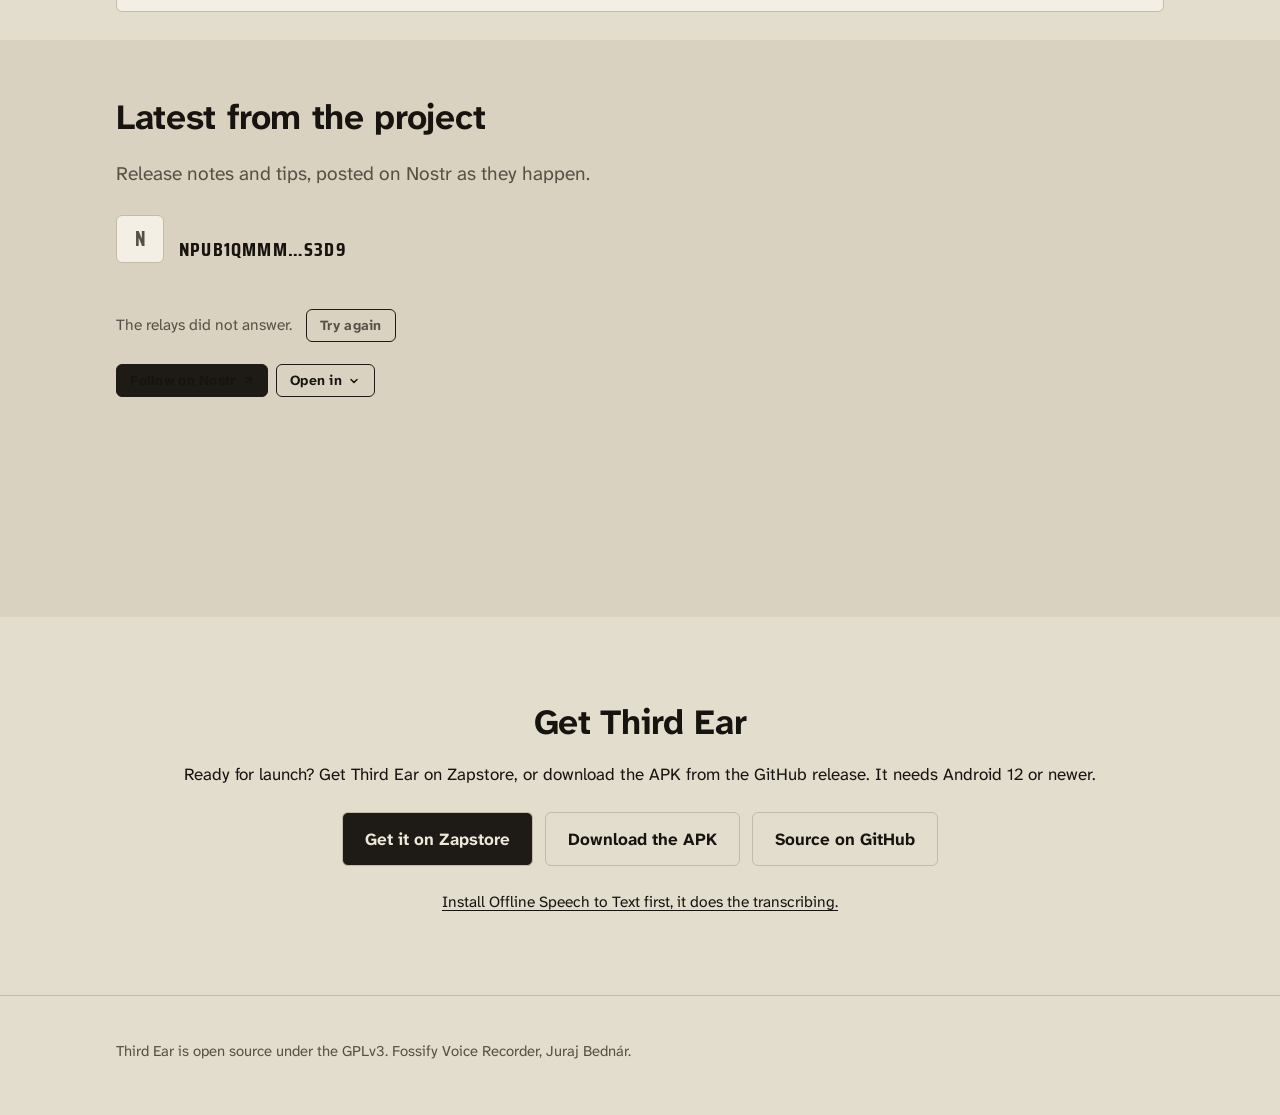
==== commit 8b4a971a: "Website: live Nostr feed section (vendored nostr-live 1.0.0), EN/SK/CS/DE/ES" ====
--- a/index.html
+++ b/index.html
@@ -21,13 +21,14 @@
 <link rel="preconnect" href="https://fonts.gstatic.com" crossorigin>
 <link rel="stylesheet" href="https://fonts.googleapis.com/css2?family=Atkinson+Hyperlegible+Next:wght@400;700&family=Saira+Condensed:wght@600;700&display=swap">
 <link rel="stylesheet" href="css/style.css">
+<script src="vendor/nostr-live.js?v=1.0.0" defer></script>
 </head>
 <body>
 <a class="skip" href="#main">Skip to content</a>
 <header class="top">
  <div class="wrap bar">
   <a class="brand" href="./"><svg xmlns="http://www.w3.org/2000/svg" viewBox="18 18 72 72" width="28" height="28" aria-hidden="true"> <rect x="18" y="18" width="72" height="72" rx="16" fill="#16130F"/> <path fill="#2A251F" stroke="#4A4337" stroke-width="1.5" d="M28,27 h52 a4,4 0 0 1 4,4 v50 h-60 v-50 a4,4 0 0 1 4,-4 z"/> <rect x="30" y="33" width="20" height="11" rx="1.5" fill="#C8321E"/> <circle cx="74" cy="38.5" r="9" fill="#F7F4EA" fill-opacity="0.2"/> <circle cx="74" cy="38.5" r="6.5" fill="#4A4337"/> <circle cx="74" cy="38.5" r="5" fill="#F7F4EA"/> <rect x="31" y="51" width="31.5" height="3" rx="1.5" fill="#EDE8DA"/> <rect x="24" y="67" width="60" height="14" fill="#E6E0CE"/> <path fill="#B4AD9B" d="M43,67 h1 v14 h-1 z M63,67 h1 v14 h-1 z"/> <path fill="#1E1A14" d="M28,72.5 h11 v3 h-11 z M48,72.5 h11 v3 h-11 z M68,72.5 h12 v3 h-12 z"/> </svg>Third Ear</a>
-  <nav class="links" aria-label="Sections"><a href="#actions">Actions</a><a href="#agents">Agents</a><a href="#bluetooth">Bluetooth</a><a href="#ostt">Transcription</a><a href="#whitenoise">White Noise</a><a href="#car">Android Auto</a><a href="#get">Get it</a></nav>
+  <nav class="links" aria-label="Sections"><a href="#actions">Actions</a><a href="#agents">Agents</a><a href="#bluetooth">Bluetooth</a><a href="#ostt">Transcription</a><a href="#whitenoise">White Noise</a><a href="#car">Android Auto</a><a href="#news">News</a><a href="#get">Get it</a></nav>
   <nav class="lang" aria-label="Language"><a href="./" hreflang="en" lang="en" aria-current="page">EN</a><a href="sk/" hreflang="sk" lang="sk">SK</a><a href="cs/" hreflang="cs" lang="cs">CS</a><a href="de/" hreflang="de" lang="de">DE</a><a href="es/" hreflang="es" lang="es">ES</a></nav>
  </div>
 </header>
@@ -141,6 +142,14 @@
  </div>
 </section>
 
+<section id="news" class="band">
+ <div class="wrap">
+  <h2>Latest from the project</h2>
+  <p class="lead">Release notes and tips, posted on Nostr as they happen.</p>
+  <div class="news" data-nostr-live data-nprofile="nprofile1qqsqdaacrlv5lludl9wsnjdkzfl2vlmh3zw2gek38kce60dhjp83htgpr3mhxue69uhkummnw3ezucmewp5x2unsw4hxktn5dajxz7gpzemhxue69uhhyetvv9ujuurjd9kkzmpwdejhgqg5waehxw309aex2mrp0yhxgctdw4eju6t0trqquu" data-relays="wss://nostr.cypherpunk.today,wss://relay.primal.net,wss://relay.damus.io" data-layout="cards" data-limit="3" data-lang="en"></div>
+ </div>
+</section>
+
 <section id="get" class="wrap get">
  <h2>Get Third Ear</h2>
  <p>Ready for launch? Get Third Ear on Zapstore, or download the APK from the GitHub release. It needs Android 12 or newer.</p>
--- a/css/style.css
+++ b/css/style.css
@@ -95,3 +95,10 @@
 .car-shots figure.car img{display:block;width:100%;height:auto;border-radius:14px;background:#0b0a08;padding:8px;border:1px solid var(--line);box-shadow:0 6px 24px rgba(0,0,0,.35)}
 .car-shots figure.car:nth-child(odd):last-child{grid-column:1/-1}
 .car-shots figcaption{margin-top:10px;font-size:.9rem;color:var(--mute);text-align:center}
+
+/* Nostr feed (vendored nostr-live), in the site's tokens */
+.news{--nl-fg:var(--text);--nl-muted:var(--mute);--nl-card-bg:var(--card);--nl-border:var(--line);--nl-accent:var(--acc);--nl-accent-fg:var(--accfg);--nl-link:var(--link);--nl-radius:6px;--nl-media-radius:6px;--nl-gap:20px;--nl-font:"Atkinson Hyperlegible Next",system-ui,-apple-system,"Segoe UI",Roboto,sans-serif;--nl-heading-font:"Saira Condensed",sans-serif;--nl-avatar-radius:6px;--nl-card-pad:20px;font-size:.97rem;min-height:22rem}
+.news .nl__name{text-transform:uppercase;letter-spacing:.06em;font-weight:700}
+.news .nl__btn{font-weight:700;letter-spacing:.02em}
+.news a:focus-visible,.news button:focus-visible{outline:3px solid var(--link);outline-offset:3px}
+@media(max-width:600px){.news{min-height:30rem}}
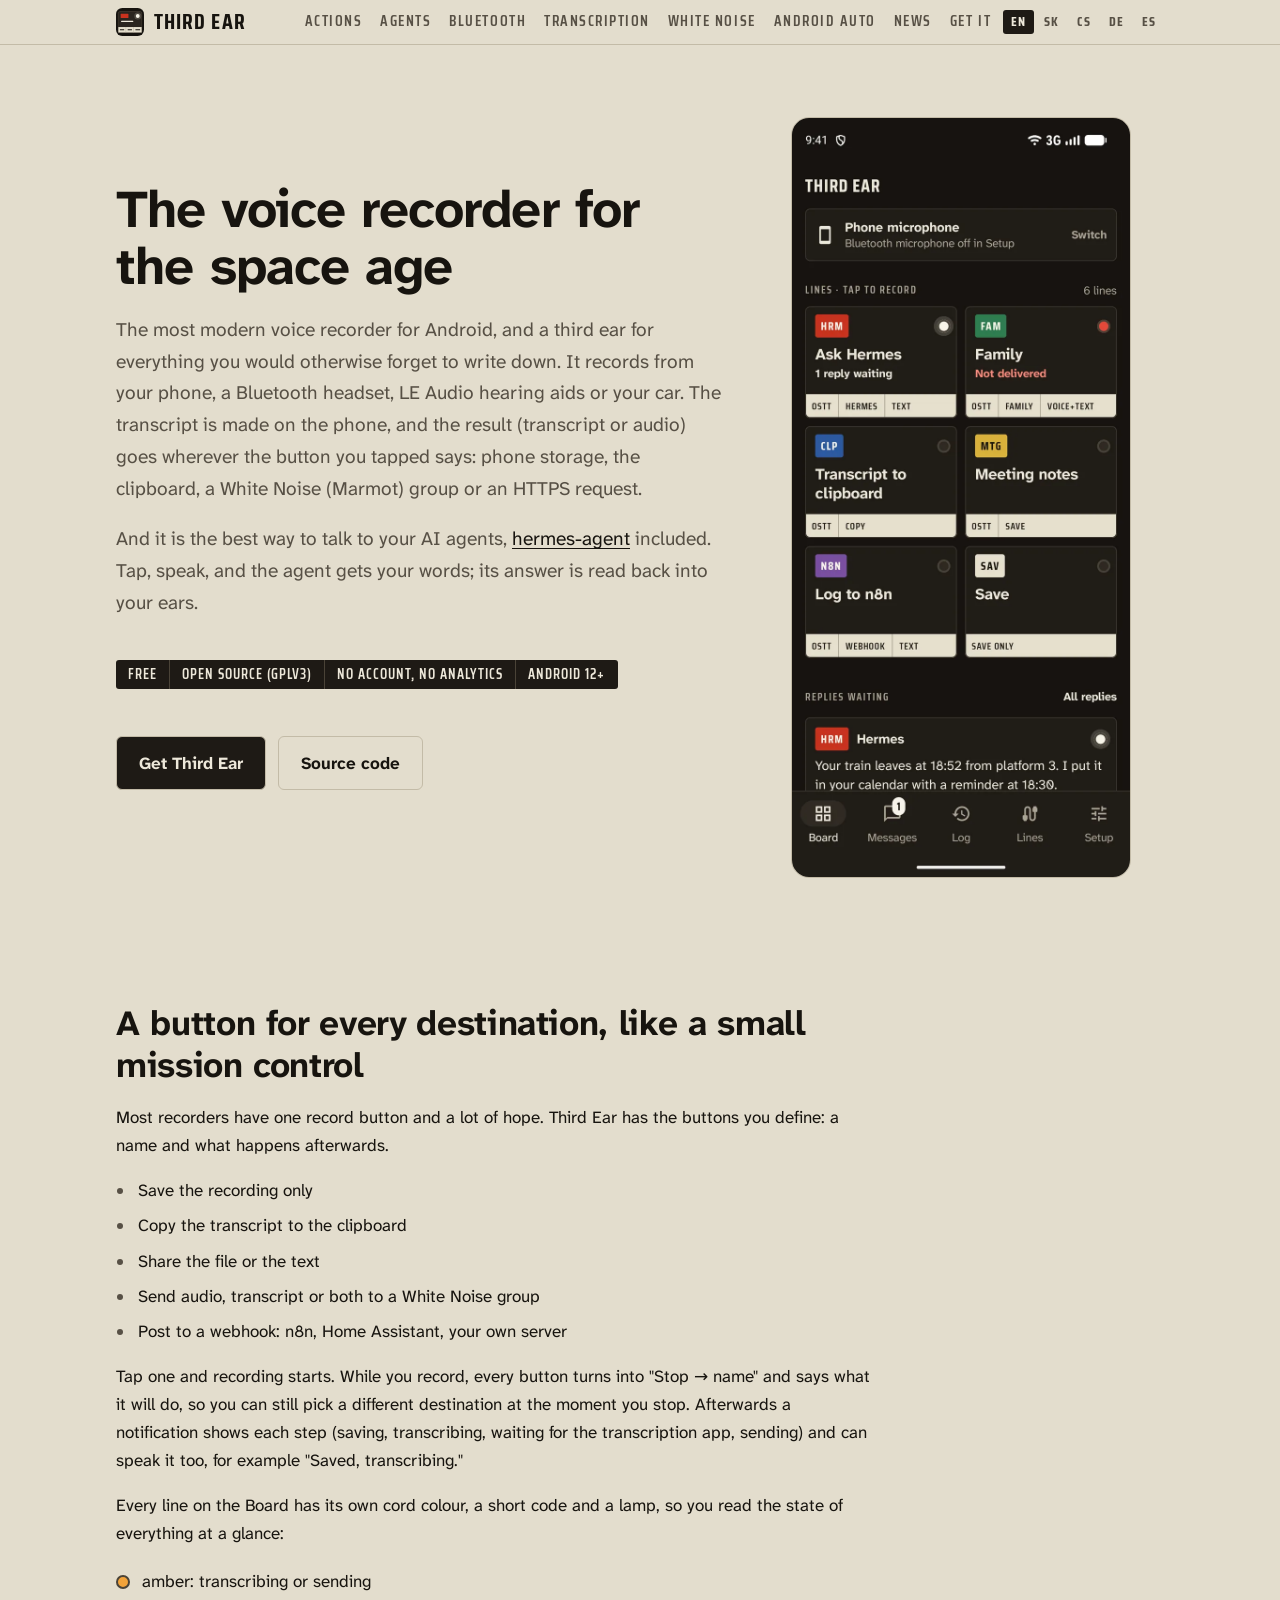
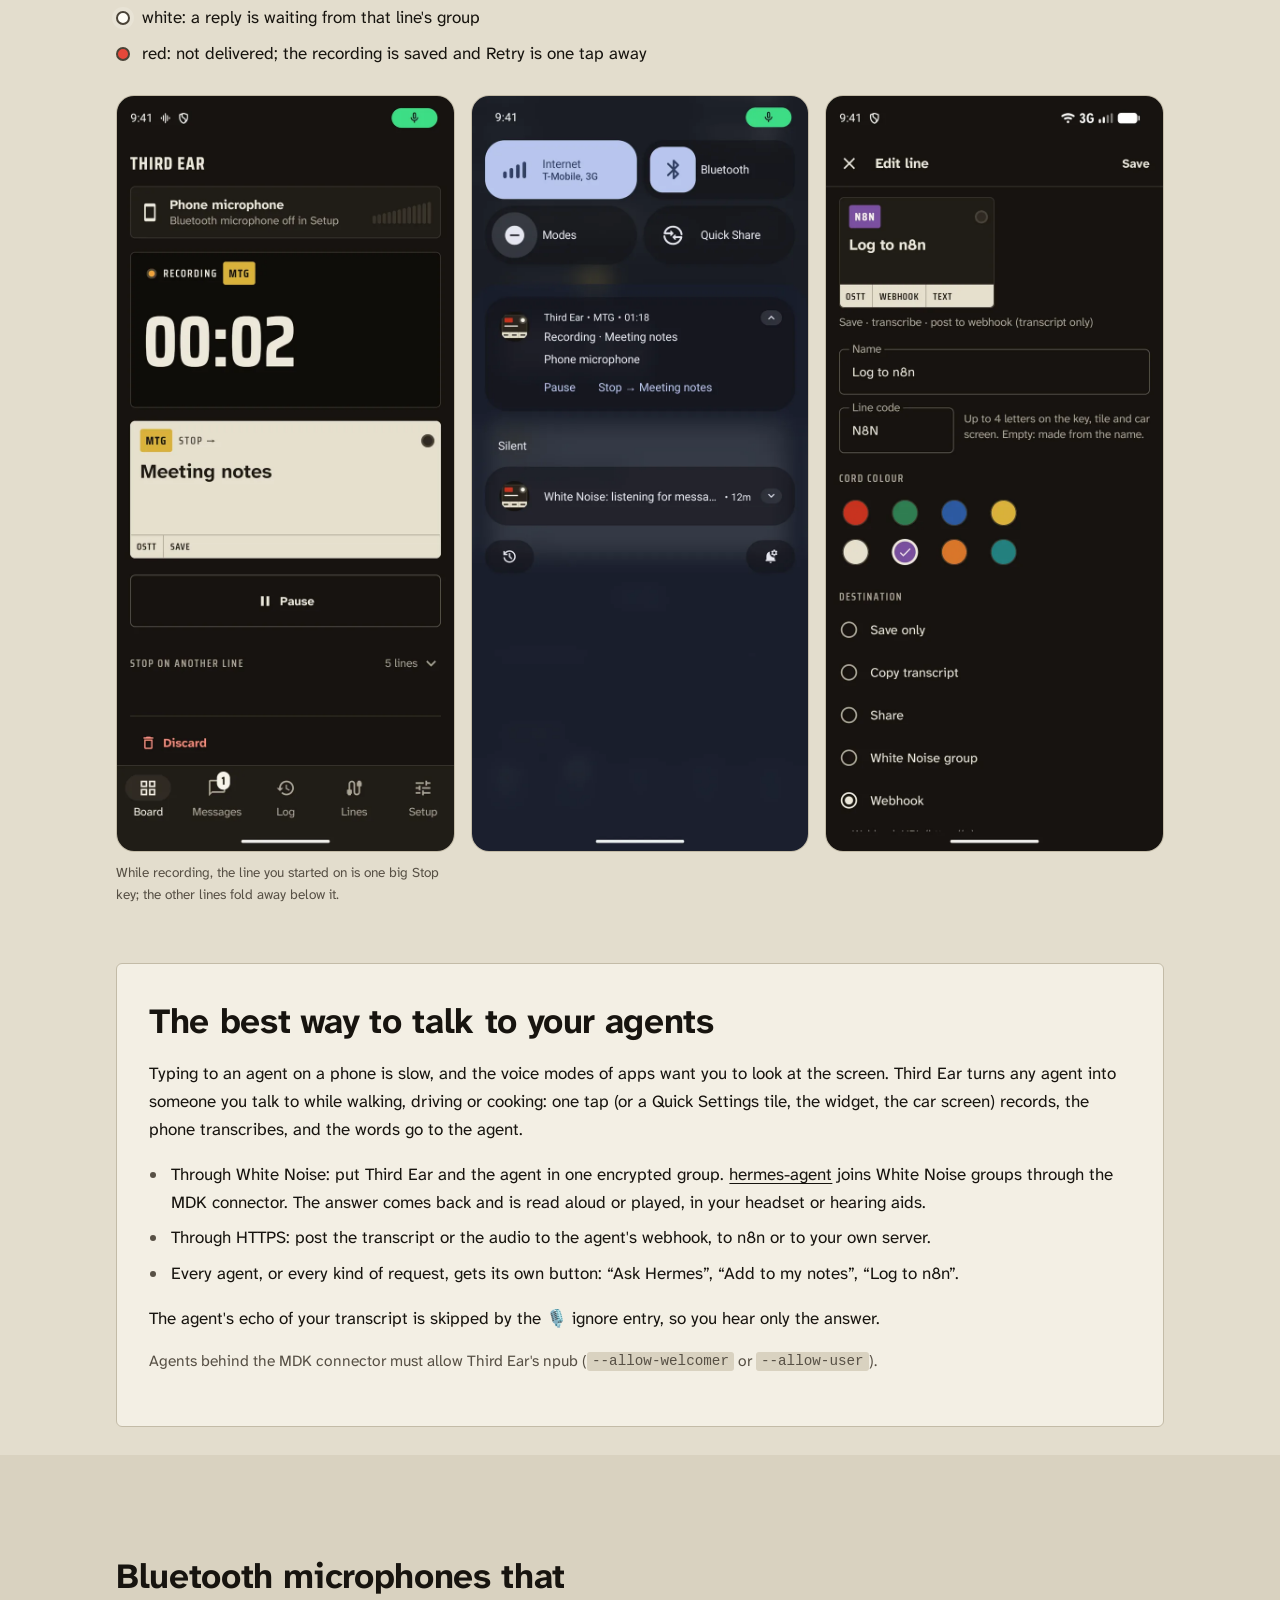
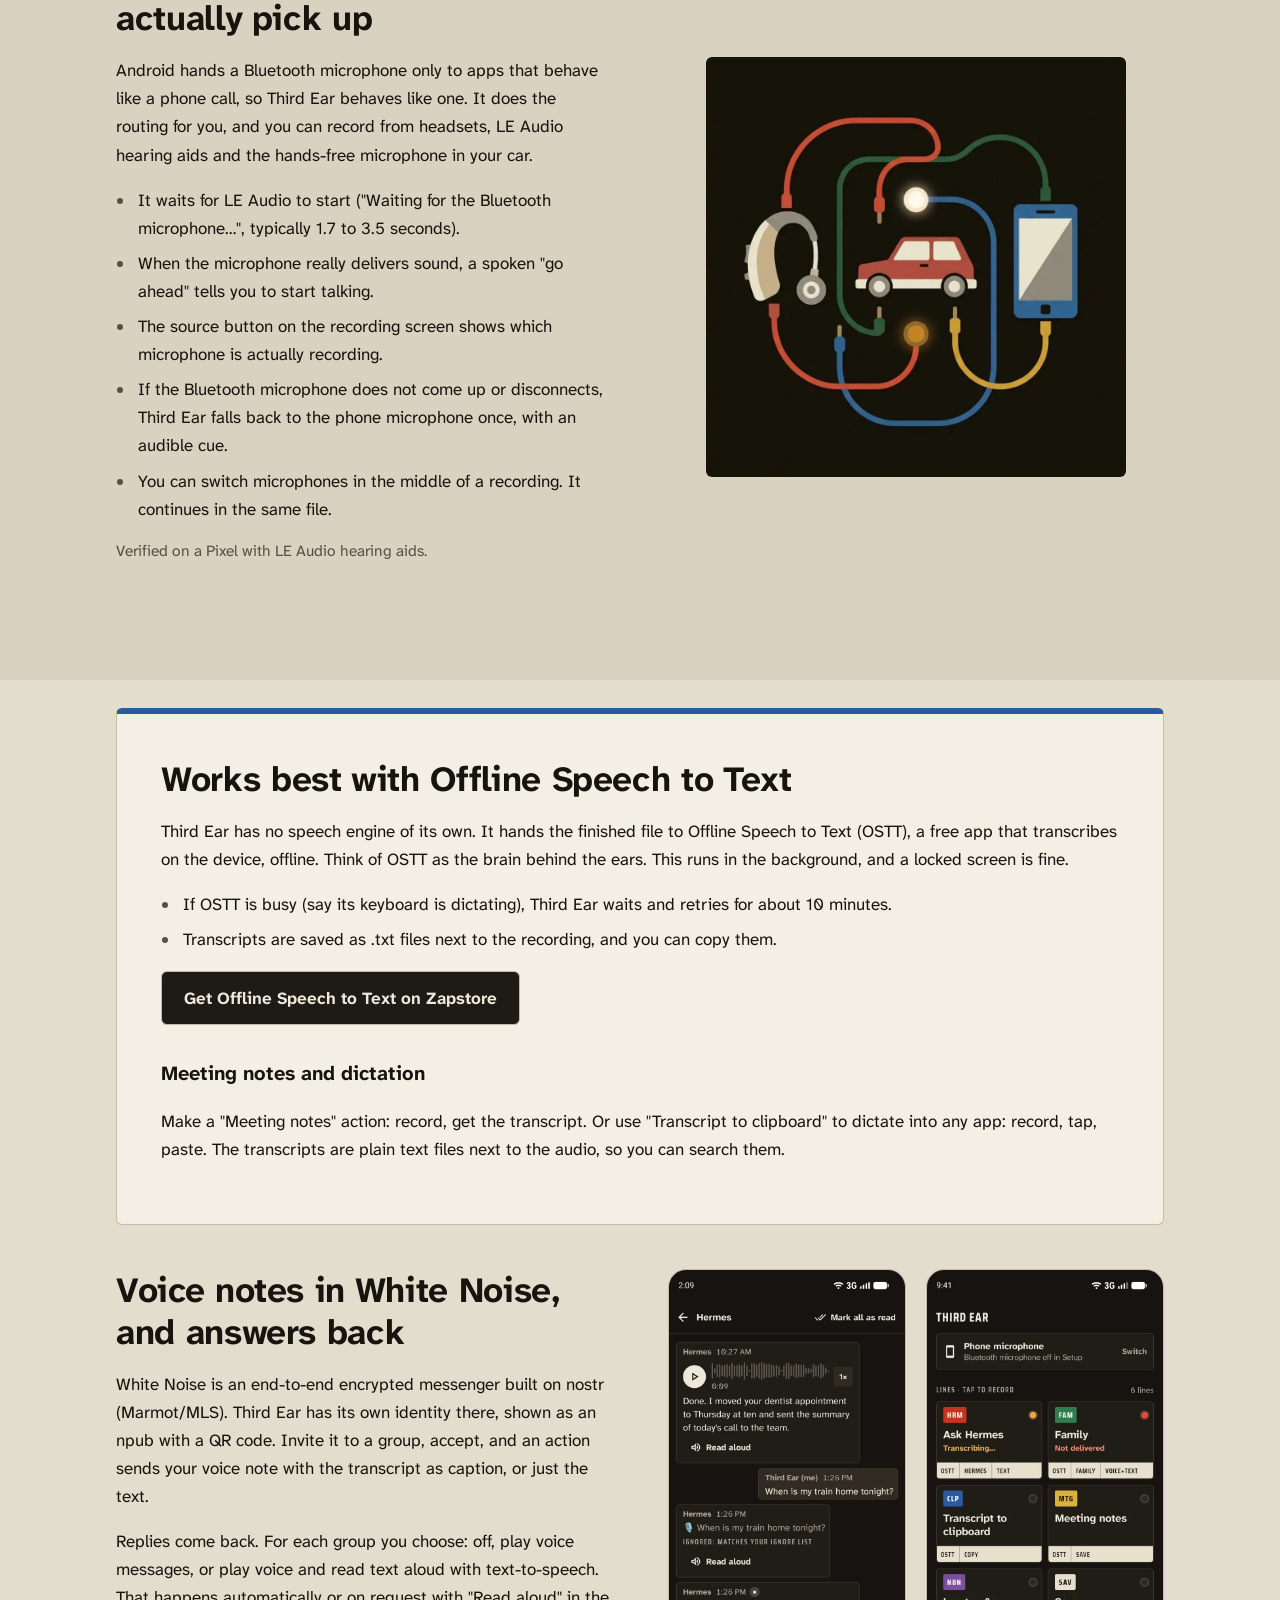
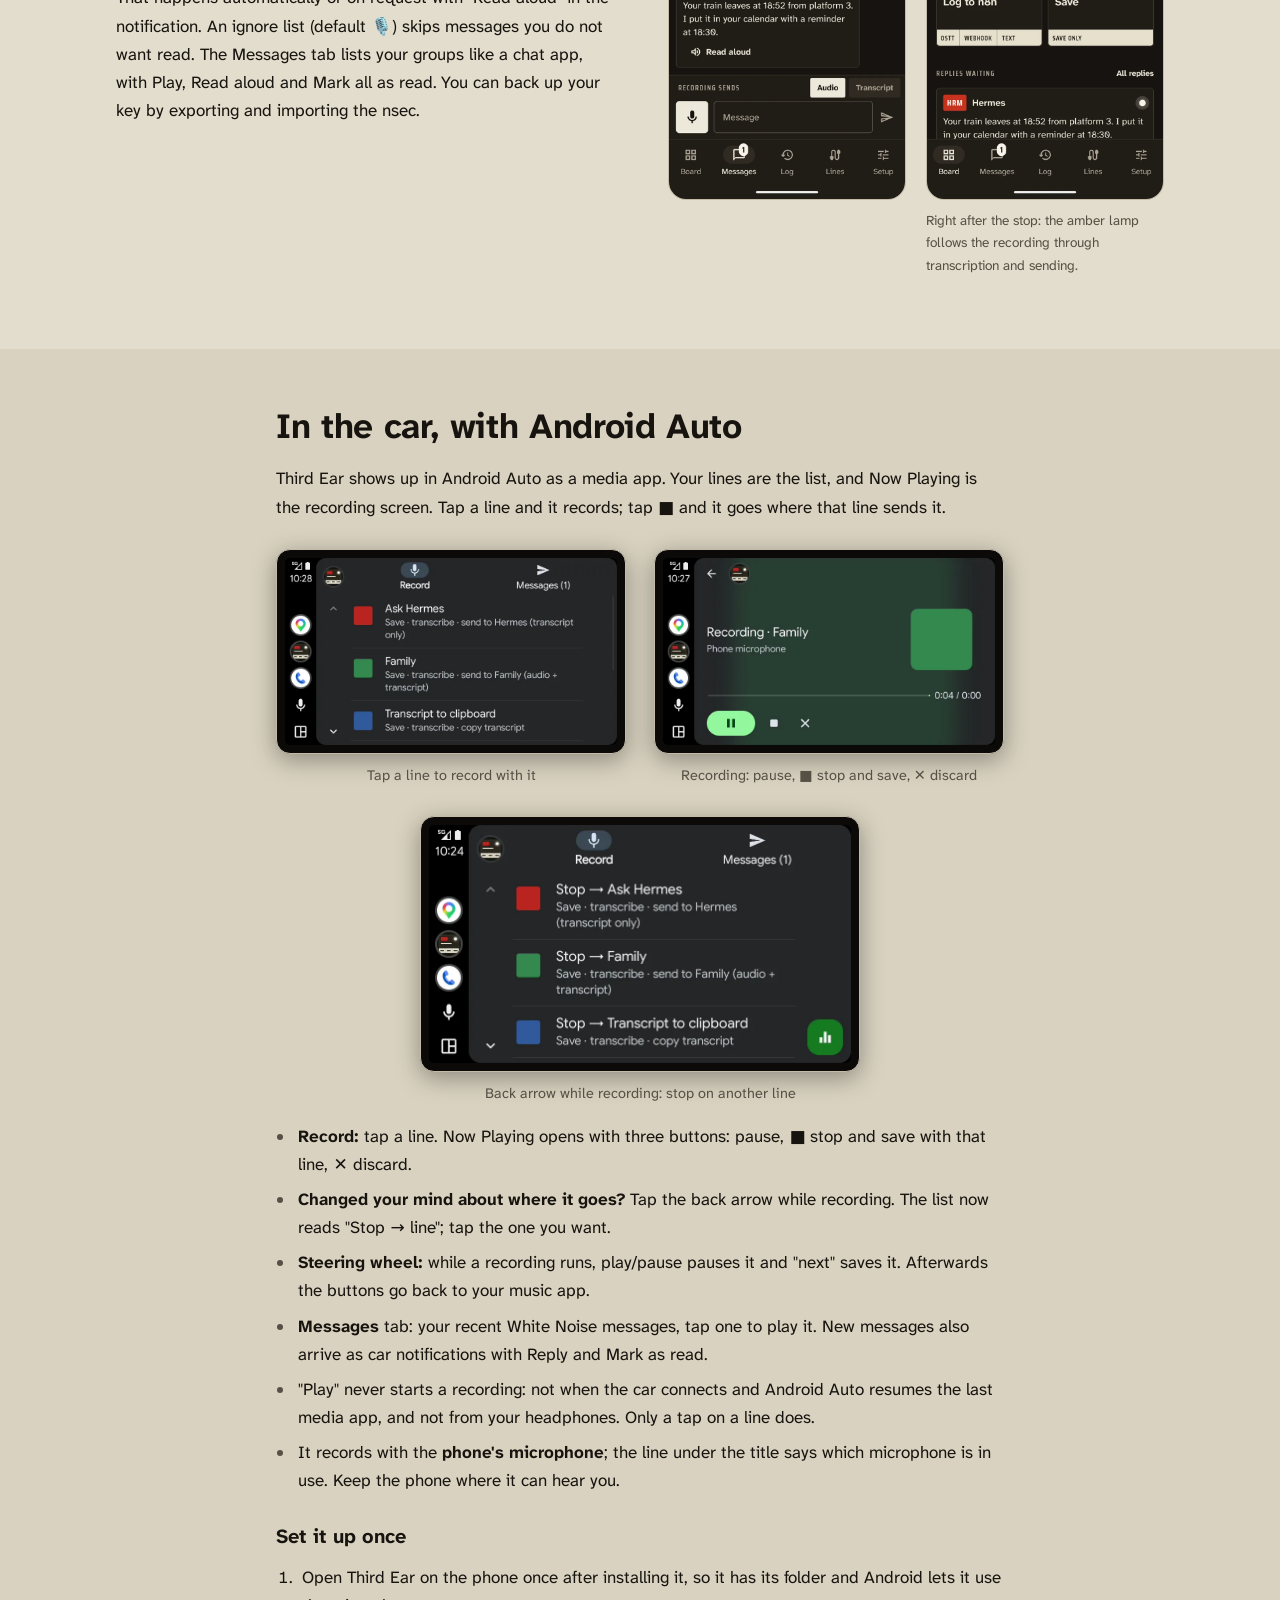
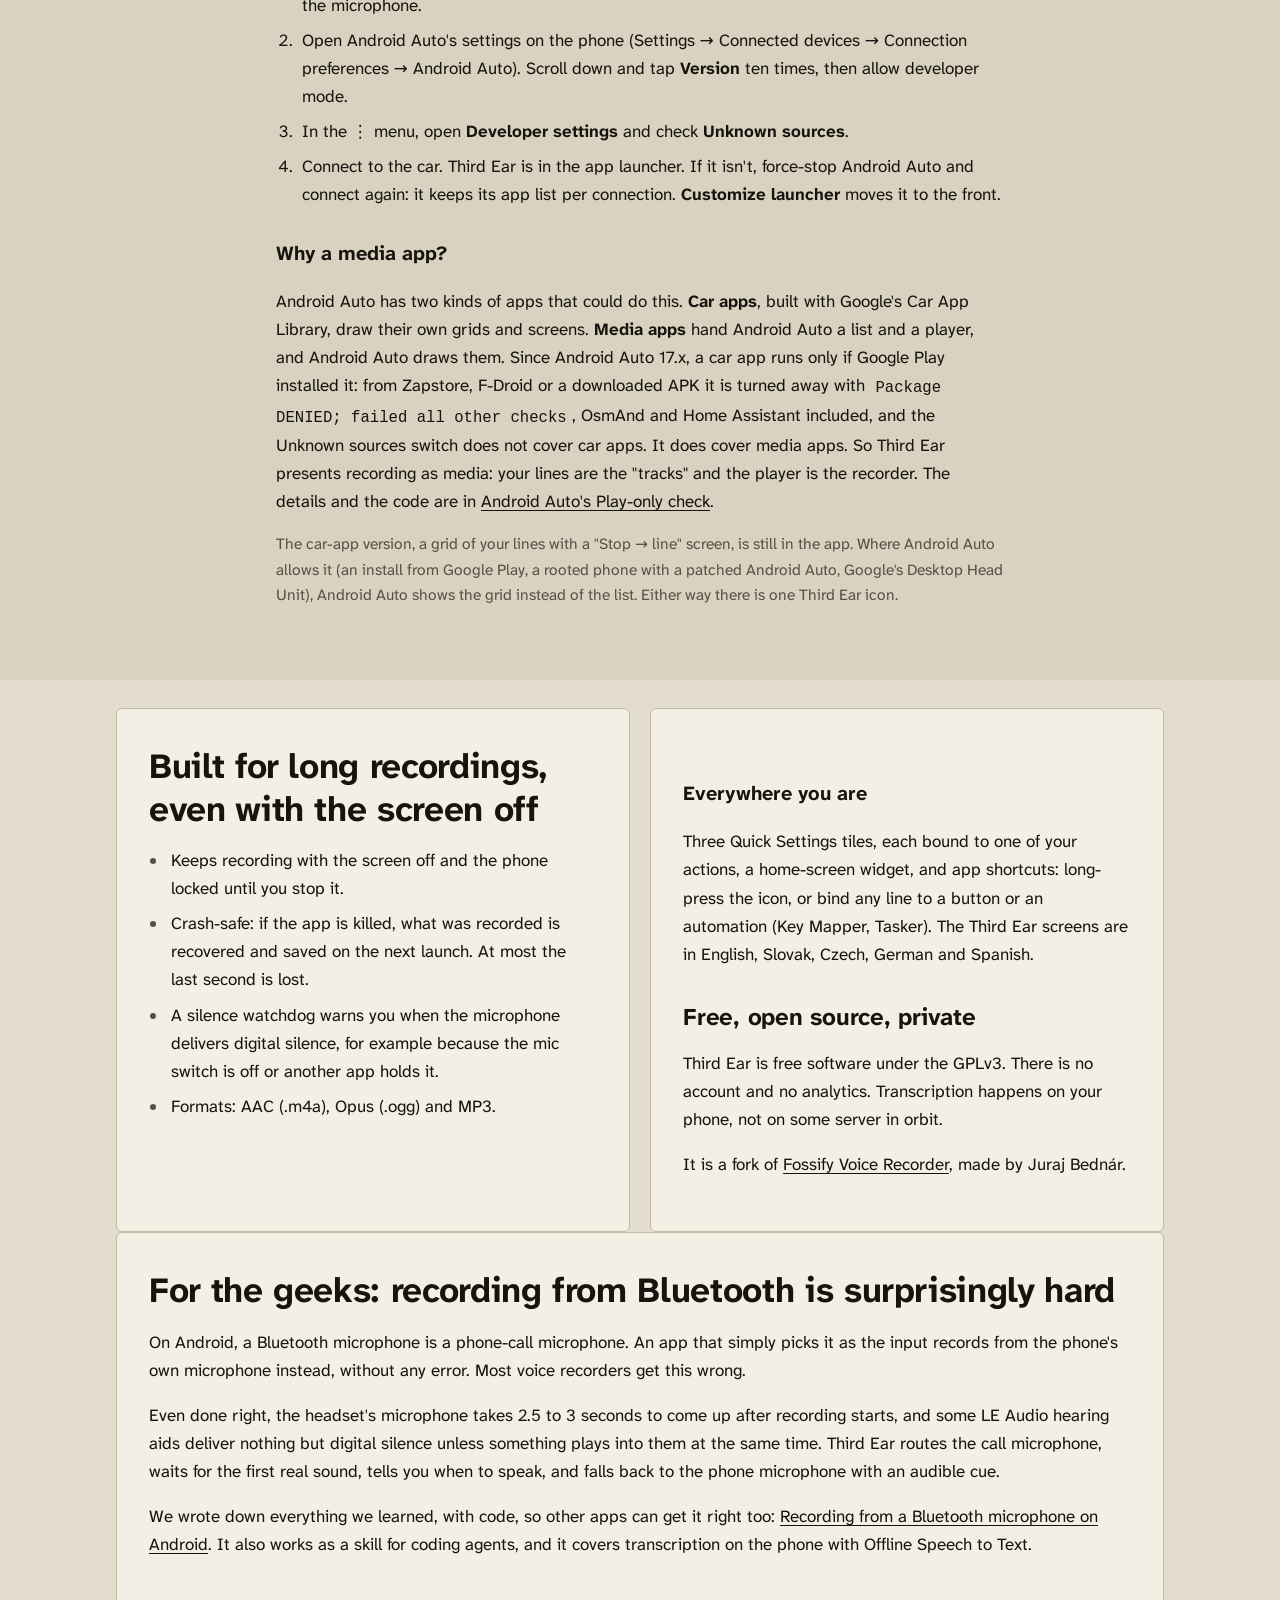
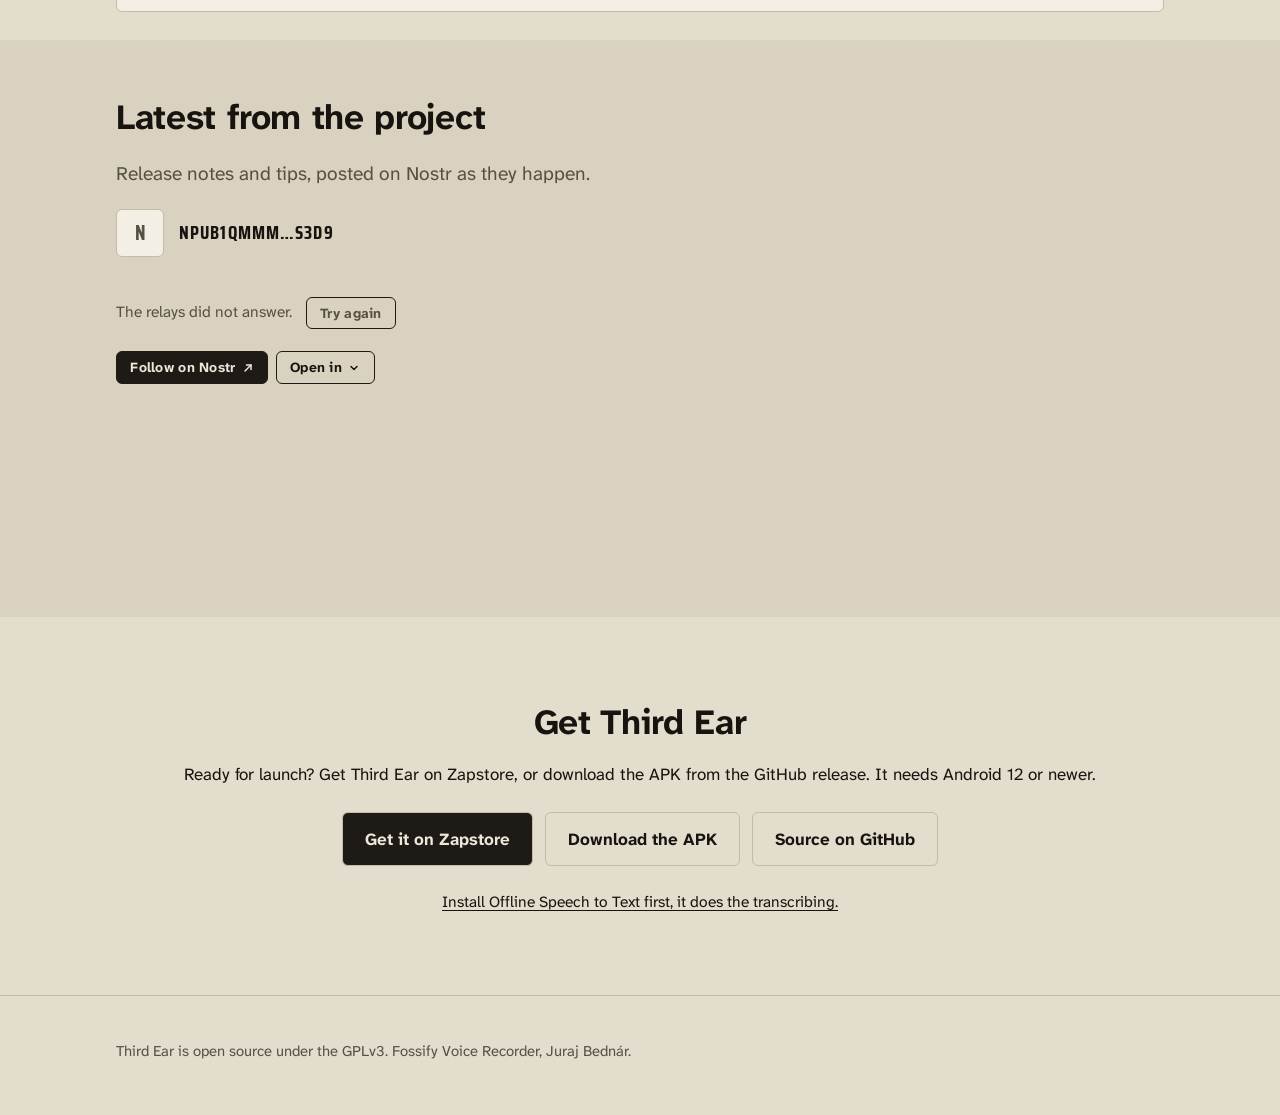
==== commit b6f38d39: "Website: nostr-live 1.0.1" ====
--- a/index.html
+++ b/index.html
@@ -21,7 +21,7 @@
 <link rel="preconnect" href="https://fonts.gstatic.com" crossorigin>
 <link rel="stylesheet" href="https://fonts.googleapis.com/css2?family=Atkinson+Hyperlegible+Next:wght@400;700&family=Saira+Condensed:wght@600;700&display=swap">
 <link rel="stylesheet" href="css/style.css">
-<script src="vendor/nostr-live.js?v=1.0.0" defer></script>
+<script src="vendor/nostr-live.js?v=1.0.1" defer></script>
 </head>
 <body>
 <a class="skip" href="#main">Skip to content</a>
@@ -146,7 +146,7 @@
  <div class="wrap">
   <h2>Latest from the project</h2>
   <p class="lead">Release notes and tips, posted on Nostr as they happen.</p>
-  <div class="news" data-nostr-live data-nprofile="nprofile1qqsqdaacrlv5lludl9wsnjdkzfl2vlmh3zw2gek38kce60dhjp83htgpr3mhxue69uhkummnw3ezucmewp5x2unsw4hxktn5dajxz7gpzemhxue69uhhyetvv9ujuurjd9kkzmpwdejhgqg5waehxw309aex2mrp0yhxgctdw4eju6t0trqquu" data-relays="wss://nostr.cypherpunk.today,wss://relay.primal.net,wss://relay.damus.io" data-layout="cards" data-limit="3" data-lang="en"></div>
+  <div class="news" data-nostr-live data-nprofile="nprofile1qqsqdaacrlv5lludl9wsnjdkzfl2vlmh3zw2gek38kce60dhjp83htgpr3mhxue69uhkummnw3ezucmewp5x2unsw4hxktn5dajxz7gpzemhxue69uhhyetvv9ujuurjd9kkzmpwdejhgqg5waehxw309aex2mrp0yhxgctdw4eju6t0trqquu" data-relays="wss://nostr.cypherpunk.today,wss://relay.primal.net" data-layout="cards" data-limit="3" data-lang="en"></div>
  </div>
 </section>
 
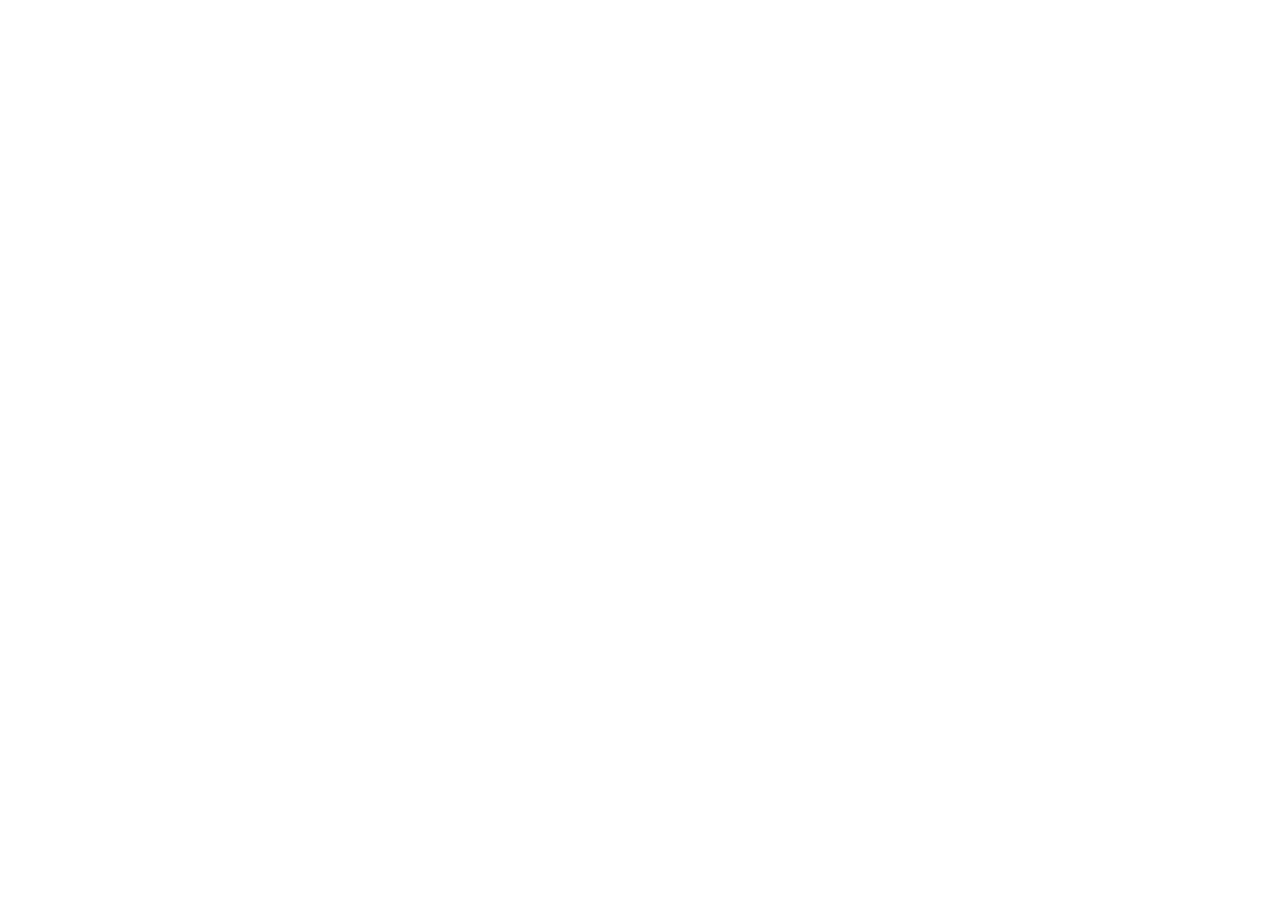
==== commit a500acad: "Redirect to https://cypherpunk.today/third-ear/" ====
--- a/index.html
+++ b/index.html
@@ -2,167 +2,34 @@
 <html lang="en">
 <head>
 <meta charset="utf-8">
+<title>Third Ear has moved</title>
 <meta name="viewport" content="width=device-width, initial-scale=1">
-<title>Third Ear: the voice recorder for the space age</title>
-<meta name="description" content="The most modern voice recorder for Android. Free and open source. Records from the phone, Bluetooth headsets, LE Audio hearing aids and the car, transcribes on the device, works with White Noise and Android Auto.">
-<meta name="theme-color" content="#16130f">
-<meta property="og:title" content="Third Ear: the voice recorder for the space age">
-<meta property="og:description" content="The most modern voice recorder for Android. Free and open source. Records from the phone, Bluetooth headsets, LE Audio hearing aids and the car, transcribes on the device, works with White Noise and Android Auto.">
-<meta property="og:type" content="website">
-<meta property="og:image" content="img/recorder.png">
-<link rel="alternate" hreflang="en" href="./">
-<link rel="alternate" hreflang="sk" href="sk/">
-<link rel="alternate" hreflang="cs" href="cs/">
-<link rel="alternate" hreflang="de" href="de/">
-<link rel="alternate" hreflang="es" href="es/">
-<link rel="alternate" hreflang="x-default" href="./">
-<link rel="icon" href="data:image/svg+xml,%3Csvg xmlns="http://www.w3.org/2000/svg" viewBox="18 18 72 72"%3E %3Crect x="18" y="18" width="72" height="72" rx="16" fill="#16130F"/%3E %3Cpath fill="#2A251F" stroke="#4A4337" stroke-width="1.5" d="M28,27 h52 a4,4 0 0 1 4,4 v50 h-60 v-50 a4,4 0 0 1 4,-4 z"/%3E %3Crect x="30" y="33" width="20" height="11" rx="1.5" fill="#C8321E"/%3E %3Ccircle cx="74" cy="38.5" r="9" fill="#F7F4EA" fill-opacity="0.2"/%3E %3Ccircle cx="74" cy="38.5" r="6.5" fill="#4A4337"/%3E %3Ccircle cx="74" cy="38.5" r="5" fill="#F7F4EA"/%3E %3Crect x="31" y="51" width="31.5" height="3" rx="1.5" fill="#EDE8DA"/%3E %3Crect x="24" y="67" width="60" height="14" fill="#E6E0CE"/%3E %3Cpath fill="#B4AD9B" d="M43,67 h1 v14 h-1 z M63,67 h1 v14 h-1 z"/%3E %3Cpath fill="#1E1A14" d="M28,72.5 h11 v3 h-11 z M48,72.5 h11 v3 h-11 z M68,72.5 h12 v3 h-12 z"/%3E %3C/svg%3E">
-<link rel="preconnect" href="https://fonts.googleapis.com">
-<link rel="preconnect" href="https://fonts.gstatic.com" crossorigin>
-<link rel="stylesheet" href="https://fonts.googleapis.com/css2?family=Atkinson+Hyperlegible+Next:wght@400;700&family=Saira+Condensed:wght@600;700&display=swap">
-<link rel="stylesheet" href="css/style.css">
-<script src="vendor/nostr-live.js?v=1.0.1" defer></script>
+<meta name="color-scheme" content="light dark">
+<link rel="canonical" href="https://cypherpunk.today/third-ear/">
+<meta http-equiv="refresh" content="3; url=https://cypherpunk.today/third-ear/">
+<style>
+  html { color-scheme: light dark; }
+  body { margin: 0; min-height: 100vh; display: grid; place-items: center; padding: 16px; box-sizing: border-box;
+         font: 1.0625rem/1.5 system-ui, -apple-system, "Segoe UI", Roboto, sans-serif; background: #f6f5f2; color: #1d1d1b; }
+  main { max-width: 28rem; text-align: center; }
+  h1 { font-size: 1.5rem; margin: 0 0 .5rem; }
+  p { margin: 0 0 .75rem; }
+  a { color: #0b5cad; word-break: break-all; }
+  @media (prefers-color-scheme: dark) { body { background: #17181a; color: #ecebe8; } a { color: #8ab8f0; } }
+</style>
+<script>
+  // Keep language folder, deep path, query and hash.
+  (function () {
+    var rest = location.pathname.replace(/^\/third-ear(\/|$)/, "");
+    location.replace("https://cypherpunk.today/third-ear/" + rest + location.search + location.hash);
+  })();
+</script>
 </head>
 <body>
-<a class="skip" href="#main">Skip to content</a>
-<header class="top">
- <div class="wrap bar">
-  <a class="brand" href="./"><svg xmlns="http://www.w3.org/2000/svg" viewBox="18 18 72 72" width="28" height="28" aria-hidden="true"> <rect x="18" y="18" width="72" height="72" rx="16" fill="#16130F"/> <path fill="#2A251F" stroke="#4A4337" stroke-width="1.5" d="M28,27 h52 a4,4 0 0 1 4,4 v50 h-60 v-50 a4,4 0 0 1 4,-4 z"/> <rect x="30" y="33" width="20" height="11" rx="1.5" fill="#C8321E"/> <circle cx="74" cy="38.5" r="9" fill="#F7F4EA" fill-opacity="0.2"/> <circle cx="74" cy="38.5" r="6.5" fill="#4A4337"/> <circle cx="74" cy="38.5" r="5" fill="#F7F4EA"/> <rect x="31" y="51" width="31.5" height="3" rx="1.5" fill="#EDE8DA"/> <rect x="24" y="67" width="60" height="14" fill="#E6E0CE"/> <path fill="#B4AD9B" d="M43,67 h1 v14 h-1 z M63,67 h1 v14 h-1 z"/> <path fill="#1E1A14" d="M28,72.5 h11 v3 h-11 z M48,72.5 h11 v3 h-11 z M68,72.5 h12 v3 h-12 z"/> </svg>Third Ear</a>
-  <nav class="links" aria-label="Sections"><a href="#actions">Actions</a><a href="#agents">Agents</a><a href="#bluetooth">Bluetooth</a><a href="#ostt">Transcription</a><a href="#whitenoise">White Noise</a><a href="#car">Android Auto</a><a href="#news">News</a><a href="#get">Get it</a></nav>
-  <nav class="lang" aria-label="Language"><a href="./" hreflang="en" lang="en" aria-current="page">EN</a><a href="sk/" hreflang="sk" lang="sk">SK</a><a href="cs/" hreflang="cs" lang="cs">CS</a><a href="de/" hreflang="de" lang="de">DE</a><a href="es/" hreflang="es" lang="es">ES</a></nav>
- </div>
-</header>
-<main id="main">
-<section class="hero wrap">
- <div class="hero-text">
-  <h1>The voice recorder for the space age</h1>
-  <p class="lead">The most modern voice recorder for Android, and a third ear for everything you would otherwise forget to write down. It records from your phone, a Bluetooth headset, LE Audio hearing aids or your car. The transcript is made on the phone, and the result (transcript or audio) goes wherever the button you tapped says: phone storage, the clipboard, a White Noise (Marmot) group or an HTTPS request.</p>
-  <p class="lead">And it is the best way to talk to your AI agents, <a href="https://github.com/NousResearch/hermes-agent">hermes-agent</a> included. Tap, speak, and the agent gets your words; its answer is read back into your ears.</p>
-  <ul class="badges"><li>Free</li><li>Open source (GPLv3)</li><li>No account, no analytics</li><li>Android 12+</li></ul>
-  <p class="cta"><a class="btn primary" href="#get">Get Third Ear</a> <a class="btn" href="https://github.com/jooray/third-ear">Source code</a></p>
- </div>
- <div class="hero-shot"><img class="shot hero-img" src="img/recorder.webp" width="720" height="1616" alt="Third Ear Board: six lines (Ask Hermes, Family, Transcript to clipboard, Meeting notes, Log to n8n, Save), each with a coloured code, a lamp and a printed strip saying what it does" loading="lazy" decoding="async"></div>
-</section>
-
-<section id="actions" class="wrap stack">
- <div class="copy">
-  <h2>A button for every destination, like a small mission control</h2>
-  <p>Most recorders have one record button and a lot of hope. Third Ear has the buttons you define: a name and what happens afterwards.</p>
-  <ul class="list"><li>Save the recording only</li><li>Copy the transcript to the clipboard</li><li>Share the file or the text</li><li>Send audio, transcript or both to a White Noise group</li><li>Post to a webhook: n8n, Home Assistant, your own server</li></ul>
-  <p>Tap one and recording starts. While you record, every button turns into "Stop → name" and says what it will do, so you can still pick a different destination at the moment you stop. Afterwards a notification shows each step (saving, transcribing, waiting for the transcription app, sending) and can speak it too, for example "Saved, transcribing."</p>
-  <p>Every line on the Board has its own cord colour, a short code and a lamp, so you read the state of everything at a glance:</p>
-  <ul class="lamps"><li><i class="busy"></i>amber: transcribing or sending</li><li><i class="reply"></i>white: a reply is waiting from that line&#x27;s group</li><li><i class="fault"></i>red: not delivered; the recording is saved and Retry is one tap away</li></ul>
- </div>
- <div class="shots three">
-  <figure><img class="shot" src="img/recording.webp" width="720" height="1616" alt="Recording screen: a large timer, and the line the recording started on as one big &quot;Stop →&quot; key, with Pause below and the other lines folded away" loading="lazy" decoding="async"><figcaption>While recording, the line you started on is one big Stop key; the other lines fold away below it.</figcaption></figure>
-  <figure><img class="shot" src="img/notification.webp" width="720" height="1616" alt="Recording notification in the line&#x27;s colour, with Pause and &quot;Stop → Meeting notes&quot;" loading="lazy" decoding="async"></figure>
-  <figure><img class="shot" src="img/action-editor.webp" width="720" height="1616" alt="Editing a line: the key as it will look, name, line code, cord colour and destination" loading="lazy" decoding="async"></figure>
- </div>
-</section>
-
-<section id="agents" class="wrap">
- <div class="card">
-  <h2>The best way to talk to your agents</h2>
-  <p>Typing to an agent on a phone is slow, and the voice modes of apps want you to look at the screen. Third Ear turns any agent into someone you talk to while walking, driving or cooking: one tap (or a Quick Settings tile, the widget, the car screen) records, the phone transcribes, and the words go to the agent.</p>
-  <ul class="list"><li>Through White Noise: put Third Ear and the agent in one encrypted group. <a href="https://github.com/NousResearch/hermes-agent">hermes-agent</a> joins White Noise groups through the MDK connector. The answer comes back and is read aloud or played, in your headset or hearing aids.</li><li>Through HTTPS: post the transcript or the audio to the agent's webhook, to n8n or to your own server.</li><li>Every agent, or every kind of request, gets its own button: “Ask Hermes”, “Add to my notes”, “Log to n8n”.</li></ul>
-  <p>The agent's echo of your transcript is skipped by the 🎙️ ignore entry, so you hear only the answer.</p>
-  <p class="note">Agents behind the MDK connector must allow Third Ear's npub (<code>--allow-welcomer</code> or <code>--allow-user</code>).</p>
- </div>
-</section>
-
-<section id="bluetooth" class="band">
- <div class="wrap split rev">
-  <div class="copy">
-   <h2>Bluetooth microphones that actually pick up</h2>
-   <p>Android hands a Bluetooth microphone only to apps that behave like a phone call, so Third Ear behaves like one. It does the routing for you, and you can record from headsets, LE Audio hearing aids and the hands-free microphone in your car.</p>
-   <ul class="list"><li>It waits for LE Audio to start ("Waiting for the Bluetooth microphone…", typically 1.7 to 3.5 seconds).</li><li>When the microphone really delivers sound, a spoken "go ahead" tells you to start talking.</li><li>The source button on the recording screen shows which microphone is actually recording.</li><li>If the Bluetooth microphone does not come up or disconnects, Third Ear falls back to the phone microphone once, with an audible cue.</li><li>You can switch microphones in the middle of a recording. It continues in the same file.</li></ul>
-   <p class="note">Verified on a Pixel with LE Audio hearing aids.</p>
-  </div>
-  <div class="art"><img src="img/hero-art.webp" width="1024" height="1024" alt="Illustration: a hearing aid, a car and a phone connected by switchboard cords in red, green, blue and yellow, with a lit white lamp and an amber one" loading="lazy" decoding="async"></div>
- </div>
-</section>
-
-<section id="ostt" class="wrap">
- <div class="card ostt">
-  <h2>Works best with Offline Speech to Text</h2>
-  <p>Third Ear has no speech engine of its own. It hands the finished file to Offline Speech to Text (OSTT), a free app that transcribes on the device, offline. Think of OSTT as the brain behind the ears. This runs in the background, and a locked screen is fine.</p>
-  <ul class="list"><li>If OSTT is busy (say its keyboard is dictating), Third Ear waits and retries for about 10 minutes.</li><li>Transcripts are saved as .txt files next to the recording, and you can copy them.</li></ul>
-  <p><a class="btn primary" href="https://zapstore.dev/apps/app.offlinespeechtotext">Get Offline Speech to Text on Zapstore</a></p>
-  <h3 class="sub">Meeting notes and dictation</h3>
-  <p>Make a "Meeting notes" action: record, get the transcript. Or use "Transcript to clipboard" to dictate into any app: record, tap, paste. The transcripts are plain text files next to the audio, so you can search them.</p>
- </div>
-</section>
-
-<section id="whitenoise" class="wrap split">
- <div class="copy">
-  <h2>Voice notes in White Noise, and answers back</h2>
-  <p>White Noise is an end-to-end encrypted messenger built on nostr (Marmot/MLS). Third Ear has its own identity there, shown as an npub with a QR code. Invite it to a group, accept, and an action sends your voice note with the transcript as caption, or just the text.</p>
-  <p>Replies come back. For each group you choose: off, play voice messages, or play voice and read text aloud with text-to-speech. That happens automatically or on request with "Read aloud" in the notification. An ignore list (default 🎙️) skips messages you do not want read. The Messages tab lists your groups like a chat app, with Play, Read aloud and Mark all as read. You can back up your key by exporting and importing the nsec.</p>
- </div>
- <div class="shots two">
-  <figure><img class="shot" src="img/conversation.webp" width="720" height="1616" alt="Messages, the Hermes group: a voice message with its waveform at 1×, the question asked from Third Ear, the unread answer with Read aloud, and an echoed transcript ignored by the 🎙️ entry" loading="lazy" decoding="async"></figure>
-  <figure><img class="shot" src="img/board-busy.webp" width="720" height="1616" alt="Board right after a stop: Ask Hermes is transcribing (amber lamp), Family was not delivered (red lamp)" loading="lazy" decoding="async"><figcaption>Right after the stop: the amber lamp follows the recording through transcription and sending.</figcaption></figure>
- </div>
-</section>
-
-<section id="car" class="band">
- <div class="wrap narrow">
-  <h2>In the car, with Android Auto</h2>
-  <p>Third Ear shows up in Android Auto as a media app. Your lines are the list, and Now Playing is the recording screen. Tap a line and it records; tap ■ and it goes where that line sends it.</p>
-  <div class="car-shots"><figure class="car"><img src="img/car-lines.webp" width="850" height="480" alt="Android Auto: Third Ear's Record tab lists the lines Ask Hermes, Family and Transcript to clipboard, each with its colour and what it does; a Messages (1) tab next to it" loading="lazy" decoding="async"><figcaption>Tap a line to record with it</figcaption></figure><figure class="car"><img src="img/car-recording-media.webp" width="850" height="480" alt="Android Auto Now Playing while recording: Recording · Family, Phone microphone, 0:04, and three buttons: pause, a square for stop and save, and a cross for discard" loading="lazy" decoding="async"><figcaption>Recording: pause, ■ stop and save, ✕ discard</figcaption></figure><figure class="car"><img src="img/car-stop-lines.webp" width="850" height="480" alt="While recording, the Record tab turns into Stop → Ask Hermes, Stop → Family and Stop → Transcript to clipboard" loading="lazy" decoding="async"><figcaption>Back arrow while recording: stop on another line</figcaption></figure></div>
-  <ul class="list"><li><b>Record:</b> tap a line. Now Playing opens with three buttons: pause, <b>■</b> stop and save with that line, <b>✕</b> discard.</li><li><b>Changed your mind about where it goes?</b> Tap the back arrow while recording. The list now reads "Stop → line"; tap the one you want.</li><li><b>Steering wheel:</b> while a recording runs, play/pause pauses it and "next" saves it. Afterwards the buttons go back to your music app.</li><li><b>Messages</b> tab: your recent White Noise messages, tap one to play it. New messages also arrive as car notifications with Reply and Mark as read.</li><li>"Play" never starts a recording: not when the car connects and Android Auto resumes the last media app, and not from your headphones. Only a tap on a line does.</li><li>It records with the <b>phone's microphone</b>; the line under the title says which microphone is in use. Keep the phone where it can hear you.</li></ul>
-  <h3 id="car-setup">Set it up once</h3>
-  <ol class="steps"><li>Open Third Ear on the phone once after installing it, so it has its folder and Android lets it use the microphone.</li><li>Open Android Auto's settings on the phone (Settings → Connected devices → Connection preferences → Android Auto). Scroll down and tap <b>Version</b> ten times, then allow developer mode.</li><li>In the ⋮ menu, open <b>Developer settings</b> and check <b>Unknown sources</b>.</li><li>Connect to the car. Third Ear is in the app launcher. If it isn't, force-stop Android Auto and connect again: it keeps its app list per connection. <b>Customize launcher</b> moves it to the front.</li></ol>
-  <h3>Why a media app?</h3>
-  <p>Android Auto has two kinds of apps that could do this. <b>Car apps</b>, built with Google's Car App Library, draw their own grids and screens. <b>Media apps</b> hand Android Auto a list and a player, and Android Auto draws them. Since Android Auto 17.x, a car app runs only if Google Play installed it: from Zapstore, F-Droid or a downloaded APK it is turned away with <code>Package DENIED; failed all other checks</code>, OsmAnd and Home Assistant included, and the Unknown sources switch does not cover car apps. It does cover media apps. So Third Ear presents recording as media: your lines are the "tracks" and the player is the recorder. The details and the code are in <a href="https://github.com/jooray/third-ear/blob/main/docs/ANDROID-AUTO-PLAY-CHECK.md">Android Auto's Play-only check</a>.</p>
-  <p class="note">The car-app version, a grid of your lines with a "Stop → line" screen, is still in the app. Where Android Auto allows it (an install from Google Play, a rooted phone with a patched Android Auto, Google's Desktop Head Unit), Android Auto shows the grid instead of the list. Either way there is one Third Ear icon.</p>
- </div>
-</section>
-
-<section id="reliability" class="wrap grid2">
- <div class="card">
-  <h2>Built for long recordings, even with the screen off</h2>
-  <ul class="list"><li>Keeps recording with the screen off and the phone locked until you stop it.</li><li>Crash-safe: if the app is killed, what was recorded is recovered and saved on the next launch. At most the last second is lost.</li><li>A silence watchdog warns you when the microphone delivers digital silence, for example because the mic switch is off or another app holds it.</li><li>Formats: AAC (.m4a), Opus (.ogg) and MP3.</li></ul>
- </div>
- <div class="card">
-  <h3 class="sub">Everywhere you are</h3>
-  <p>Three Quick Settings tiles, each bound to one of your actions, a home-screen widget, and app shortcuts: long-press the icon, or bind any line to a button or an automation (Key Mapper, Tasker). The Third Ear screens are in English, Slovak, Czech, German and Spanish.</p>
-  <h2 class="h2b">Free, open source, private</h2>
-  <p>Third Ear is free software under the GPLv3. There is no account and no analytics. Transcription happens on your phone, not on some server in orbit.</p>
-  <p>It is a fork of <a href="https://github.com/FossifyOrg/Voice-Recorder">Fossify Voice Recorder</a>, made by Juraj Bednár.</p>
- </div>
-</section>
-
-<section id="geek" class="wrap">
- <div class="card">
-  <h2>For the geeks: recording from Bluetooth is surprisingly hard</h2>
-  <p>On Android, a Bluetooth microphone is a phone-call microphone. An app that simply picks it as the input records from the phone's own microphone instead, without any error. Most voice recorders get this wrong.</p>
-  <p>Even done right, the headset's microphone takes 2.5 to 3 seconds to come up after recording starts, and some LE Audio hearing aids deliver nothing but digital silence unless something plays into them at the same time. Third Ear routes the call microphone, waits for the first real sound, tells you when to speak, and falls back to the phone microphone with an audible cue.</p>
-  <p>We wrote down everything we learned, with code, so other apps can get it right too: <a href="https://github.com/jooray/android-bluetooth-microphone">Recording from a Bluetooth microphone on Android</a>. It also works as a skill for coding agents, and it covers transcription on the phone with Offline Speech to Text.</p>
- </div>
-</section>
-
-<section id="news" class="band">
- <div class="wrap">
-  <h2>Latest from the project</h2>
-  <p class="lead">Release notes and tips, posted on Nostr as they happen.</p>
-  <div class="news" data-nostr-live data-nprofile="nprofile1qqsqdaacrlv5lludl9wsnjdkzfl2vlmh3zw2gek38kce60dhjp83htgpr3mhxue69uhkummnw3ezucmewp5x2unsw4hxktn5dajxz7gpzemhxue69uhhyetvv9ujuurjd9kkzmpwdejhgqg5waehxw309aex2mrp0yhxgctdw4eju6t0trqquu" data-relays="wss://nostr.cypherpunk.today,wss://relay.primal.net" data-layout="cards" data-limit="3" data-lang="en"></div>
- </div>
-</section>
-
-<section id="get" class="wrap get">
- <h2>Get Third Ear</h2>
- <p>Ready for launch? Get Third Ear on Zapstore, or download the APK from the GitHub release. It needs Android 12 or newer.</p>
- <p class="cta"><a class="btn primary" href="https://zapstore.dev/apps/app.thirdear">Get it on Zapstore</a>
- <a class="btn" href="https://github.com/jooray/third-ear/releases/latest">Download the APK</a>
- <a class="btn" href="https://github.com/jooray/third-ear">Source on GitHub</a></p>
- <p class="note"><a href="https://zapstore.dev/apps/app.offlinespeechtotext">Install Offline Speech to Text first, it does the transcribing.</a></p>
-</section>
+<main>
+  <h1>Third Ear has moved</h1>
+  <p>The website now lives at <a href="https://cypherpunk.today/third-ear/">cypherpunk.today/third-ear</a>. You are being redirected.</p>
+  <p>If nothing happens, follow the link.</p>
 </main>
-<footer class="foot">
- <div class="wrap">
-  <p>Third Ear is open source under the GPLv3. Fossify Voice Recorder, Juraj Bednár.</p>
- </div>
-</footer>
 </body>
 </html>
